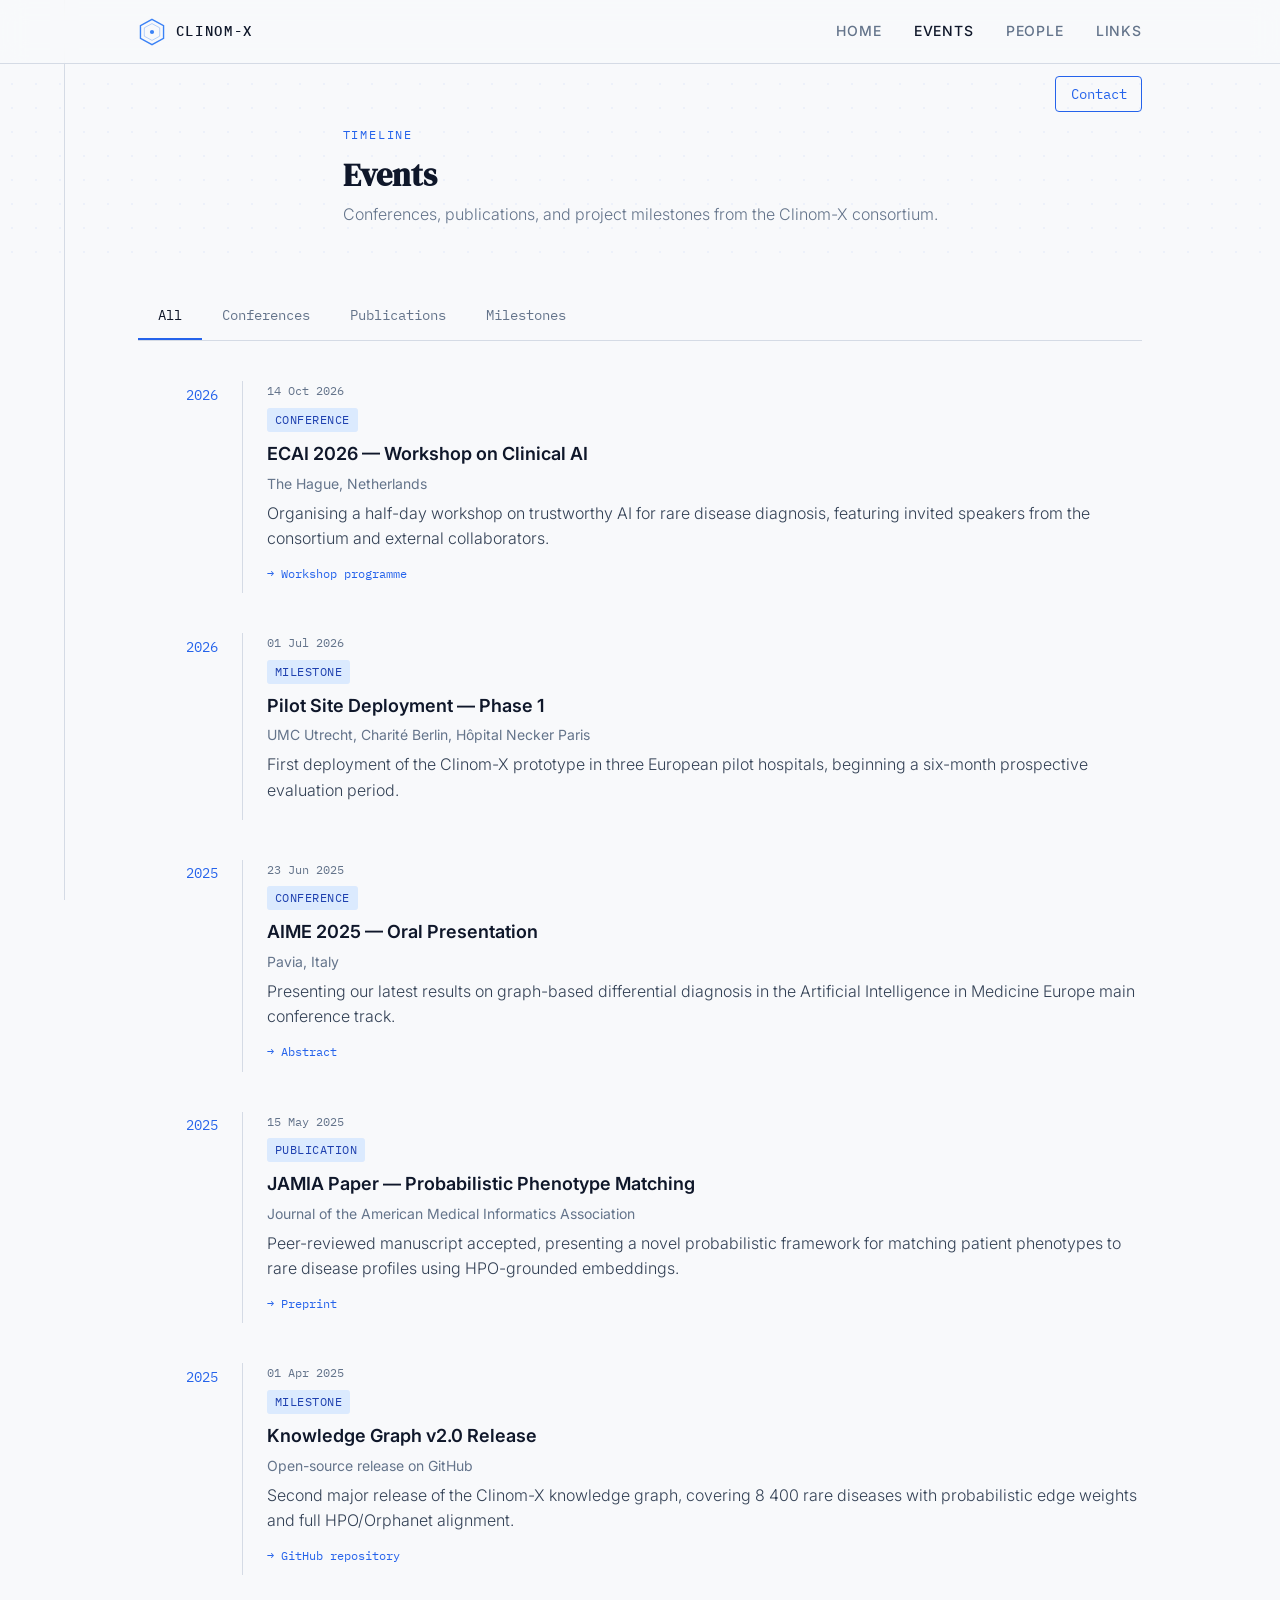
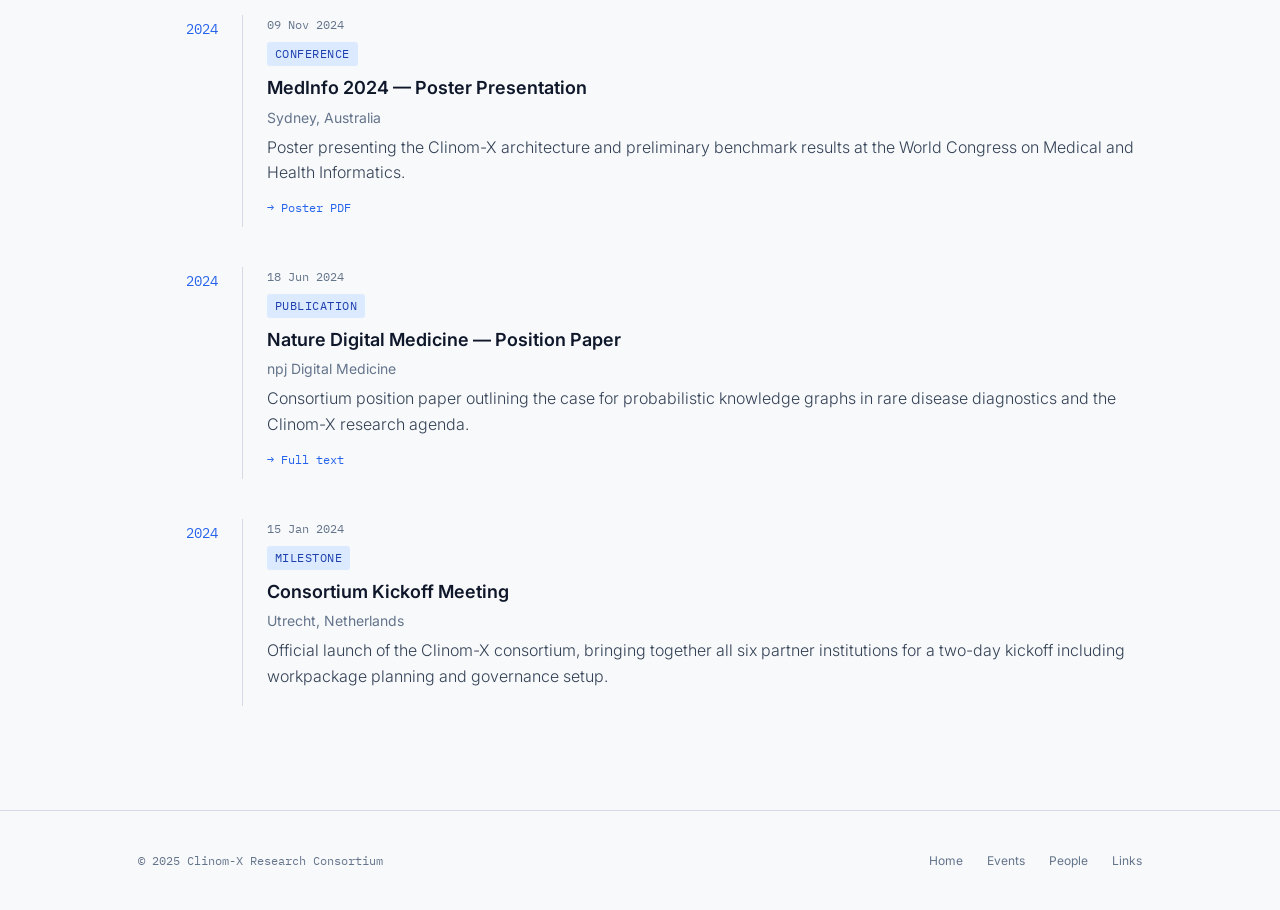
==== events.html @ f9387656 "Enlighten background" ====
<!DOCTYPE html>
<html lang="en">
<head>
  <meta charset="UTF-8">
  <meta name="viewport" content="width=device-width, initial-scale=1.0">
  <meta name="description" content="Clinom-X — Project events, conferences, publications, and milestones.">
  <title>Clinom-X | Events</title>
  <link rel="icon" href="favicon.ico">
  <link href="https://fonts.googleapis.com/css2?family=DM+Serif+Display:ital@0;1&family=IBM+Plex+Mono:wght@400;500&family=Inter:wght@300;400;500;600&display=swap" rel="stylesheet">
  <link rel="stylesheet" href="css/style.css">
</head>
<body>

<a class="skip-link" href="#main">Skip to content</a>

<!-- ===== HEADER ===== -->
<header class="site-header">
  <div class="header-inner">
    <a href="index.html" class="logo" aria-label="Clinom-X home">
      <svg class="logo-mark" viewBox="0 0 40 40" aria-hidden="true">
        <polygon points="20,2 36.5,11 36.5,29 20,38 3.5,29 3.5,11" fill="none" stroke="#3b82f6" stroke-width="2"/>
        <polygon points="20,8 31,14 31,26 20,32 9,26 9,14" fill="none" stroke="#3b82f6" stroke-width="1" opacity="0.5"/>
        <circle cx="20" cy="20" r="3" fill="#3b82f6"/>
      </svg>
      <span class="logo-text">CLINOM-X</span>
    </a>

    <input type="checkbox" id="nav-toggle" class="nav-toggle sr-only" aria-label="Toggle navigation">
    <label for="nav-toggle" class="nav-toggle-label" aria-label="Open menu"><span></span></label>

    <div class="nav-menu">
      <nav class="nav-links" aria-label="Primary navigation">
        <a href="index.html">Home</a>
        <a href="events.html" class="active">Events</a>
        <a href="people.html">People</a>
        <a href="links.html">Links</a>
      </nav>
      <a href="mailto:francois.roucoux@uclouvain.be" class="btn-contact btn-contact-nav">Contact</a>
    </div>
  </div>
</header>

<a href="mailto:francois.roucoux@uclouvain.be" class="btn-contact btn-contact-fixed">Contact</a>

<main id="main" class="page-content">

<!-- ===== PAGE HERO ===== -->
<section class="page-hero">
  <div class="hero-bg" aria-hidden="true">
    <svg width="100%" height="100%" xmlns="http://www.w3.org/2000/svg">
      <defs>
        <pattern id="dot-grid" x="0" y="0" width="24" height="24" patternUnits="userSpaceOnUse">
          <circle cx="12" cy="12" r="1" fill="rgba(37,99,235,0.07)"/>
        </pattern>
      </defs>
      <rect width="100%" height="100%" fill="url(#dot-grid)"/>
    </svg>
  </div>
  <div class="container">
    <p class="eyebrow">Timeline</p>
    <h1>Events</h1>
    <p class="subtitle">Conferences, publications, and project milestones from the Clinom-X consortium.</p>
  </div>
</section>

<!-- ===== FILTER BAR ===== -->
<section class="section" style="padding-top: 2rem;">
  <div class="container">
    <nav class="filter-bar" aria-label="Event type filter">
      <a href="#" class="active">All</a>
      <a href="#">Conferences</a>
      <a href="#">Publications</a>
      <a href="#">Milestones</a>
    </nav>

    <!-- ===== EVENTS TIMELINE ===== -->
    <ul class="timeline">

      <!-- Event 1 -->
      <li class="timeline-entry">
        <span class="timeline-year">2026</span>
        <span class="timeline-rule" aria-hidden="true"></span>
        <div class="timeline-content">
          <p class="timeline-date">14 Oct 2026</p>
          <span class="tag">Conference</span>
          <p class="timeline-title">ECAI 2026 &mdash; Workshop on Clinical AI</p>
          <p class="timeline-venue">The Hague, Netherlands</p>
          <p class="timeline-desc">Organising a half-day workshop on trustworthy AI for rare disease diagnosis, featuring invited speakers from the consortium and external collaborators.</p>
          <a href="#" class="timeline-link">&rarr; Workshop programme</a>
        </div>
      </li>

      <!-- Event 2 -->
      <li class="timeline-entry">
        <span class="timeline-year">2026</span>
        <span class="timeline-rule" aria-hidden="true"></span>
        <div class="timeline-content">
          <p class="timeline-date">01 Jul 2026</p>
          <span class="tag">Milestone</span>
          <p class="timeline-title">Pilot Site Deployment &mdash; Phase 1</p>
          <p class="timeline-venue">UMC Utrecht, Charité Berlin, Hôpital Necker Paris</p>
          <p class="timeline-desc">First deployment of the Clinom-X prototype in three European pilot hospitals, beginning a six-month prospective evaluation period.</p>
        </div>
      </li>

      <!-- Event 3 -->
      <li class="timeline-entry">
        <span class="timeline-year">2025</span>
        <span class="timeline-rule" aria-hidden="true"></span>
        <div class="timeline-content">
          <p class="timeline-date">23 Jun 2025</p>
          <span class="tag">Conference</span>
          <p class="timeline-title">AIME 2025 &mdash; Oral Presentation</p>
          <p class="timeline-venue">Pavia, Italy</p>
          <p class="timeline-desc">Presenting our latest results on graph-based differential diagnosis in the Artificial Intelligence in Medicine Europe main conference track.</p>
          <a href="#" class="timeline-link">&rarr; Abstract</a>
        </div>
      </li>

      <!-- Event 4 -->
      <li class="timeline-entry">
        <span class="timeline-year">2025</span>
        <span class="timeline-rule" aria-hidden="true"></span>
        <div class="timeline-content">
          <p class="timeline-date">15 May 2025</p>
          <span class="tag">Publication</span>
          <p class="timeline-title">JAMIA Paper &mdash; Probabilistic Phenotype Matching</p>
          <p class="timeline-venue">Journal of the American Medical Informatics Association</p>
          <p class="timeline-desc">Peer-reviewed manuscript accepted, presenting a novel probabilistic framework for matching patient phenotypes to rare disease profiles using HPO-grounded embeddings.</p>
          <a href="#" class="timeline-link">&rarr; Preprint</a>
        </div>
      </li>

      <!-- Event 5 -->
      <li class="timeline-entry">
        <span class="timeline-year">2025</span>
        <span class="timeline-rule" aria-hidden="true"></span>
        <div class="timeline-content">
          <p class="timeline-date">01 Apr 2025</p>
          <span class="tag">Milestone</span>
          <p class="timeline-title">Knowledge Graph v2.0 Release</p>
          <p class="timeline-venue">Open-source release on GitHub</p>
          <p class="timeline-desc">Second major release of the Clinom-X knowledge graph, covering 8 400 rare diseases with probabilistic edge weights and full HPO/Orphanet alignment.</p>
          <a href="#" class="timeline-link">&rarr; GitHub repository</a>
        </div>
      </li>

      <!-- Event 6 -->
      <li class="timeline-entry">
        <span class="timeline-year">2024</span>
        <span class="timeline-rule" aria-hidden="true"></span>
        <div class="timeline-content">
          <p class="timeline-date">09 Nov 2024</p>
          <span class="tag">Conference</span>
          <p class="timeline-title">MedInfo 2024 &mdash; Poster Presentation</p>
          <p class="timeline-venue">Sydney, Australia</p>
          <p class="timeline-desc">Poster presenting the Clinom-X architecture and preliminary benchmark results at the World Congress on Medical and Health Informatics.</p>
          <a href="#" class="timeline-link">&rarr; Poster PDF</a>
        </div>
      </li>

      <!-- Event 7 -->
      <li class="timeline-entry">
        <span class="timeline-year">2024</span>
        <span class="timeline-rule" aria-hidden="true"></span>
        <div class="timeline-content">
          <p class="timeline-date">18 Jun 2024</p>
          <span class="tag">Publication</span>
          <p class="timeline-title">Nature Digital Medicine &mdash; Position Paper</p>
          <p class="timeline-venue">npj Digital Medicine</p>
          <p class="timeline-desc">Consortium position paper outlining the case for probabilistic knowledge graphs in rare disease diagnostics and the Clinom-X research agenda.</p>
          <a href="#" class="timeline-link">&rarr; Full text</a>
        </div>
      </li>

      <!-- Event 8 -->
      <li class="timeline-entry">
        <span class="timeline-year">2024</span>
        <span class="timeline-rule" aria-hidden="true"></span>
        <div class="timeline-content">
          <p class="timeline-date">15 Jan 2024</p>
          <span class="tag">Milestone</span>
          <p class="timeline-title">Consortium Kickoff Meeting</p>
          <p class="timeline-venue">Utrecht, Netherlands</p>
          <p class="timeline-desc">Official launch of the Clinom-X consortium, bringing together all six partner institutions for a two-day kickoff including workpackage planning and governance setup.</p>
        </div>
      </li>

    </ul>
  </div>
</section>

</main>

<!-- ===== FOOTER ===== -->
<footer class="site-footer">
  <div class="footer-inner">
    <p class="footer-copy">&copy; 2025 Clinom-X Research Consortium</p>
    <nav class="footer-nav" aria-label="Footer navigation">
      <a href="index.html">Home</a>
      <a href="events.html">Events</a>
      <a href="people.html">People</a>
      <a href="links.html">Links</a>
    </nav>
  </div>
</footer>

</body>
</html>
---- css/style.css ----
/* =========================================================
   0. Custom Properties (Design Tokens)
   ========================================================= */

:root {
  --clr-bg:          #f8f9fb;
  --clr-surface:     #ffffff;
  --clr-border:      #d5dbe5;
  --clr-accent:      #2563eb;
  --clr-accent-dim:  #1d4ed8;
  --clr-text:        #334155;
  --clr-text-muted:  #64748b;
  --clr-text-bright: #0f172a;
  --clr-tag-bg:      #dbeafe;
  --clr-tag-text:    #1e40af;
  --clr-rule:        #d5dbe5;

  --fs-xs:   0.75rem;
  --fs-sm:   0.875rem;
  --fs-base: 1rem;
  --fs-lg:   1.125rem;
  --fs-xl:   1.5rem;
  --fs-2xl:  2rem;
  --fs-hero: clamp(2.5rem, 6vw, 5rem);
}

/* =========================================================
   1. CSS Reset / Base
   ========================================================= */

*, *::before, *::after {
  box-sizing: border-box;
  margin: 0;
  padding: 0;
}

html {
  scroll-behavior: smooth;
}

body {
  font-family: 'Inter', sans-serif;
  font-weight: 400;
  font-size: var(--fs-base);
  line-height: 1.6;
  color: var(--clr-text);
  background-color: var(--clr-bg);
  -webkit-font-smoothing: antialiased;
  -moz-osx-font-smoothing: grayscale;
}

img {
  max-width: 100%;
  display: block;
}

ul, ol {
  list-style: none;
}

a {
  color: var(--clr-accent);
  text-decoration: none;
  transition: all 0.2s ease;
}

a:hover {
  color: var(--clr-text-bright);
}

/* =========================================================
   2. Base Typography
   ========================================================= */

h1, h2, h3, h4 {
  font-family: 'Inter', sans-serif;
  color: var(--clr-text-bright);
  line-height: 1.2;
}

h1 { font-size: var(--fs-2xl); font-weight: 600; }
h2 { font-size: var(--fs-xl); font-weight: 600; margin-bottom: 1.5rem; }
h3 { font-size: var(--fs-lg); font-weight: 600; margin-bottom: 1rem; }

/* =========================================================
   3. Layout Utilities
   ========================================================= */

.container {
  max-width: 1100px;
  margin-inline: auto;
  padding-inline: clamp(1rem, 5vw, 3rem);
}

.section {
  padding-block: 4rem;
}

.grid-auto {
  display: grid;
  grid-template-columns: repeat(auto-fill, minmax(300px, 1fr));
  gap: 1.5rem;
}

.flex-row {
  display: flex;
  gap: 1rem;
  align-items: center;
}

.sr-only {
  position: absolute;
  width: 1px;
  height: 1px;
  padding: 0;
  margin: -1px;
  overflow: hidden;
  clip: rect(0, 0, 0, 0);
  white-space: nowrap;
  border: 0;
}

/* Skip link */
.skip-link {
  position: absolute;
  top: -100%;
  left: 1rem;
  background: var(--clr-accent);
  color: var(--clr-text-bright);
  padding: 0.5rem 1rem;
  z-index: 1000;
  border-radius: 4px;
  font-size: var(--fs-sm);
}

.skip-link:focus {
  top: 0.5rem;
}

/* Focus styles */
:focus-visible {
  outline: 2px solid var(--clr-accent);
  outline-offset: 3px;
}

/* =========================================================
   4. Components
   ========================================================= */

/* ---------------------------------------------------------
   4.1 Header / Nav
   --------------------------------------------------------- */

.site-header {
  position: fixed;
  top: 0;
  left: 0;
  right: 0;
  height: 64px;
  z-index: 100;
  background: rgba(248, 249, 251, 0.85);
  -webkit-backdrop-filter: blur(12px);
  backdrop-filter: blur(12px);
  border-bottom: 1px solid var(--clr-border);
  display: flex;
  align-items: center;
}

.header-inner {
  max-width: 1100px;
  margin-inline: auto;
  padding-inline: clamp(1rem, 5vw, 3rem);
  width: 100%;
  display: flex;
  align-items: center;
  justify-content: space-between;
}

.logo {
  display: flex;
  align-items: center;
  gap: 0.6rem;
  text-decoration: none;
}

.logo-text {
  font-family: 'IBM Plex Mono', monospace;
  font-weight: 500;
  font-size: var(--fs-sm);
  letter-spacing: 0.12em;
  color: var(--clr-text-bright);
}

.logo-mark {
  width: 28px;
  height: 28px;
  flex-shrink: 0;
}

.nav-links {
  display: flex;
  gap: 2rem;
  align-items: center;
}

.nav-links a {
  font-size: var(--fs-sm);
  font-family: 'Inter', sans-serif;
  font-weight: 500;
  text-transform: uppercase;
  letter-spacing: 0.06em;
  color: var(--clr-text-muted);
  text-decoration: none;
}

.nav-links a:hover,
.nav-links a.active {
  color: var(--clr-text-bright);
}

.btn-contact {
  font-family: 'IBM Plex Mono', monospace;
  font-size: var(--fs-sm);
  border: 1px solid var(--clr-accent);
  color: var(--clr-accent);
  border-radius: 4px;
  padding: 0.35rem 0.9rem;
  text-decoration: none;
  transition: all 0.2s ease;
}

.btn-contact:hover {
  background: var(--clr-accent);
  color: var(--clr-text-bright);
}

.btn-contact-fixed {
  position: fixed;
  top: 4.75rem;
  z-index: 99;
  right: calc(50% - 550px + clamp(1rem, 5vw, 3rem));
}

.btn-contact-nav {
  display: none;
}

@media (max-width: 1100px) {
  .btn-contact-fixed {
    right: clamp(1rem, 5vw, 3rem);
  }
}

/* Hamburger toggle (CSS-only) */
.nav-toggle {
  display: none;
}

.nav-toggle-label {
  display: none;
  cursor: pointer;
  width: 28px;
  height: 20px;
  position: relative;
  z-index: 110;
}

.nav-toggle-label span,
.nav-toggle-label span::before,
.nav-toggle-label span::after {
  display: block;
  width: 100%;
  height: 2px;
  background: var(--clr-text-bright);
  border-radius: 2px;
  position: absolute;
  transition: all 0.3s ease;
}

.nav-toggle-label span {
  top: 9px;
}

.nav-toggle-label span::before {
  content: '';
  top: -7px;
}

.nav-toggle-label span::after {
  content: '';
  top: 7px;
}

.nav-toggle:checked + .nav-toggle-label span {
  background: transparent;
}

.nav-toggle:checked + .nav-toggle-label span::before {
  top: 0;
  transform: rotate(45deg);
}

.nav-toggle:checked + .nav-toggle-label span::after {
  top: 0;
  transform: rotate(-45deg);
}

/* ---------------------------------------------------------
   4.2 Footer
   --------------------------------------------------------- */

.site-footer {
  border-top: 1px solid var(--clr-border);
  padding-block: 2.5rem;
}

.footer-inner {
  max-width: 1100px;
  margin-inline: auto;
  padding-inline: clamp(1rem, 5vw, 3rem);
  display: flex;
  justify-content: space-between;
  align-items: center;
  flex-wrap: wrap;
  gap: 1rem;
}

.footer-copy {
  font-family: 'IBM Plex Mono', monospace;
  font-size: var(--fs-xs);
  color: var(--clr-text-muted);
}

.footer-nav {
  display: flex;
  gap: 1.5rem;
}

.footer-nav a {
  font-size: var(--fs-xs);
  color: var(--clr-text-muted);
  text-decoration: none;
}

.footer-nav a:hover {
  color: var(--clr-text-bright);
}

/* ---------------------------------------------------------
   4.3 Hero
   --------------------------------------------------------- */

.hero {
  min-height: 100svh;
  min-height: 100vh; /* fallback */
  display: flex;
  align-items: center;
  position: relative;
  overflow: hidden;
  padding-top: 64px;
}

.hero-bg {
  position: absolute;
  inset: 0;
  z-index: 0;
}

.hero-bg svg {
  width: 100%;
  height: 100%;
}

.hero-grid {
  position: relative;
  z-index: 1;
  display: flex;
  align-items: center;
  gap: 3rem;
}

.hero-content {
  flex: 1;
  max-width: 700px;
}

.hero-aside {
  flex: 0 0 300px;
}

.hero .eyebrow {
  font-family: 'IBM Plex Mono', monospace;
  font-size: var(--fs-xs);
  color: var(--clr-accent);
  text-transform: uppercase;
  letter-spacing: 0.15em;
  margin-bottom: 1rem;
}

.hero .headline {
  font-family: 'DM Serif Display', serif;
  font-size: var(--fs-hero);
  color: var(--clr-text-bright);
  line-height: 1.1;
  margin-bottom: 0.5rem;
}

.hero .tagline {
  font-family: 'DM Serif Display', serif;
  font-style: italic;
  font-size: clamp(1.25rem, 3vw, 1.75rem);
  color: var(--clr-text-muted);
  margin-bottom: 1.5rem;
}

.hero .abstract {
  font-weight: 300;
  font-size: var(--fs-base);
  color: var(--clr-text);
  margin-bottom: 2rem;
  max-width: 600px;
}

.hero-cta {
  display: flex;
  gap: 1rem;
  flex-wrap: wrap;
  margin-bottom: 3rem;
}

.scroll-indicator {
  position: absolute;
  bottom: 2rem;
  left: 50%;
  transform: translateX(-50%);
  z-index: 1;
}

.scroll-indicator::before {
  content: '';
  display: block;
  width: 20px;
  height: 20px;
  border-right: 2px solid var(--clr-text-muted);
  border-bottom: 2px solid var(--clr-text-muted);
  transform: rotate(45deg);
  animation: scroll-bounce 2s infinite;
}

@keyframes scroll-bounce {
  0%, 100% { transform: rotate(45deg) translateY(0); opacity: 0.6; }
  50%      { transform: rotate(45deg) translateY(8px); opacity: 1; }
}

/* Page hero (narrow band for inner pages) */
.page-hero {
  min-height: 220px;
  display: flex;
  align-items: flex-end;
  padding-top: 64px;
  padding-bottom: 2rem;
  position: relative;
  overflow: hidden;
}

.page-hero .hero-bg {
  position: absolute;
  inset: 0;
  z-index: 0;
}

.page-hero .container {
  position: relative;
  z-index: 1;
}

.page-hero .eyebrow {
  font-family: 'IBM Plex Mono', monospace;
  font-size: var(--fs-xs);
  color: var(--clr-accent);
  text-transform: uppercase;
  letter-spacing: 0.15em;
  margin-bottom: 0.75rem;
}

.page-hero h1 {
  font-family: 'DM Serif Display', serif;
  font-size: var(--fs-2xl);
  color: var(--clr-text-bright);
  margin-bottom: 0.5rem;
}

.page-hero .subtitle {
  font-weight: 300;
  color: var(--clr-text-muted);
  font-size: var(--fs-base);
}

/* ---------------------------------------------------------
   4.4 Cards (generic)
   --------------------------------------------------------- */

.card {
  background: var(--clr-surface);
  border: 1px solid var(--clr-border);
  border-radius: 6px;
  padding: 1.5rem;
  transition: all 0.2s ease;
}

.card:hover {
  border-color: var(--clr-accent);
  box-shadow: 0 0 0 1px var(--clr-accent);
}

/* ---------------------------------------------------------
   4.5 Buttons
   --------------------------------------------------------- */

.btn {
  display: inline-block;
  font-family: 'IBM Plex Mono', monospace;
  font-size: var(--fs-sm);
  font-weight: 500;
  padding: 0.6rem 1.4rem;
  border-radius: 4px;
  text-decoration: none;
  transition: all 0.2s ease;
  cursor: pointer;
  border: none;
}

.btn-primary {
  background: var(--clr-accent);
  color: #fff;
}

.btn-primary:hover {
  background: var(--clr-accent-dim);
  color: #fff;
}

.btn-outline {
  background: transparent;
  border: 1px solid var(--clr-accent);
  color: var(--clr-accent);
}

.btn-outline:hover {
  background: var(--clr-accent);
  color: #fff;
}

/* ---------------------------------------------------------
   4.6 Tags / Chips
   --------------------------------------------------------- */

.tag {
  display: inline-block;
  font-family: 'IBM Plex Mono', monospace;
  font-size: var(--fs-xs);
  text-transform: uppercase;
  letter-spacing: 0.04em;
  background: var(--clr-tag-bg);
  color: var(--clr-tag-text);
  padding: 0.15rem 0.5rem;
  border-radius: 3px;
}

/* ---------------------------------------------------------
   4.7 Timeline (events)
   --------------------------------------------------------- */

.timeline {
  padding: 0;
}

.timeline-entry {
  display: grid;
  grid-template-columns: 80px 1px 1fr;
  gap: 1.5rem;
  padding-bottom: 2.5rem;
}

.timeline-year {
  font-family: 'IBM Plex Mono', monospace;
  color: var(--clr-accent);
  font-size: var(--fs-sm);
  text-align: right;
  padding-top: 0.15rem;
}

.timeline-rule {
  background: var(--clr-border);
  width: 1px;
}

.timeline-content {
  padding-bottom: 0.5rem;
}

.timeline-date {
  font-family: 'IBM Plex Mono', monospace;
  font-size: var(--fs-xs);
  color: var(--clr-text-muted);
  margin-bottom: 0.35rem;
}

.timeline-content .tag {
  margin-bottom: 0.5rem;
}

.timeline-title {
  font-weight: 600;
  font-size: var(--fs-lg);
  color: var(--clr-text-bright);
  margin-bottom: 0.25rem;
}

.timeline-venue {
  font-size: var(--fs-sm);
  color: var(--clr-text-muted);
  margin-bottom: 0.35rem;
}

.timeline-desc {
  font-weight: 300;
  font-size: var(--fs-base);
  color: var(--clr-text);
  margin-bottom: 0.5rem;
}

.timeline-link {
  font-family: 'IBM Plex Mono', monospace;
  font-size: var(--fs-xs);
  color: var(--clr-accent);
}

.timeline-link:hover {
  color: var(--clr-text-bright);
}

/* ---------------------------------------------------------
   4.8 Person Card
   --------------------------------------------------------- */

.person-grid {
  display: grid;
  grid-template-columns: repeat(auto-fill, minmax(240px, 1fr));
  gap: 1.5rem;
}

.person-card {
  background: var(--clr-surface);
  border: 1px solid var(--clr-border);
  border-radius: 6px;
  padding: 1.5rem;
  transition: all 0.2s ease;
}

.person-card:hover {
  border-color: var(--clr-accent);
  box-shadow: 0 0 0 1px var(--clr-accent);
}

.person-avatar {
  width: 64px;
  height: 64px;
  border-radius: 50%;
  background: var(--clr-border);
  display: flex;
  align-items: center;
  justify-content: center;
  font-family: 'IBM Plex Mono', monospace;
  font-size: var(--fs-lg);
  color: var(--clr-accent);
  margin-bottom: 1rem;
}

.person-name {
  font-weight: 600;
  color: var(--clr-text-bright);
  margin-bottom: 0.15rem;
}

.person-role {
  font-size: var(--fs-sm);
  color: var(--clr-text-muted);
  margin-bottom: 0.15rem;
}

.person-affiliation {
  font-family: 'IBM Plex Mono', monospace;
  font-size: var(--fs-xs);
  color: var(--clr-text-muted);
  margin-bottom: 0.75rem;
}

.person-bio {
  font-weight: 300;
  font-size: var(--fs-sm);
  color: var(--clr-text);
  margin-bottom: 0.75rem;
}

.person-links {
  display: flex;
  gap: 0.75rem;
}

.person-links a {
  font-size: var(--fs-sm);
  color: var(--clr-text-muted);
  text-decoration: none;
  transition: all 0.2s ease;
}

.person-links a:hover {
  color: var(--clr-accent);
}

/* ---------------------------------------------------------
   4.9 Link Entry
   --------------------------------------------------------- */

.link-entry {
  display: flex;
  align-items: flex-start;
  gap: 1rem;
  padding: 1rem 1.25rem;
  border: 1px solid var(--clr-border);
  border-radius: 4px;
  margin-bottom: 0.5rem;
  text-decoration: none;
  color: inherit;
  transition: all 0.2s ease;
}

.link-entry:hover {
  border-color: var(--clr-accent);
  background: var(--clr-surface);
  color: inherit;
}

.link-icon {
  font-size: var(--fs-xl);
  width: 40px;
  flex-shrink: 0;
  text-align: center;
  line-height: 1;
  padding-top: 0.15rem;
}

.link-body {
  flex: 1;
  min-width: 0;
}

.link-title {
  font-weight: 600;
  color: var(--clr-text-bright);
  margin-bottom: 0.1rem;
}

.link-url {
  font-family: 'IBM Plex Mono', monospace;
  font-size: var(--fs-xs);
  color: var(--clr-text-muted);
  margin-bottom: 0.25rem;
}

.link-desc {
  font-weight: 300;
  font-size: var(--fs-sm);
  color: var(--clr-text);
}

.link-arrow {
  color: var(--clr-accent);
  font-size: var(--fs-lg);
  flex-shrink: 0;
  padding-top: 0.5rem;
}

/* ---------------------------------------------------------
   4.10 Blockquote
   --------------------------------------------------------- */

blockquote {
  border-left: 4px solid var(--clr-accent);
  padding-left: 1.25rem;
  margin-block: 1.5rem;
  font-style: italic;
  color: var(--clr-text-muted);
}

/* ---------------------------------------------------------
   4.11 Horizontal Rule
   --------------------------------------------------------- */

hr {
  border: none;
  border-top: 1px solid var(--clr-rule);
  margin-block: 3rem;
}

/* =========================================================
   5. Pages
   ========================================================= */

/* ---------------------------------------------------------
   5.1 Homepage sections
   --------------------------------------------------------- */

/* About: two-column */
.about-grid {
  display: grid;
  grid-template-columns: 1fr;
  gap: 2.5rem;
}

.about-text p {
  margin-bottom: 1rem;
}

.key-facts {
  background: var(--clr-surface);
  border: 1px solid var(--clr-border);
  border-radius: 6px;
  padding: 1.5rem;
}

.key-facts h3 {
  font-family: 'IBM Plex Mono', monospace;
  font-size: var(--fs-sm);
  text-transform: uppercase;
  letter-spacing: 0.08em;
  color: var(--clr-accent);
  margin-bottom: 1.25rem;
}

.key-facts dl {
  display: grid;
  gap: 1rem;
}

.key-facts dt {
  font-family: 'IBM Plex Mono', monospace;
  font-size: var(--fs-xs);
  text-transform: uppercase;
  color: var(--clr-text-muted);
}

.key-facts dd {
  font-weight: 500;
  color: var(--clr-text-bright);
}

/* Objectives grid */
.objectives-grid {
  display: grid;
  grid-template-columns: repeat(auto-fill, minmax(280px, 1fr));
  gap: 1.5rem;
}

.objective-card {
  position: relative;
  background: var(--clr-surface);
  border: 1px solid var(--clr-border);
  border-radius: 6px;
  padding: 1.5rem;
  transition: all 0.2s ease;
  overflow: hidden;
}

.objective-card:hover {
  border-color: var(--clr-accent);
  box-shadow: 0 0 0 1px var(--clr-accent);
}

.objective-num {
  font-family: 'IBM Plex Mono', monospace;
  font-size: 3rem;
  color: var(--clr-accent);
  opacity: 0.3;
  position: absolute;
  top: 0.5rem;
  right: 1rem;
  line-height: 1;
}

.objective-title {
  font-weight: 600;
  font-size: var(--fs-base);
  color: var(--clr-text-bright);
  margin-bottom: 0.5rem;
  position: relative;
}

.objective-desc {
  font-weight: 300;
  font-size: var(--fs-sm);
  color: var(--clr-text-muted);
  position: relative;
}

/* Events preview strip */
.events-preview {
  display: flex;
  gap: 1.5rem;
  overflow-x: auto;
  padding-bottom: 1rem;
}

.event-preview-card {
  flex: 0 0 320px;
  background: var(--clr-surface);
  border: 1px solid var(--clr-border);
  border-radius: 6px;
  padding: 1.25rem;
  text-decoration: none;
  color: inherit;
  transition: all 0.2s ease;
}

.event-preview-card:hover {
  border-color: var(--clr-accent);
  box-shadow: 0 0 0 1px var(--clr-accent);
  color: inherit;
}

.event-preview-card .tag {
  margin-bottom: 0.5rem;
}

.event-preview-card .event-preview-title {
  font-weight: 600;
  color: var(--clr-text-bright);
  margin-bottom: 0.25rem;
}

.event-preview-card .event-preview-date {
  font-family: 'IBM Plex Mono', monospace;
  font-size: var(--fs-xs);
  color: var(--clr-text-muted);
  margin-bottom: 0.35rem;
}

.event-preview-card .event-preview-desc {
  font-weight: 300;
  font-size: var(--fs-sm);
  color: var(--clr-text);
}

.view-all-link {
  font-family: 'IBM Plex Mono', monospace;
  font-size: var(--fs-sm);
  color: var(--clr-accent);
  display: inline-block;
  margin-top: 1rem;
}

.view-all-link:hover {
  color: var(--clr-text-bright);
}

/* Partners */
.partners-logo {
  max-width: 700px;
  margin-inline: auto;
  border-radius: 6px;
  background: var(--clr-surface);
  border: 1px solid var(--clr-border);
  padding: 1.25rem 2rem;
}

.partners-logo.uclouvain-logo {
  max-width: 320px;
  padding: 1rem 1.5rem;
}

/* Section label */
.section-label {
  font-family: 'IBM Plex Mono', monospace;
  font-size: var(--fs-xs);
  text-transform: uppercase;
  letter-spacing: 0.1em;
  color: var(--clr-text-muted);
  margin-bottom: 0.5rem;
}

/* ---------------------------------------------------------
   5.2 Events page
   --------------------------------------------------------- */

.filter-bar {
  display: flex;
  gap: 0;
  margin-bottom: 2.5rem;
  border-bottom: 1px solid var(--clr-border);
}

.filter-bar a {
  font-family: 'IBM Plex Mono', monospace;
  font-size: var(--fs-sm);
  color: var(--clr-text-muted);
  padding: 0.75rem 1.25rem;
  text-decoration: none;
  border-bottom: 2px solid transparent;
  transition: all 0.2s ease;
}

.filter-bar a:hover {
  color: var(--clr-text-bright);
}

.filter-bar a.active {
  color: var(--clr-text-bright);
  border-bottom-color: var(--clr-accent);
}

/* ---------------------------------------------------------
   5.3 People page
   --------------------------------------------------------- */

.group-section {
  margin-bottom: 3rem;
}

.group-label {
  font-family: 'IBM Plex Mono', monospace;
  font-size: var(--fs-xs);
  text-transform: uppercase;
  letter-spacing: 0.1em;
  color: var(--clr-text-muted);
  margin-bottom: 0.5rem;
}

/* ---------------------------------------------------------
   5.4 Links page
   --------------------------------------------------------- */

.links-section {
  margin-bottom: 3rem;
}

.links-section h2 {
  margin-bottom: 1rem;
}

/* =========================================================
   6. Responsive (Mobile-first breakpoints)
   ========================================================= */

@media (min-width: 768px) {
  .about-grid {
    grid-template-columns: 60% 40%;
  }

  .page-hero {
    min-height: 260px;
  }
}

@media (max-width: 767px) {
  .hero-grid {
    flex-direction: column;
    align-items: flex-start;
  }

  .hero-aside {
    flex: none;
    width: 100%;
  }

  .nav-toggle-label {
    display: block;
  }

  .nav-menu {
    position: fixed;
    top: 64px;
    left: 0;
    right: 0;
    bottom: 0;
    background: var(--clr-bg);
    flex-direction: column;
    align-items: flex-start;
    padding: 2rem clamp(1rem, 5vw, 3rem);
    gap: 1.5rem;
    display: none;
    border-top: 1px solid var(--clr-border);
  }

  .nav-toggle:checked ~ .nav-menu {
    display: flex;
  }

  .nav-links {
    flex-direction: column;
    gap: 1.5rem;
    align-items: flex-start;
  }

  .header-right {
    display: flex;
    align-items: center;
    gap: 1rem;
  }

  .btn-contact-fixed {
    display: none;
  }

  .btn-contact-nav {
    display: inline-block;
  }

  .timeline-entry {
    grid-template-columns: 60px 1px 1fr;
    gap: 1rem;
  }

  .timeline-year {
    font-size: var(--fs-xs);
  }

  .events-preview {
    flex-direction: column;
  }

  .event-preview-card {
    flex: none;
    width: 100%;
  }
}

@media (min-width: 1024px) {
  /* Decorative left vertical rule */
  .page-content::before {
    content: '';
    position: fixed;
    left: 4rem;
    top: 0;
    bottom: 0;
    width: 1px;
    background: var(--clr-border);
    z-index: 0;
  }

  .page-content {
    position: relative;
  }
}

/* =========================================================
   7. Animations & Transitions
   ========================================================= */

@keyframes fade-in {
  from { opacity: 0; transform: translateY(10px); }
  to   { opacity: 1; transform: translateY(0); }
}

.hero-content {
  animation: fade-in 0.8s ease both;
}

.page-hero .container {
  animation: fade-in 0.6s ease both;
}

/* =========================================================
   8. Print Styles
   ========================================================= */

@media print {
  .site-header,
  .site-footer,
  .scroll-indicator,
  .hero-bg,
  .nav-toggle-label {
    display: none !important;
  }

  body {
    background: #fff;
    color: #000;
  }

  .hero {
    min-height: auto;
    padding: 2rem 0;
  }

  a::after {
    content: " (" attr(href) ")";
    font-size: 0.8em;
    color: #555;
  }

  nav a::after,
  .logo::after {
    content: none;
  }
}
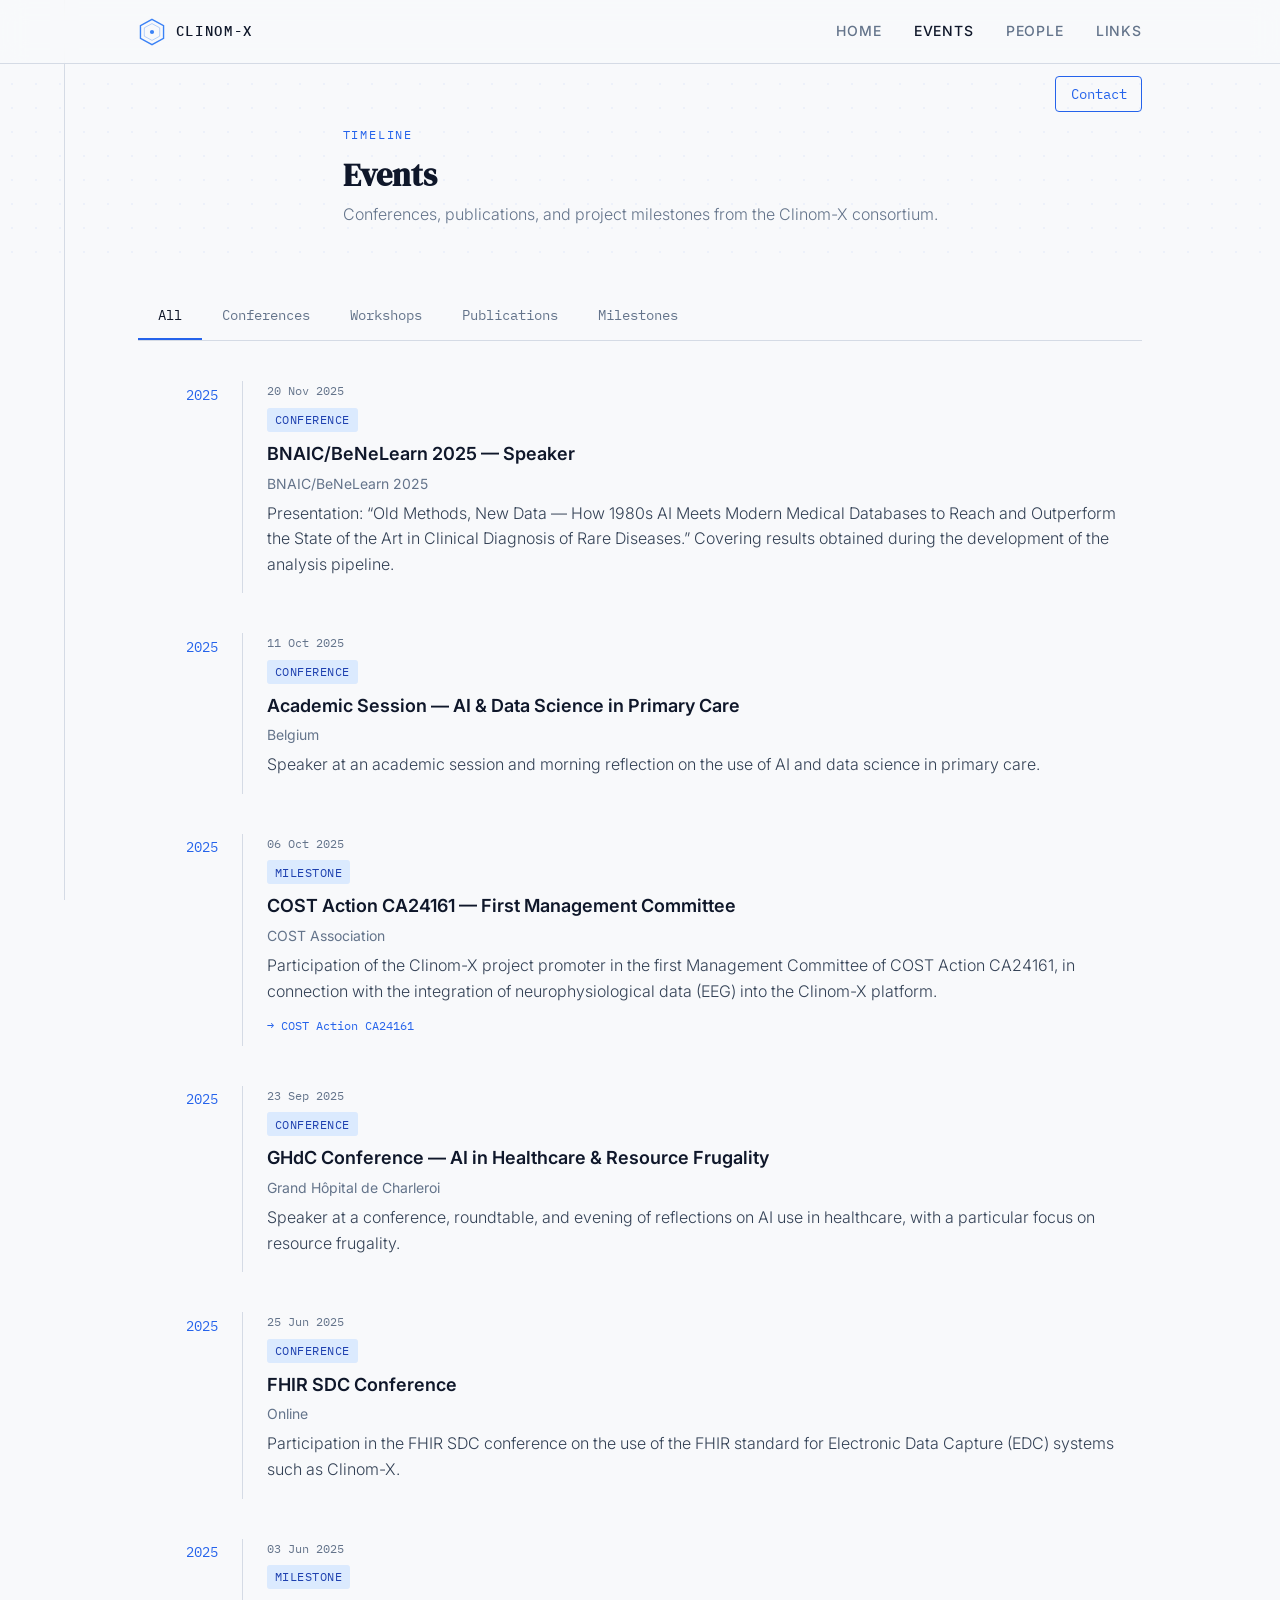
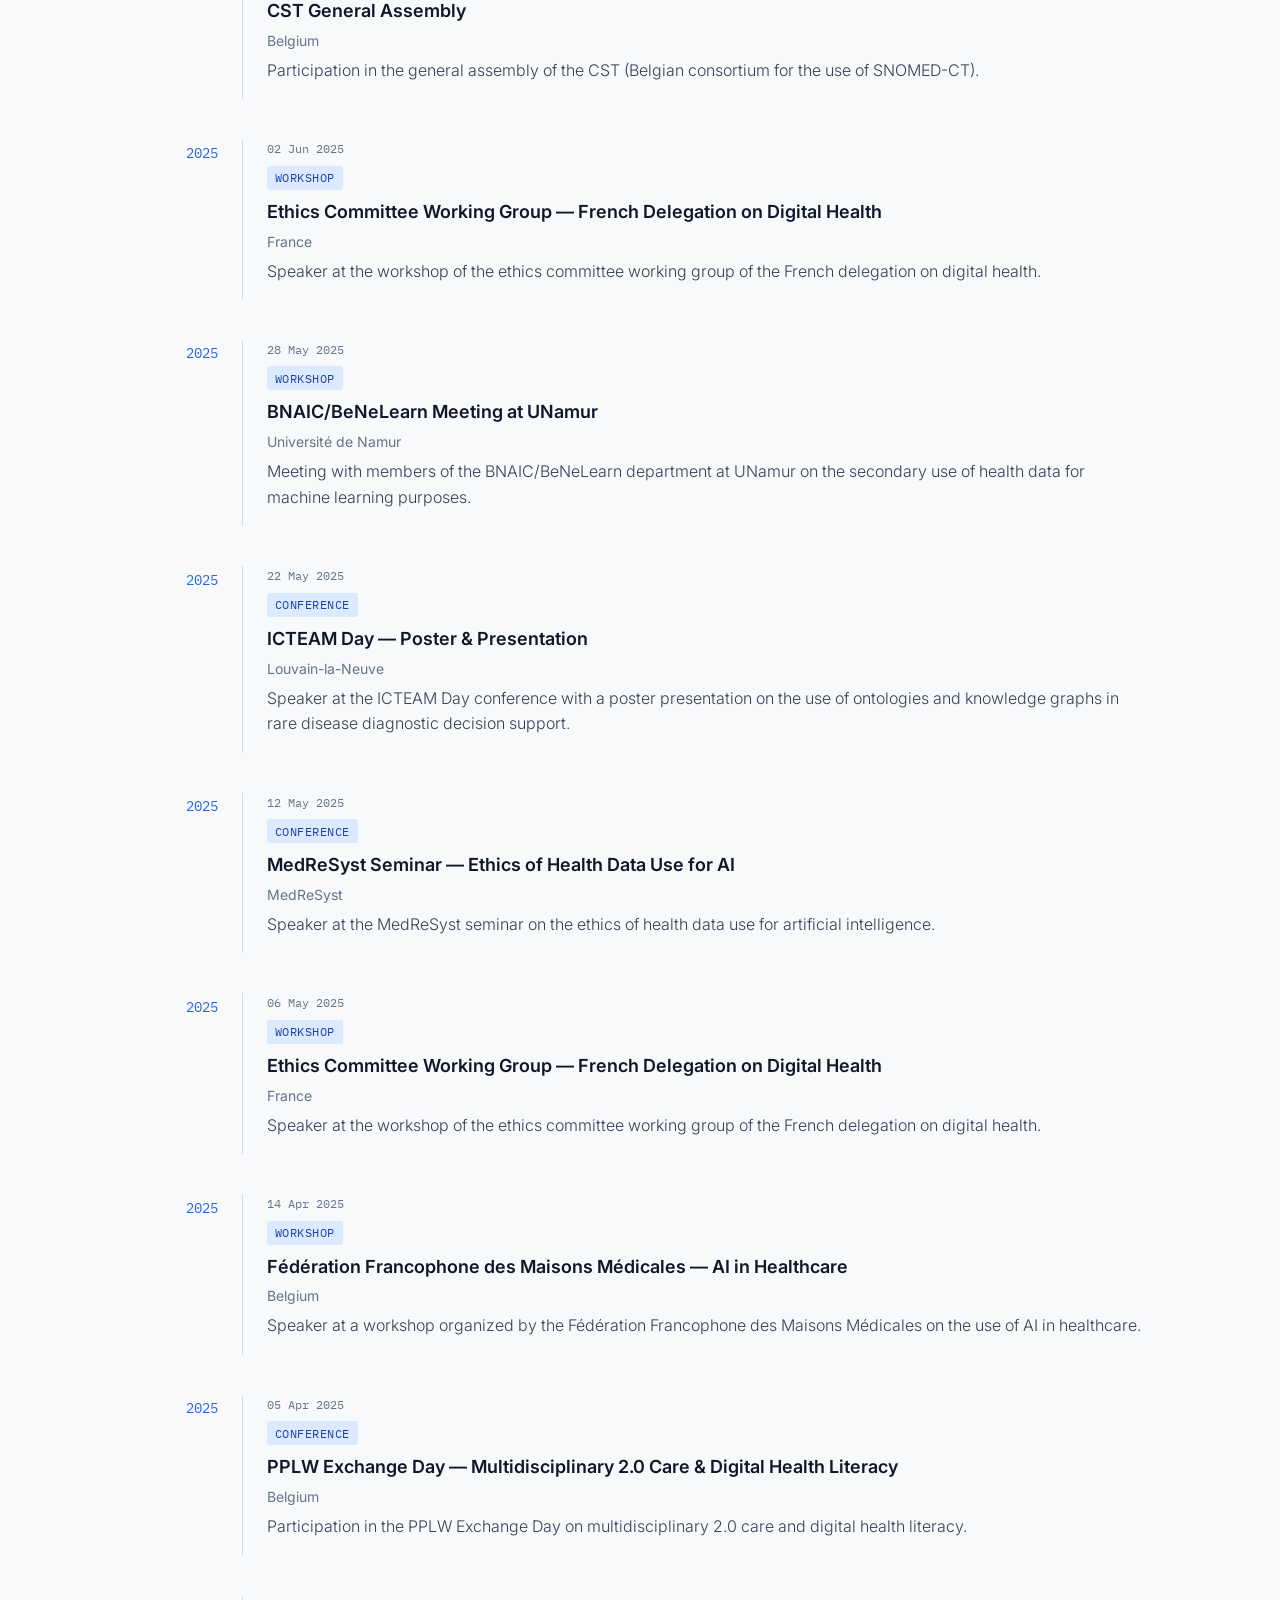
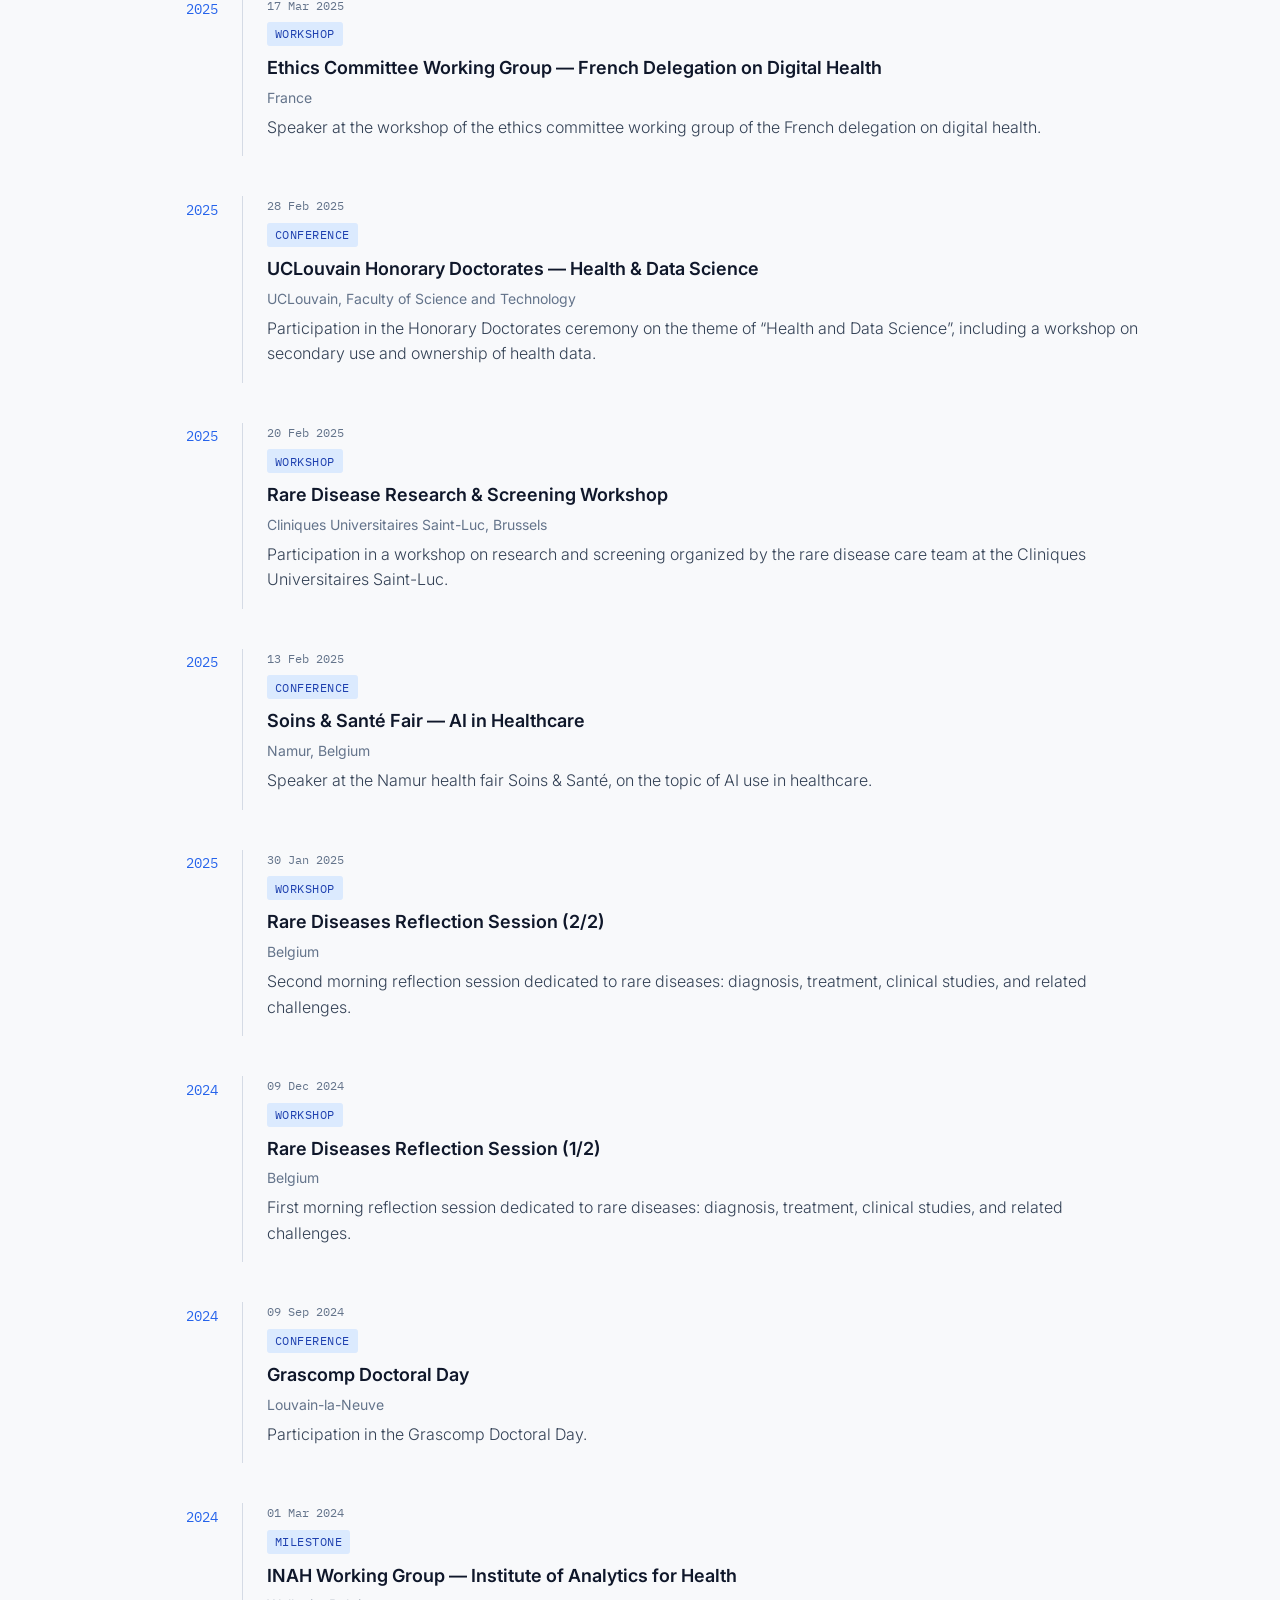
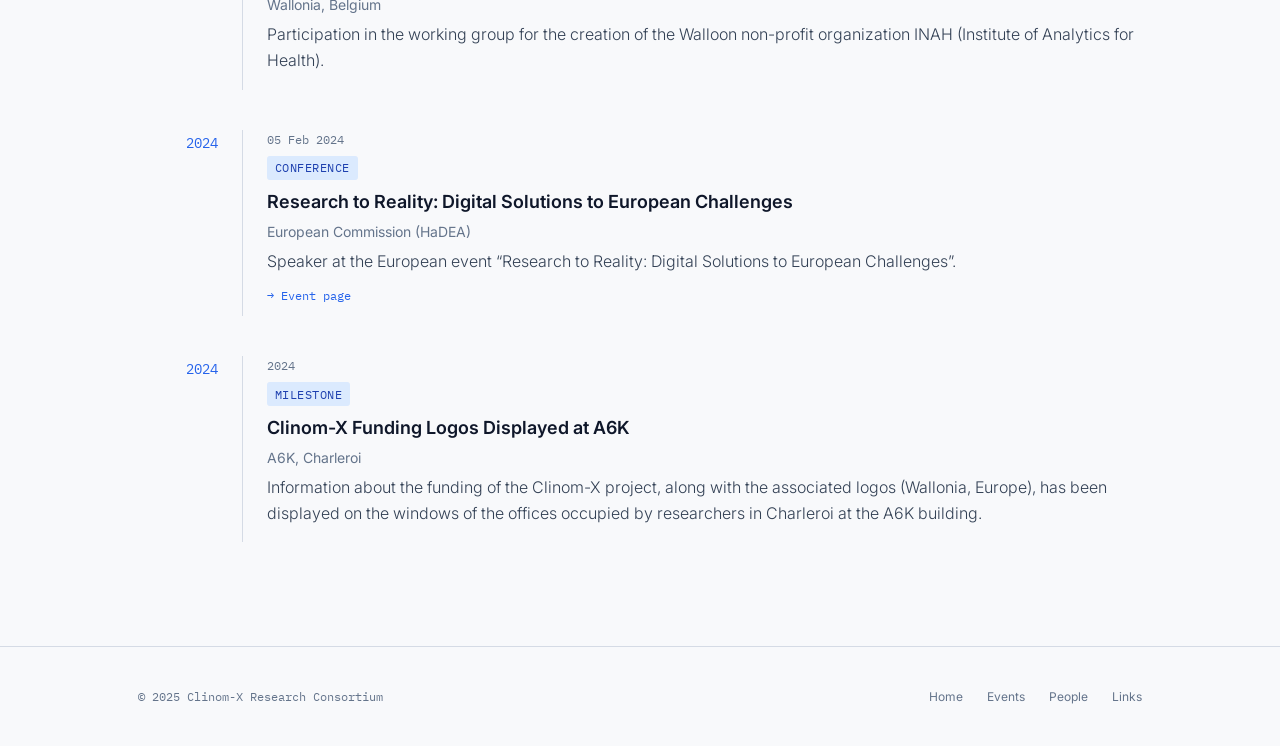
==== commit 5c1c2f0a: "Add some events" ====
--- a/events.html
+++ b/events.html
@@ -69,6 +69,7 @@
     <nav class="filter-bar" aria-label="Event type filter">
       <a href="#" class="active">All</a>
       <a href="#">Conferences</a>
+      <a href="#">Workshops</a>
       <a href="#">Publications</a>
       <a href="#">Milestones</a>
     </nav>
@@ -76,113 +77,281 @@
     <!-- ===== EVENTS TIMELINE ===== -->
     <ul class="timeline">
 
-      <!-- Event 1 -->
-      <li class="timeline-entry">
-        <span class="timeline-year">2026</span>
-        <span class="timeline-rule" aria-hidden="true"></span>
-        <div class="timeline-content">
-          <p class="timeline-date">14 Oct 2026</p>
-          <span class="tag">Conference</span>
-          <p class="timeline-title">ECAI 2026 &mdash; Workshop on Clinical AI</p>
-          <p class="timeline-venue">The Hague, Netherlands</p>
-          <p class="timeline-desc">Organising a half-day workshop on trustworthy AI for rare disease diagnosis, featuring invited speakers from the consortium and external collaborators.</p>
-          <a href="#" class="timeline-link">&rarr; Workshop programme</a>
-        </div>
-      </li>
-
-      <!-- Event 2 -->
-      <li class="timeline-entry">
-        <span class="timeline-year">2026</span>
-        <span class="timeline-rule" aria-hidden="true"></span>
-        <div class="timeline-content">
-          <p class="timeline-date">01 Jul 2026</p>
+      <li class="timeline-entry">
+        <span class="timeline-year">2025</span>
+        <span class="timeline-rule" aria-hidden="true"></span>
+        <div class="timeline-content">
+          <p class="timeline-date">20 Nov 2025</p>
+          <span class="tag">Conference</span>
+          <p class="timeline-title">BNAIC/BeNeLearn 2025 &mdash; Speaker</p>
+          <p class="timeline-venue">BNAIC/BeNeLearn 2025</p>
+          <p class="timeline-desc">Presentation: &ldquo;Old Methods, New Data &mdash; How 1980s AI Meets Modern Medical Databases to Reach and Outperform the State of the Art in Clinical Diagnosis of Rare Diseases.&rdquo; Covering results obtained during the development of the analysis pipeline.</p>
+        </div>
+      </li>
+
+      <li class="timeline-entry">
+        <span class="timeline-year">2025</span>
+        <span class="timeline-rule" aria-hidden="true"></span>
+        <div class="timeline-content">
+          <p class="timeline-date">11 Oct 2025</p>
+          <span class="tag">Conference</span>
+          <p class="timeline-title">Academic Session &mdash; AI &amp; Data Science in Primary Care</p>
+          <p class="timeline-venue">Belgium</p>
+          <p class="timeline-desc">Speaker at an academic session and morning reflection on the use of AI and data science in primary care.</p>
+        </div>
+      </li>
+
+      <li class="timeline-entry">
+        <span class="timeline-year">2025</span>
+        <span class="timeline-rule" aria-hidden="true"></span>
+        <div class="timeline-content">
+          <p class="timeline-date">06 Oct 2025</p>
           <span class="tag">Milestone</span>
-          <p class="timeline-title">Pilot Site Deployment &mdash; Phase 1</p>
-          <p class="timeline-venue">UMC Utrecht, Charité Berlin, Hôpital Necker Paris</p>
-          <p class="timeline-desc">First deployment of the Clinom-X prototype in three European pilot hospitals, beginning a six-month prospective evaluation period.</p>
-        </div>
-      </li>
-
-      <!-- Event 3 -->
-      <li class="timeline-entry">
-        <span class="timeline-year">2025</span>
-        <span class="timeline-rule" aria-hidden="true"></span>
-        <div class="timeline-content">
-          <p class="timeline-date">23 Jun 2025</p>
-          <span class="tag">Conference</span>
-          <p class="timeline-title">AIME 2025 &mdash; Oral Presentation</p>
-          <p class="timeline-venue">Pavia, Italy</p>
-          <p class="timeline-desc">Presenting our latest results on graph-based differential diagnosis in the Artificial Intelligence in Medicine Europe main conference track.</p>
-          <a href="#" class="timeline-link">&rarr; Abstract</a>
-        </div>
-      </li>
-
-      <!-- Event 4 -->
-      <li class="timeline-entry">
-        <span class="timeline-year">2025</span>
-        <span class="timeline-rule" aria-hidden="true"></span>
-        <div class="timeline-content">
-          <p class="timeline-date">15 May 2025</p>
-          <span class="tag">Publication</span>
-          <p class="timeline-title">JAMIA Paper &mdash; Probabilistic Phenotype Matching</p>
-          <p class="timeline-venue">Journal of the American Medical Informatics Association</p>
-          <p class="timeline-desc">Peer-reviewed manuscript accepted, presenting a novel probabilistic framework for matching patient phenotypes to rare disease profiles using HPO-grounded embeddings.</p>
-          <a href="#" class="timeline-link">&rarr; Preprint</a>
-        </div>
-      </li>
-
-      <!-- Event 5 -->
-      <li class="timeline-entry">
-        <span class="timeline-year">2025</span>
-        <span class="timeline-rule" aria-hidden="true"></span>
-        <div class="timeline-content">
-          <p class="timeline-date">01 Apr 2025</p>
+          <p class="timeline-title">COST Action CA24161 &mdash; First Management Committee</p>
+          <p class="timeline-venue">COST Association</p>
+          <p class="timeline-desc">Participation of the Clinom-X project promoter in the first Management Committee of COST Action CA24161, in connection with the integration of neurophysiological data (EEG) into the Clinom-X platform.</p>
+          <a href="https://www.cost.eu/actions/CA24161/" class="timeline-link" target="_blank" rel="noopener noreferrer">&rarr; COST Action CA24161</a>
+        </div>
+      </li>
+
+      <li class="timeline-entry">
+        <span class="timeline-year">2025</span>
+        <span class="timeline-rule" aria-hidden="true"></span>
+        <div class="timeline-content">
+          <p class="timeline-date">23 Sep 2025</p>
+          <span class="tag">Conference</span>
+          <p class="timeline-title">GHdC Conference &mdash; AI in Healthcare &amp; Resource Frugality</p>
+          <p class="timeline-venue">Grand H&ocirc;pital de Charleroi</p>
+          <p class="timeline-desc">Speaker at a conference, roundtable, and evening of reflections on AI use in healthcare, with a particular focus on resource frugality.</p>
+        </div>
+      </li>
+
+      <li class="timeline-entry">
+        <span class="timeline-year">2025</span>
+        <span class="timeline-rule" aria-hidden="true"></span>
+        <div class="timeline-content">
+          <p class="timeline-date">25 Jun 2025</p>
+          <span class="tag">Conference</span>
+          <p class="timeline-title">FHIR SDC Conference</p>
+          <p class="timeline-venue">Online</p>
+          <p class="timeline-desc">Participation in the FHIR SDC conference on the use of the FHIR standard for Electronic Data Capture (EDC) systems such as Clinom-X.</p>
+        </div>
+      </li>
+
+      <li class="timeline-entry">
+        <span class="timeline-year">2025</span>
+        <span class="timeline-rule" aria-hidden="true"></span>
+        <div class="timeline-content">
+          <p class="timeline-date">03 Jun 2025</p>
           <span class="tag">Milestone</span>
-          <p class="timeline-title">Knowledge Graph v2.0 Release</p>
-          <p class="timeline-venue">Open-source release on GitHub</p>
-          <p class="timeline-desc">Second major release of the Clinom-X knowledge graph, covering 8 400 rare diseases with probabilistic edge weights and full HPO/Orphanet alignment.</p>
-          <a href="#" class="timeline-link">&rarr; GitHub repository</a>
-        </div>
-      </li>
-
-      <!-- Event 6 -->
-      <li class="timeline-entry">
-        <span class="timeline-year">2024</span>
-        <span class="timeline-rule" aria-hidden="true"></span>
-        <div class="timeline-content">
-          <p class="timeline-date">09 Nov 2024</p>
-          <span class="tag">Conference</span>
-          <p class="timeline-title">MedInfo 2024 &mdash; Poster Presentation</p>
-          <p class="timeline-venue">Sydney, Australia</p>
-          <p class="timeline-desc">Poster presenting the Clinom-X architecture and preliminary benchmark results at the World Congress on Medical and Health Informatics.</p>
-          <a href="#" class="timeline-link">&rarr; Poster PDF</a>
-        </div>
-      </li>
-
-      <!-- Event 7 -->
-      <li class="timeline-entry">
-        <span class="timeline-year">2024</span>
-        <span class="timeline-rule" aria-hidden="true"></span>
-        <div class="timeline-content">
-          <p class="timeline-date">18 Jun 2024</p>
-          <span class="tag">Publication</span>
-          <p class="timeline-title">Nature Digital Medicine &mdash; Position Paper</p>
-          <p class="timeline-venue">npj Digital Medicine</p>
-          <p class="timeline-desc">Consortium position paper outlining the case for probabilistic knowledge graphs in rare disease diagnostics and the Clinom-X research agenda.</p>
-          <a href="#" class="timeline-link">&rarr; Full text</a>
-        </div>
-      </li>
-
-      <!-- Event 8 -->
-      <li class="timeline-entry">
-        <span class="timeline-year">2024</span>
-        <span class="timeline-rule" aria-hidden="true"></span>
-        <div class="timeline-content">
-          <p class="timeline-date">15 Jan 2024</p>
+          <p class="timeline-title">CST General Assembly</p>
+          <p class="timeline-venue">Belgium</p>
+          <p class="timeline-desc">Participation in the general assembly of the CST (Belgian consortium for the use of SNOMED-CT).</p>
+        </div>
+      </li>
+
+      <li class="timeline-entry">
+        <span class="timeline-year">2025</span>
+        <span class="timeline-rule" aria-hidden="true"></span>
+        <div class="timeline-content">
+          <p class="timeline-date">02 Jun 2025</p>
+          <span class="tag">Workshop</span>
+          <p class="timeline-title">Ethics Committee Working Group &mdash; French Delegation on Digital Health</p>
+          <p class="timeline-venue">France</p>
+          <p class="timeline-desc">Speaker at the workshop of the ethics committee working group of the French delegation on digital health.</p>
+        </div>
+      </li>
+
+      <li class="timeline-entry">
+        <span class="timeline-year">2025</span>
+        <span class="timeline-rule" aria-hidden="true"></span>
+        <div class="timeline-content">
+          <p class="timeline-date">28 May 2025</p>
+          <span class="tag">Workshop</span>
+          <p class="timeline-title">BNAIC/BeNeLearn Meeting at UNamur</p>
+          <p class="timeline-venue">Universit&eacute; de Namur</p>
+          <p class="timeline-desc">Meeting with members of the BNAIC/BeNeLearn department at UNamur on the secondary use of health data for machine learning purposes.</p>
+        </div>
+      </li>
+
+      <li class="timeline-entry">
+        <span class="timeline-year">2025</span>
+        <span class="timeline-rule" aria-hidden="true"></span>
+        <div class="timeline-content">
+          <p class="timeline-date">22 May 2025</p>
+          <span class="tag">Conference</span>
+          <p class="timeline-title">ICTEAM Day &mdash; Poster &amp; Presentation</p>
+          <p class="timeline-venue">Louvain-la-Neuve</p>
+          <p class="timeline-desc">Speaker at the ICTEAM Day conference with a poster presentation on the use of ontologies and knowledge graphs in rare disease diagnostic decision support.</p>
+        </div>
+      </li>
+
+      <li class="timeline-entry">
+        <span class="timeline-year">2025</span>
+        <span class="timeline-rule" aria-hidden="true"></span>
+        <div class="timeline-content">
+          <p class="timeline-date">12 May 2025</p>
+          <span class="tag">Conference</span>
+          <p class="timeline-title">MedReSyst Seminar &mdash; Ethics of Health Data Use for AI</p>
+          <p class="timeline-venue">MedReSyst</p>
+          <p class="timeline-desc">Speaker at the MedReSyst seminar on the ethics of health data use for artificial intelligence.</p>
+        </div>
+      </li>
+
+      <li class="timeline-entry">
+        <span class="timeline-year">2025</span>
+        <span class="timeline-rule" aria-hidden="true"></span>
+        <div class="timeline-content">
+          <p class="timeline-date">06 May 2025</p>
+          <span class="tag">Workshop</span>
+          <p class="timeline-title">Ethics Committee Working Group &mdash; French Delegation on Digital Health</p>
+          <p class="timeline-venue">France</p>
+          <p class="timeline-desc">Speaker at the workshop of the ethics committee working group of the French delegation on digital health.</p>
+        </div>
+      </li>
+
+      <li class="timeline-entry">
+        <span class="timeline-year">2025</span>
+        <span class="timeline-rule" aria-hidden="true"></span>
+        <div class="timeline-content">
+          <p class="timeline-date">14 Apr 2025</p>
+          <span class="tag">Workshop</span>
+          <p class="timeline-title">F&eacute;d&eacute;ration Francophone des Maisons M&eacute;dicales &mdash; AI in Healthcare</p>
+          <p class="timeline-venue">Belgium</p>
+          <p class="timeline-desc">Speaker at a workshop organized by the F&eacute;d&eacute;ration Francophone des Maisons M&eacute;dicales on the use of AI in healthcare.</p>
+        </div>
+      </li>
+
+      <li class="timeline-entry">
+        <span class="timeline-year">2025</span>
+        <span class="timeline-rule" aria-hidden="true"></span>
+        <div class="timeline-content">
+          <p class="timeline-date">05 Apr 2025</p>
+          <span class="tag">Conference</span>
+          <p class="timeline-title">PPLW Exchange Day &mdash; Multidisciplinary 2.0 Care &amp; Digital Health Literacy</p>
+          <p class="timeline-venue">Belgium</p>
+          <p class="timeline-desc">Participation in the PPLW Exchange Day on multidisciplinary 2.0 care and digital health literacy.</p>
+        </div>
+      </li>
+
+      <li class="timeline-entry">
+        <span class="timeline-year">2025</span>
+        <span class="timeline-rule" aria-hidden="true"></span>
+        <div class="timeline-content">
+          <p class="timeline-date">17 Mar 2025</p>
+          <span class="tag">Workshop</span>
+          <p class="timeline-title">Ethics Committee Working Group &mdash; French Delegation on Digital Health</p>
+          <p class="timeline-venue">France</p>
+          <p class="timeline-desc">Speaker at the workshop of the ethics committee working group of the French delegation on digital health.</p>
+        </div>
+      </li>
+
+      <li class="timeline-entry">
+        <span class="timeline-year">2025</span>
+        <span class="timeline-rule" aria-hidden="true"></span>
+        <div class="timeline-content">
+          <p class="timeline-date">28 Feb 2025</p>
+          <span class="tag">Conference</span>
+          <p class="timeline-title">UCLouvain Honorary Doctorates &mdash; Health &amp; Data Science</p>
+          <p class="timeline-venue">UCLouvain, Faculty of Science and Technology</p>
+          <p class="timeline-desc">Participation in the Honorary Doctorates ceremony on the theme of &ldquo;Health and Data Science&rdquo;, including a workshop on secondary use and ownership of health data.</p>
+        </div>
+      </li>
+
+      <li class="timeline-entry">
+        <span class="timeline-year">2025</span>
+        <span class="timeline-rule" aria-hidden="true"></span>
+        <div class="timeline-content">
+          <p class="timeline-date">20 Feb 2025</p>
+          <span class="tag">Workshop</span>
+          <p class="timeline-title">Rare Disease Research &amp; Screening Workshop</p>
+          <p class="timeline-venue">Cliniques Universitaires Saint-Luc, Brussels</p>
+          <p class="timeline-desc">Participation in a workshop on research and screening organized by the rare disease care team at the Cliniques Universitaires Saint-Luc.</p>
+        </div>
+      </li>
+
+      <li class="timeline-entry">
+        <span class="timeline-year">2025</span>
+        <span class="timeline-rule" aria-hidden="true"></span>
+        <div class="timeline-content">
+          <p class="timeline-date">13 Feb 2025</p>
+          <span class="tag">Conference</span>
+          <p class="timeline-title">Soins &amp; Sant&eacute; Fair &mdash; AI in Healthcare</p>
+          <p class="timeline-venue">Namur, Belgium</p>
+          <p class="timeline-desc">Speaker at the Namur health fair Soins &amp; Sant&eacute;, on the topic of AI use in healthcare.</p>
+        </div>
+      </li>
+
+      <li class="timeline-entry">
+        <span class="timeline-year">2025</span>
+        <span class="timeline-rule" aria-hidden="true"></span>
+        <div class="timeline-content">
+          <p class="timeline-date">30 Jan 2025</p>
+          <span class="tag">Workshop</span>
+          <p class="timeline-title">Rare Diseases Reflection Session (2/2)</p>
+          <p class="timeline-venue">Belgium</p>
+          <p class="timeline-desc">Second morning reflection session dedicated to rare diseases: diagnosis, treatment, clinical studies, and related challenges.</p>
+        </div>
+      </li>
+
+      <li class="timeline-entry">
+        <span class="timeline-year">2024</span>
+        <span class="timeline-rule" aria-hidden="true"></span>
+        <div class="timeline-content">
+          <p class="timeline-date">09 Dec 2024</p>
+          <span class="tag">Workshop</span>
+          <p class="timeline-title">Rare Diseases Reflection Session (1/2)</p>
+          <p class="timeline-venue">Belgium</p>
+          <p class="timeline-desc">First morning reflection session dedicated to rare diseases: diagnosis, treatment, clinical studies, and related challenges.</p>
+        </div>
+      </li>
+
+      <li class="timeline-entry">
+        <span class="timeline-year">2024</span>
+        <span class="timeline-rule" aria-hidden="true"></span>
+        <div class="timeline-content">
+          <p class="timeline-date">09 Sep 2024</p>
+          <span class="tag">Conference</span>
+          <p class="timeline-title">Grascomp Doctoral Day</p>
+          <p class="timeline-venue">Louvain-la-Neuve</p>
+          <p class="timeline-desc">Participation in the Grascomp Doctoral Day.</p>
+        </div>
+      </li>
+
+      <li class="timeline-entry">
+        <span class="timeline-year">2024</span>
+        <span class="timeline-rule" aria-hidden="true"></span>
+        <div class="timeline-content">
+          <p class="timeline-date">01 Mar 2024</p>
           <span class="tag">Milestone</span>
-          <p class="timeline-title">Consortium Kickoff Meeting</p>
-          <p class="timeline-venue">Utrecht, Netherlands</p>
-          <p class="timeline-desc">Official launch of the Clinom-X consortium, bringing together all six partner institutions for a two-day kickoff including workpackage planning and governance setup.</p>
+          <p class="timeline-title">INAH Working Group &mdash; Institute of Analytics for Health</p>
+          <p class="timeline-venue">Wallonia, Belgium</p>
+          <p class="timeline-desc">Participation in the working group for the creation of the Walloon non-profit organization INAH (Institute of Analytics for Health).</p>
+        </div>
+      </li>
+
+      <li class="timeline-entry">
+        <span class="timeline-year">2024</span>
+        <span class="timeline-rule" aria-hidden="true"></span>
+        <div class="timeline-content">
+          <p class="timeline-date">05 Feb 2024</p>
+          <span class="tag">Conference</span>
+          <p class="timeline-title">Research to Reality: Digital Solutions to European Challenges</p>
+          <p class="timeline-venue">European Commission (HaDEA)</p>
+          <p class="timeline-desc">Speaker at the European event &ldquo;Research to Reality: Digital Solutions to European Challenges&rdquo;.</p>
+          <a href="https://hadea.ec.europa.eu/events/research-reality-digital-solutions-european-challenges-2024-02-05_en" class="timeline-link" target="_blank" rel="noopener noreferrer">&rarr; Event page</a>
+        </div>
+      </li>
+
+      <li class="timeline-entry">
+        <span class="timeline-year">2024</span>
+        <span class="timeline-rule" aria-hidden="true"></span>
+        <div class="timeline-content">
+          <p class="timeline-date">2024</p>
+          <span class="tag">Milestone</span>
+          <p class="timeline-title">Clinom-X Funding Logos Displayed at A6K</p>
+          <p class="timeline-venue">A6K, Charleroi</p>
+          <p class="timeline-desc">Information about the funding of the Clinom-X project, along with the associated logos (Wallonia, Europe), has been displayed on the windows of the offices occupied by researchers in Charleroi at the A6K building.</p>
         </div>
       </li>
 
--- a/css/style.css
+++ b/css/style.css
@@ -661,6 +661,15 @@
 .person-card:hover {
   border-color: var(--clr-accent);
   box-shadow: 0 0 0 1px var(--clr-accent);
+}
+
+.person-photo {
+  width: 96px;
+  height: 96px;
+  border-radius: 50%;
+  object-fit: cover;
+  margin-bottom: 1rem;
+  border: 2px solid var(--clr-border);
 }
 
 .person-avatar {
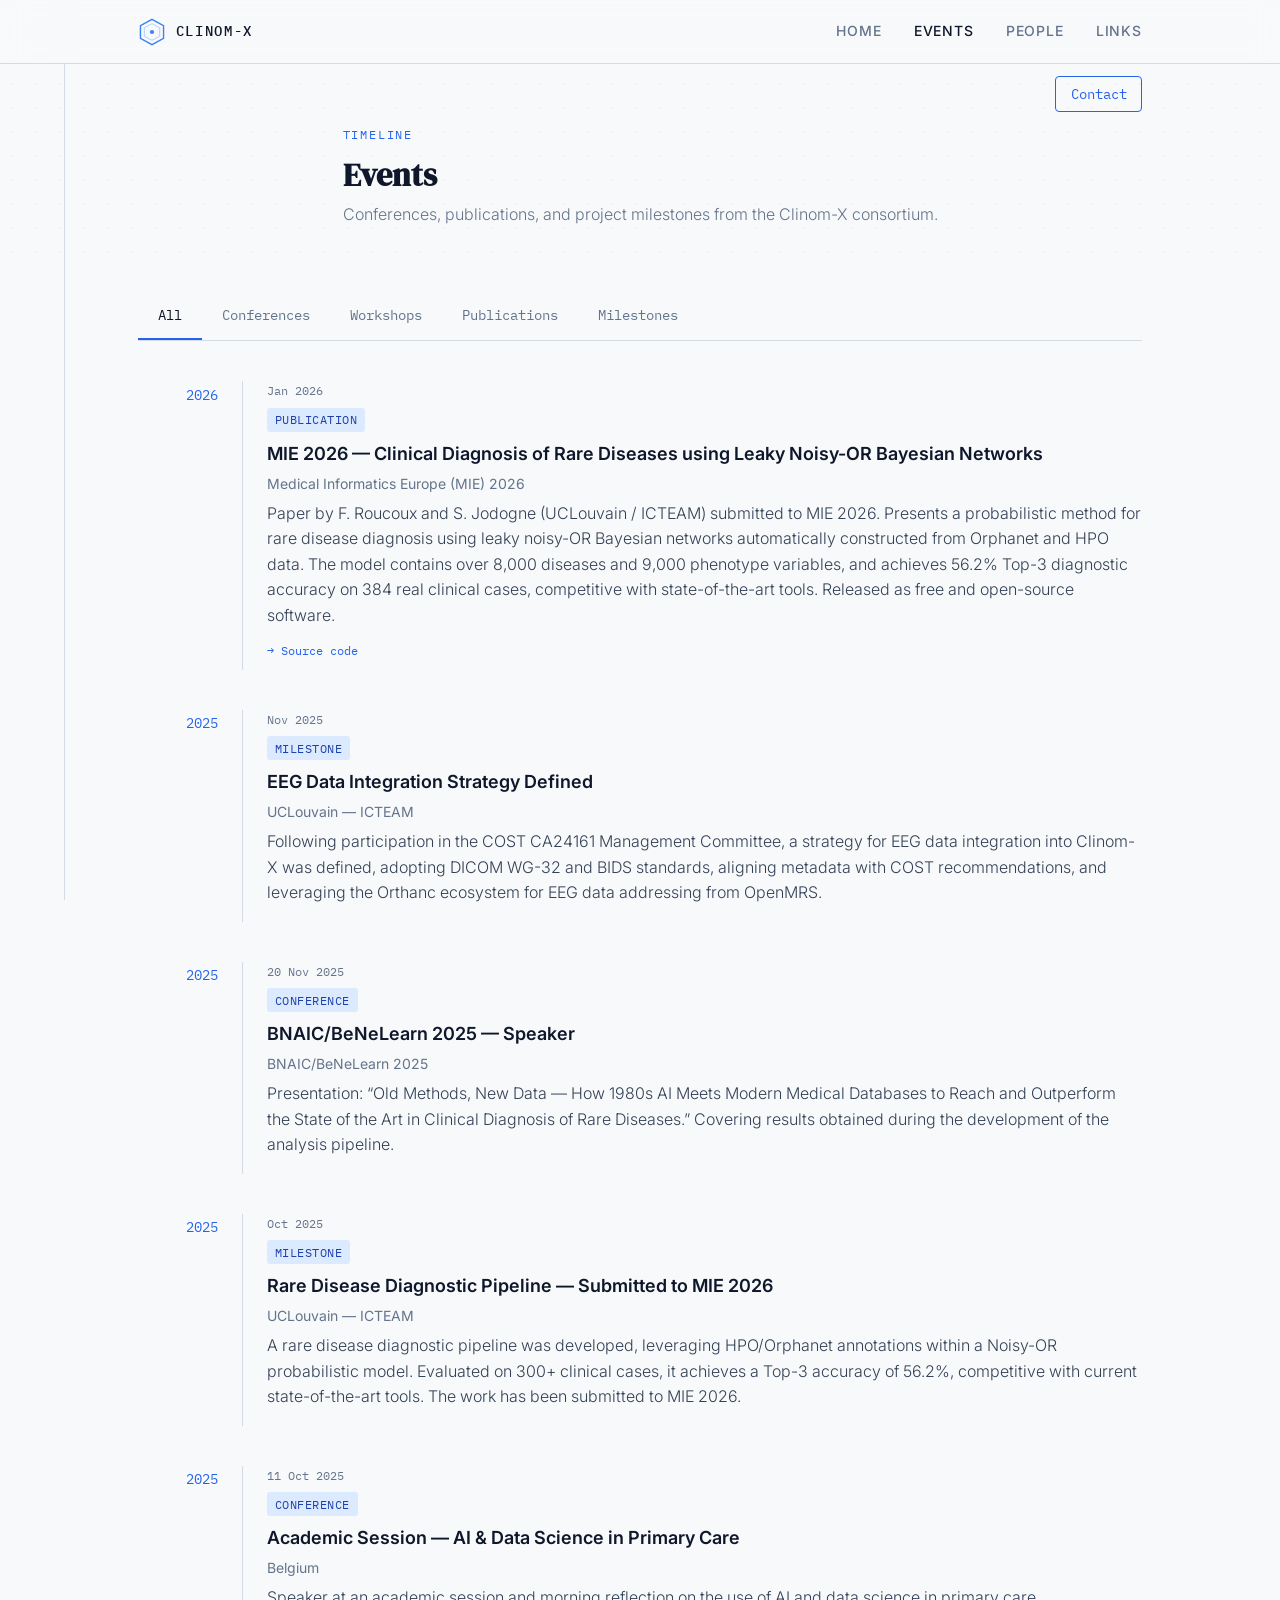
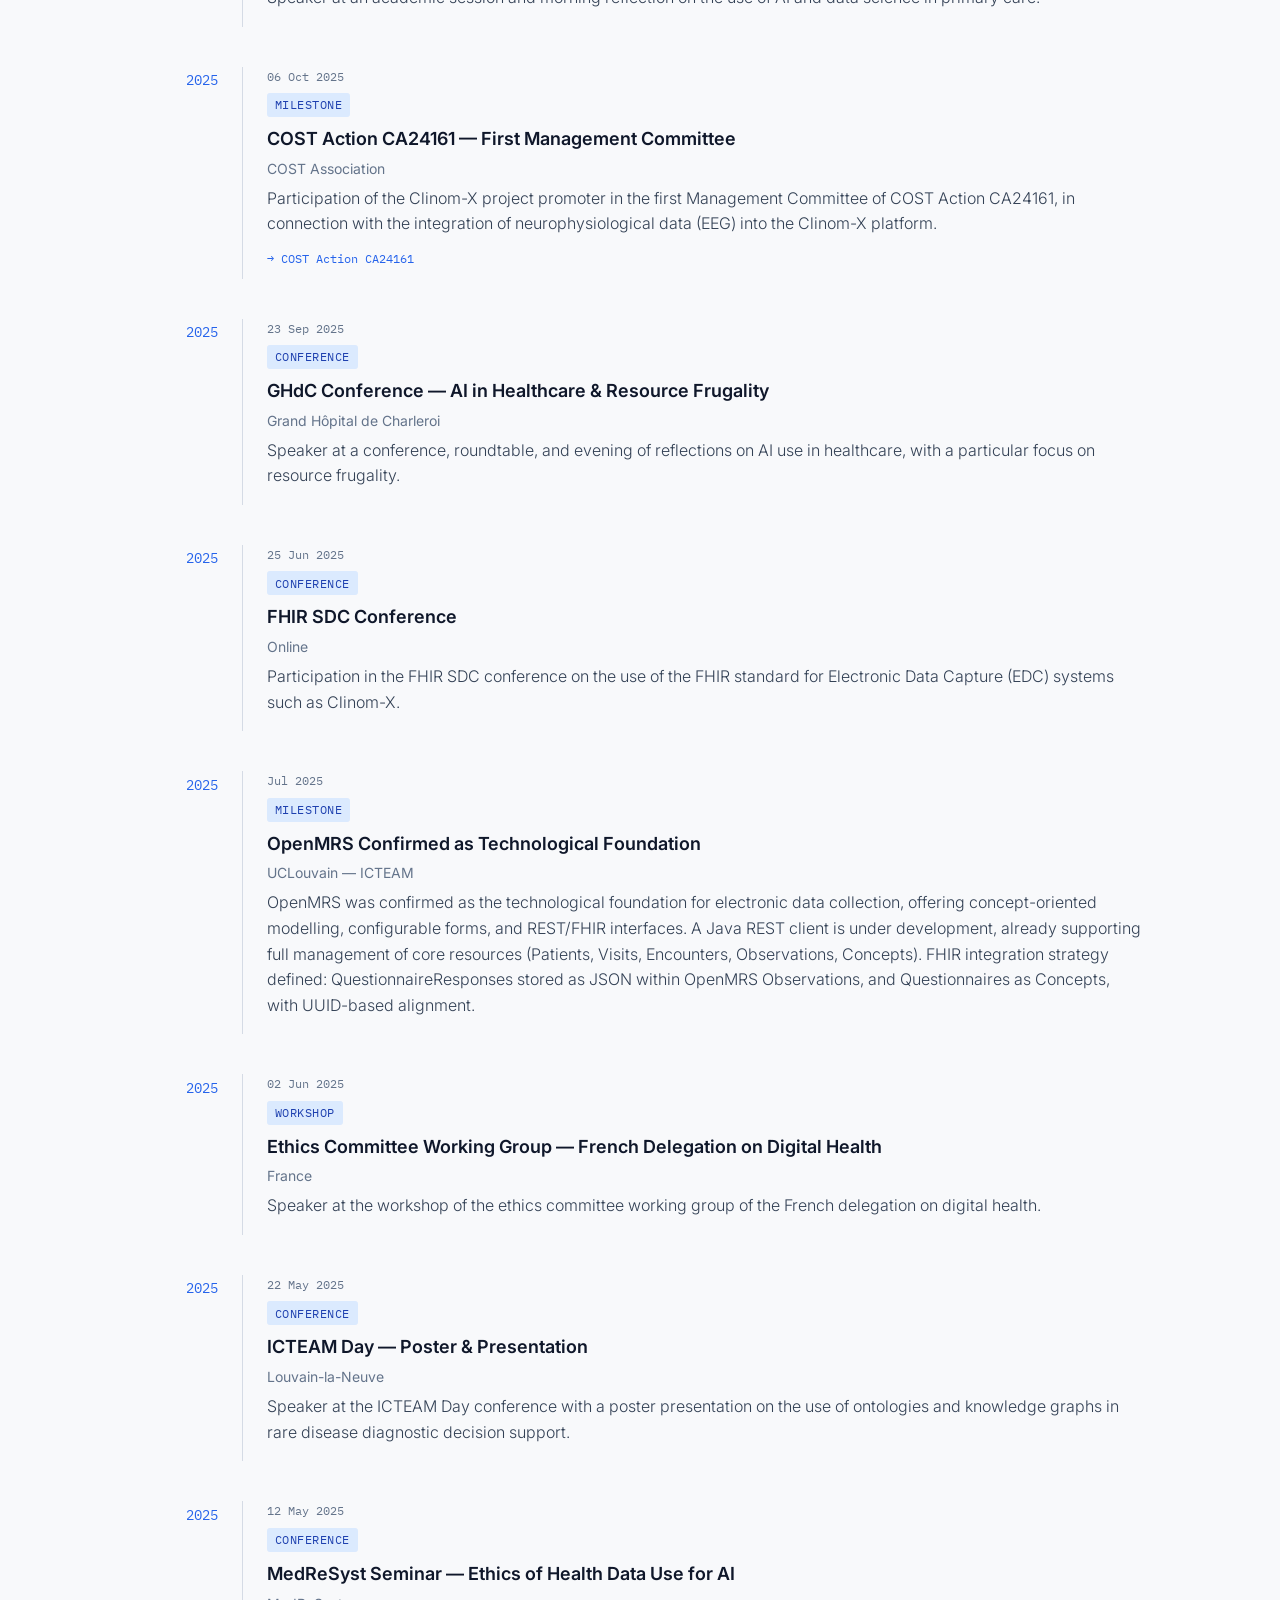
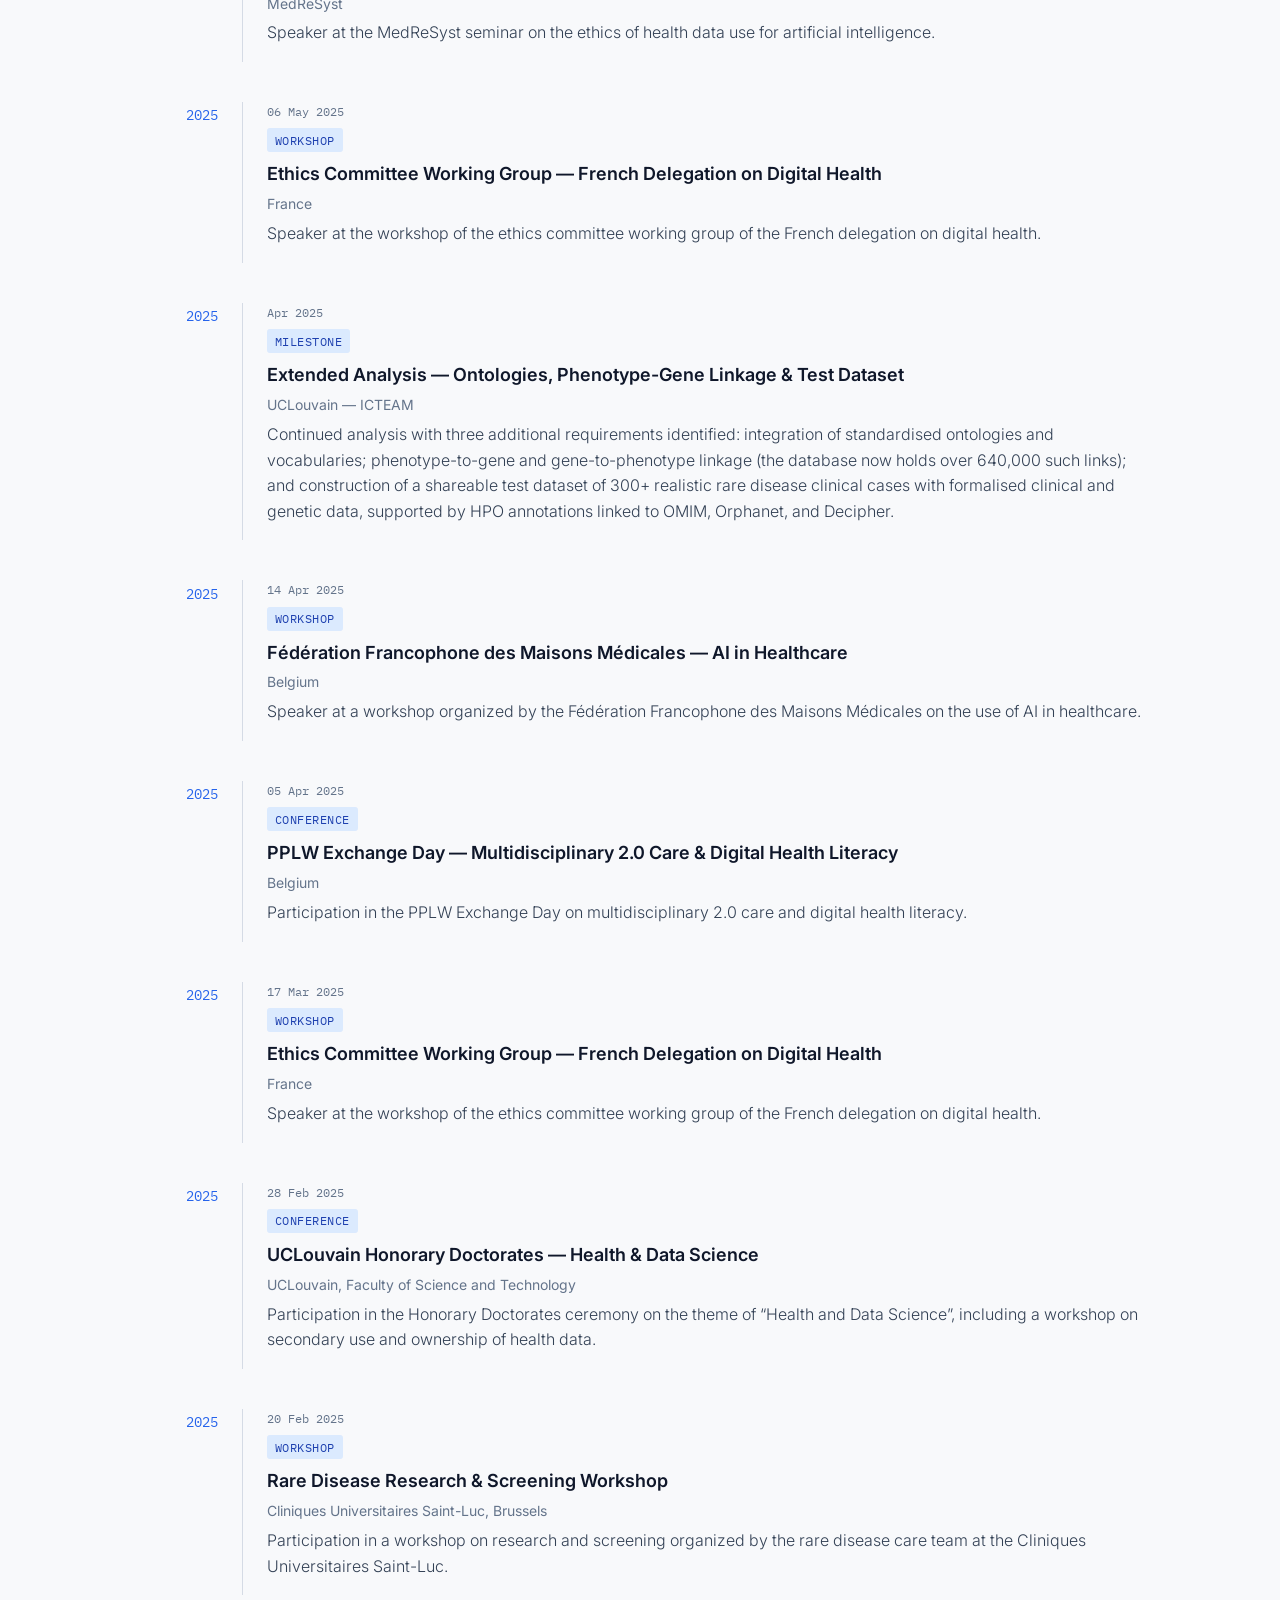
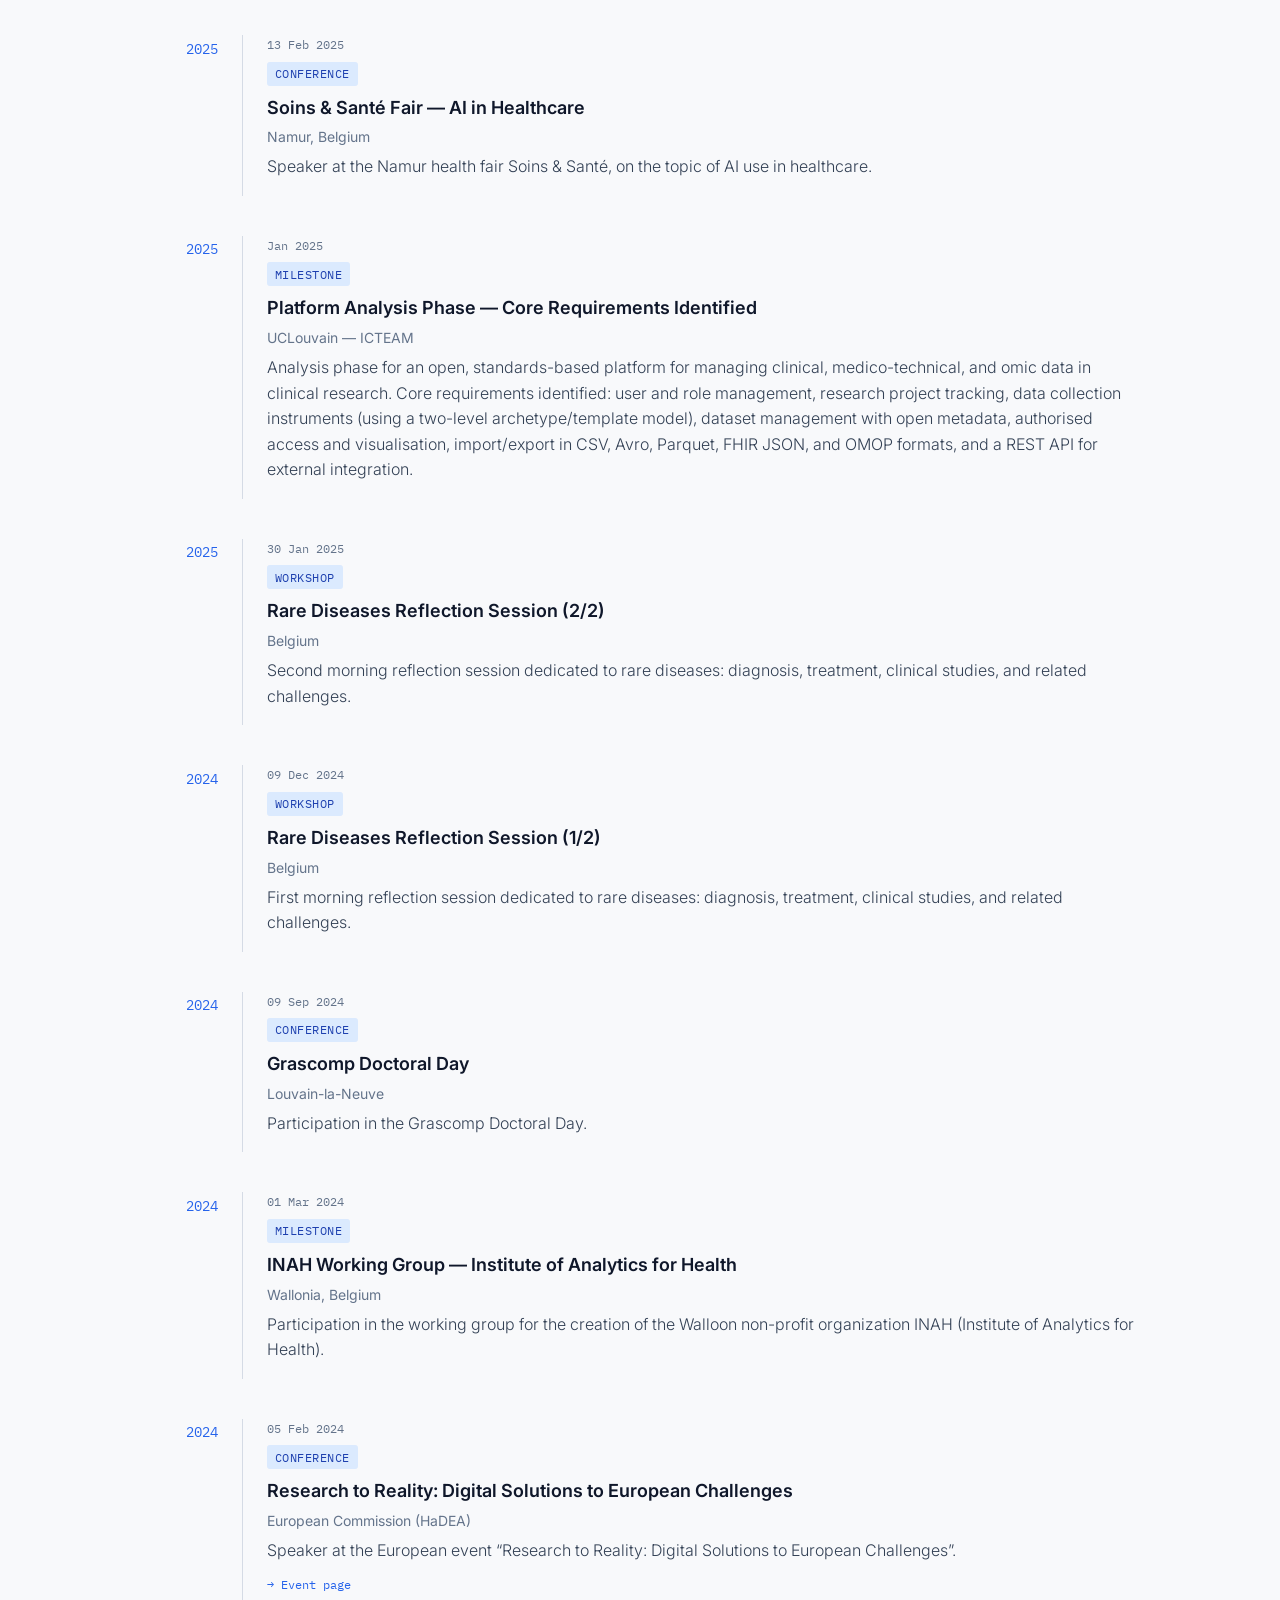
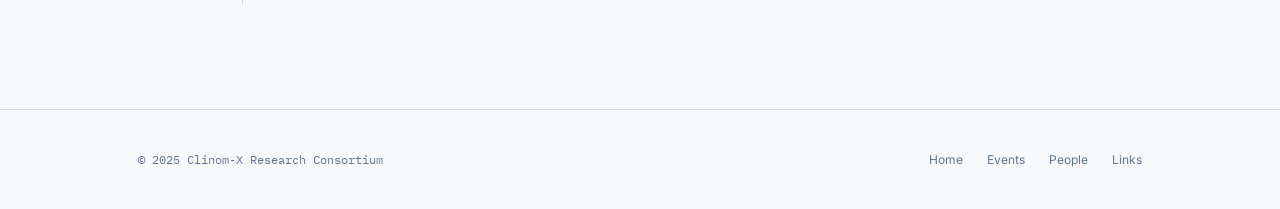
==== commit 201f2a5f: "More events" ====
--- a/events.html
+++ b/events.html
@@ -1,378 +1,472 @@
 <!DOCTYPE html>
 <html lang="en">
+
 <head>
   <meta charset="UTF-8">
   <meta name="viewport" content="width=device-width, initial-scale=1.0">
   <meta name="description" content="Clinom-X — Project events, conferences, publications, and milestones.">
   <title>Clinom-X | Events</title>
   <link rel="icon" href="favicon.ico">
-  <link href="https://fonts.googleapis.com/css2?family=DM+Serif+Display:ital@0;1&family=IBM+Plex+Mono:wght@400;500&family=Inter:wght@300;400;500;600&display=swap" rel="stylesheet">
+  <link
+    href="https://fonts.googleapis.com/css2?family=DM+Serif+Display:ital@0;1&family=IBM+Plex+Mono:wght@400;500&family=Inter:wght@300;400;500;600&display=swap"
+    rel="stylesheet">
   <link rel="stylesheet" href="css/style.css">
 </head>
+
 <body>
 
-<a class="skip-link" href="#main">Skip to content</a>
-
-<!-- ===== HEADER ===== -->
-<header class="site-header">
-  <div class="header-inner">
-    <a href="index.html" class="logo" aria-label="Clinom-X home">
-      <svg class="logo-mark" viewBox="0 0 40 40" aria-hidden="true">
-        <polygon points="20,2 36.5,11 36.5,29 20,38 3.5,29 3.5,11" fill="none" stroke="#3b82f6" stroke-width="2"/>
-        <polygon points="20,8 31,14 31,26 20,32 9,26 9,14" fill="none" stroke="#3b82f6" stroke-width="1" opacity="0.5"/>
-        <circle cx="20" cy="20" r="3" fill="#3b82f6"/>
-      </svg>
-      <span class="logo-text">CLINOM-X</span>
-    </a>
-
-    <input type="checkbox" id="nav-toggle" class="nav-toggle sr-only" aria-label="Toggle navigation">
-    <label for="nav-toggle" class="nav-toggle-label" aria-label="Open menu"><span></span></label>
-
-    <div class="nav-menu">
-      <nav class="nav-links" aria-label="Primary navigation">
+  <a class="skip-link" href="#main">Skip to content</a>
+
+  <!-- ===== HEADER ===== -->
+  <header class="site-header">
+    <div class="header-inner">
+      <a href="index.html" class="logo" aria-label="Clinom-X home">
+        <svg class="logo-mark" viewBox="0 0 40 40" aria-hidden="true">
+          <polygon points="20,2 36.5,11 36.5,29 20,38 3.5,29 3.5,11" fill="none" stroke="#3b82f6" stroke-width="2" />
+          <polygon points="20,8 31,14 31,26 20,32 9,26 9,14" fill="none" stroke="#3b82f6" stroke-width="1"
+            opacity="0.5" />
+          <circle cx="20" cy="20" r="3" fill="#3b82f6" />
+        </svg>
+        <span class="logo-text">CLINOM-X</span>
+      </a>
+
+      <input type="checkbox" id="nav-toggle" class="nav-toggle sr-only" aria-label="Toggle navigation">
+      <label for="nav-toggle" class="nav-toggle-label" aria-label="Open menu"><span></span></label>
+
+      <div class="nav-menu">
+        <nav class="nav-links" aria-label="Primary navigation">
+          <a href="index.html">Home</a>
+          <a href="events.html" class="active">Events</a>
+          <a href="people.html">People</a>
+          <a href="links.html">Links</a>
+        </nav>
+        <a href="mailto:francois.roucoux@uclouvain.be" class="btn-contact btn-contact-nav">Contact</a>
+      </div>
+    </div>
+  </header>
+
+  <a href="mailto:francois.roucoux@uclouvain.be" class="btn-contact btn-contact-fixed">Contact</a>
+
+  <main id="main" class="page-content">
+
+    <!-- ===== PAGE HERO ===== -->
+    <section class="page-hero">
+      <div class="hero-bg" aria-hidden="true">
+        <svg width="100%" height="100%" xmlns="http://www.w3.org/2000/svg">
+          <defs>
+            <pattern id="dot-grid" x="0" y="0" width="24" height="24" patternUnits="userSpaceOnUse">
+              <circle cx="12" cy="12" r="1" fill="rgba(37,99,235,0.07)" />
+            </pattern>
+          </defs>
+          <rect width="100%" height="100%" fill="url(#dot-grid)" />
+        </svg>
+      </div>
+      <div class="container">
+        <p class="eyebrow">Timeline</p>
+        <h1>Events</h1>
+        <p class="subtitle">Conferences, publications, and project milestones from the Clinom-X consortium.</p>
+      </div>
+    </section>
+
+    <!-- ===== FILTER BAR ===== -->
+    <section class="section" style="padding-top: 2rem;">
+      <div class="container">
+        <nav class="filter-bar" aria-label="Event type filter">
+          <a href="#" class="active">All</a>
+          <a href="#">Conferences</a>
+          <a href="#">Workshops</a>
+          <a href="#">Publications</a>
+          <a href="#">Milestones</a>
+        </nav>
+
+        <!-- ===== EVENTS TIMELINE ===== -->
+        <ul class="timeline">
+
+          <li class="timeline-entry">
+            <span class="timeline-year">2026</span>
+            <span class="timeline-rule" aria-hidden="true"></span>
+            <div class="timeline-content">
+              <p class="timeline-date">Jan 2026</p>
+              <span class="tag">Publication</span>
+              <p class="timeline-title">MIE 2026 &mdash; Clinical Diagnosis of Rare Diseases using Leaky Noisy-OR
+                Bayesian Networks</p>
+              <p class="timeline-venue">Medical Informatics Europe (MIE) 2026</p>
+              <p class="timeline-desc">Paper by F. Roucoux and S. Jodogne (UCLouvain / ICTEAM) submitted to MIE 2026.
+                Presents a probabilistic method for rare disease diagnosis using leaky noisy-OR Bayesian networks
+                automatically constructed from Orphanet and HPO data. The model contains over 8,000 diseases and 9,000
+                phenotype variables, and achieves 56.2% Top-3 diagnostic accuracy on 384 real clinical cases,
+                competitive with state-of-the-art tools. Released as free and open-source software.</p>
+              <a href="https://forge.uclouvain.be/FrancoisRoucoux/rddnoisyornetwork" class="timeline-link"
+                target="_blank" rel="noopener noreferrer">&rarr; Source code</a>
+            </div>
+          </li>
+
+          <li class="timeline-entry">
+            <span class="timeline-year">2025</span>
+            <span class="timeline-rule" aria-hidden="true"></span>
+            <div class="timeline-content">
+              <p class="timeline-date">Nov 2025</p>
+              <span class="tag">Milestone</span>
+              <p class="timeline-title">EEG Data Integration Strategy Defined</p>
+              <p class="timeline-venue">UCLouvain &mdash; ICTEAM</p>
+              <p class="timeline-desc">Following participation in the COST CA24161 Management Committee, a strategy for
+                EEG data integration into Clinom-X was defined, adopting DICOM WG-32 and BIDS standards, aligning
+                metadata with COST recommendations, and leveraging the Orthanc ecosystem for EEG data addressing from
+                OpenMRS.</p>
+            </div>
+          </li>
+
+          <li class="timeline-entry">
+            <span class="timeline-year">2025</span>
+            <span class="timeline-rule" aria-hidden="true"></span>
+            <div class="timeline-content">
+              <p class="timeline-date">20 Nov 2025</p>
+              <span class="tag">Conference</span>
+              <p class="timeline-title">BNAIC/BeNeLearn 2025 &mdash; Speaker</p>
+              <p class="timeline-venue">BNAIC/BeNeLearn 2025</p>
+              <p class="timeline-desc">Presentation: &ldquo;Old Methods, New Data &mdash; How 1980s AI Meets Modern
+                Medical Databases to Reach and Outperform the State of the Art in Clinical Diagnosis of Rare
+                Diseases.&rdquo; Covering results obtained during the development of the analysis pipeline.</p>
+            </div>
+          </li>
+
+          <li class="timeline-entry">
+            <span class="timeline-year">2025</span>
+            <span class="timeline-rule" aria-hidden="true"></span>
+            <div class="timeline-content">
+              <p class="timeline-date">Oct 2025</p>
+              <span class="tag">Milestone</span>
+              <p class="timeline-title">Rare Disease Diagnostic Pipeline &mdash; Submitted to MIE 2026</p>
+              <p class="timeline-venue">UCLouvain &mdash; ICTEAM</p>
+              <p class="timeline-desc">A rare disease diagnostic pipeline was developed, leveraging HPO/Orphanet
+                annotations within a Noisy-OR probabilistic model. Evaluated on 300+ clinical cases, it achieves a Top-3
+                accuracy of 56.2%, competitive with current state-of-the-art tools. The work has been submitted to MIE
+                2026.</p>
+            </div>
+          </li>
+
+          <li class="timeline-entry">
+            <span class="timeline-year">2025</span>
+            <span class="timeline-rule" aria-hidden="true"></span>
+            <div class="timeline-content">
+              <p class="timeline-date">11 Oct 2025</p>
+              <span class="tag">Conference</span>
+              <p class="timeline-title">Academic Session &mdash; AI &amp; Data Science in Primary Care</p>
+              <p class="timeline-venue">Belgium</p>
+              <p class="timeline-desc">Speaker at an academic session and morning reflection on the use of AI and data
+                science in primary care.</p>
+            </div>
+          </li>
+
+          <li class="timeline-entry">
+            <span class="timeline-year">2025</span>
+            <span class="timeline-rule" aria-hidden="true"></span>
+            <div class="timeline-content">
+              <p class="timeline-date">06 Oct 2025</p>
+              <span class="tag">Milestone</span>
+              <p class="timeline-title">COST Action CA24161 &mdash; First Management Committee</p>
+              <p class="timeline-venue">COST Association</p>
+              <p class="timeline-desc">Participation of the Clinom-X project promoter in the first Management Committee
+                of COST Action CA24161, in connection with the integration of neurophysiological data (EEG) into the
+                Clinom-X platform.</p>
+              <a href="https://www.cost.eu/actions/CA24161/" class="timeline-link" target="_blank"
+                rel="noopener noreferrer">&rarr; COST Action CA24161</a>
+            </div>
+          </li>
+
+          <li class="timeline-entry">
+            <span class="timeline-year">2025</span>
+            <span class="timeline-rule" aria-hidden="true"></span>
+            <div class="timeline-content">
+              <p class="timeline-date">23 Sep 2025</p>
+              <span class="tag">Conference</span>
+              <p class="timeline-title">GHdC Conference &mdash; AI in Healthcare &amp; Resource Frugality</p>
+              <p class="timeline-venue">Grand H&ocirc;pital de Charleroi</p>
+              <p class="timeline-desc">Speaker at a conference, roundtable, and evening of reflections on AI use in
+                healthcare, with a particular focus on resource frugality.</p>
+            </div>
+          </li>
+
+          <li class="timeline-entry">
+            <span class="timeline-year">2025</span>
+            <span class="timeline-rule" aria-hidden="true"></span>
+            <div class="timeline-content">
+              <p class="timeline-date">25 Jun 2025</p>
+              <span class="tag">Conference</span>
+              <p class="timeline-title">FHIR SDC Conference</p>
+              <p class="timeline-venue">Online</p>
+              <p class="timeline-desc">Participation in the FHIR SDC conference on the use of the FHIR standard for
+                Electronic Data Capture (EDC) systems such as Clinom-X.</p>
+            </div>
+          </li>
+
+          <li class="timeline-entry">
+            <span class="timeline-year">2025</span>
+            <span class="timeline-rule" aria-hidden="true"></span>
+            <div class="timeline-content">
+              <p class="timeline-date">Jul 2025</p>
+              <span class="tag">Milestone</span>
+              <p class="timeline-title">OpenMRS Confirmed as Technological Foundation</p>
+              <p class="timeline-venue">UCLouvain &mdash; ICTEAM</p>
+              <p class="timeline-desc">OpenMRS was confirmed as the technological foundation for electronic data
+                collection, offering concept-oriented modelling, configurable forms, and REST/FHIR interfaces. A Java
+                REST client is under development, already supporting full management of core resources (Patients,
+                Visits, Encounters, Observations, Concepts). FHIR integration strategy defined: QuestionnaireResponses
+                stored as JSON within OpenMRS Observations, and Questionnaires as Concepts, with UUID-based alignment.
+              </p>
+            </div>
+          </li>
+
+          <li class="timeline-entry">
+            <span class="timeline-year">2025</span>
+            <span class="timeline-rule" aria-hidden="true"></span>
+            <div class="timeline-content">
+              <p class="timeline-date">02 Jun 2025</p>
+              <span class="tag">Workshop</span>
+              <p class="timeline-title">Ethics Committee Working Group &mdash; French Delegation on Digital Health</p>
+              <p class="timeline-venue">France</p>
+              <p class="timeline-desc">Speaker at the workshop of the ethics committee working group of the French
+                delegation on digital health.</p>
+            </div>
+          </li>
+
+          <li class="timeline-entry">
+            <span class="timeline-year">2025</span>
+            <span class="timeline-rule" aria-hidden="true"></span>
+            <div class="timeline-content">
+              <p class="timeline-date">22 May 2025</p>
+              <span class="tag">Conference</span>
+              <p class="timeline-title">ICTEAM Day &mdash; Poster &amp; Presentation</p>
+              <p class="timeline-venue">Louvain-la-Neuve</p>
+              <p class="timeline-desc">Speaker at the ICTEAM Day conference with a poster presentation on the use of
+                ontologies and knowledge graphs in rare disease diagnostic decision support.</p>
+            </div>
+          </li>
+
+          <li class="timeline-entry">
+            <span class="timeline-year">2025</span>
+            <span class="timeline-rule" aria-hidden="true"></span>
+            <div class="timeline-content">
+              <p class="timeline-date">12 May 2025</p>
+              <span class="tag">Conference</span>
+              <p class="timeline-title">MedReSyst Seminar &mdash; Ethics of Health Data Use for AI</p>
+              <p class="timeline-venue">MedReSyst</p>
+              <p class="timeline-desc">Speaker at the MedReSyst seminar on the ethics of health data use for artificial
+                intelligence.</p>
+            </div>
+          </li>
+
+          <li class="timeline-entry">
+            <span class="timeline-year">2025</span>
+            <span class="timeline-rule" aria-hidden="true"></span>
+            <div class="timeline-content">
+              <p class="timeline-date">06 May 2025</p>
+              <span class="tag">Workshop</span>
+              <p class="timeline-title">Ethics Committee Working Group &mdash; French Delegation on Digital Health</p>
+              <p class="timeline-venue">France</p>
+              <p class="timeline-desc">Speaker at the workshop of the ethics committee working group of the French
+                delegation on digital health.</p>
+            </div>
+          </li>
+
+          <li class="timeline-entry">
+            <span class="timeline-year">2025</span>
+            <span class="timeline-rule" aria-hidden="true"></span>
+            <div class="timeline-content">
+              <p class="timeline-date">Apr 2025</p>
+              <span class="tag">Milestone</span>
+              <p class="timeline-title">Extended Analysis &mdash; Ontologies, Phenotype-Gene Linkage &amp; Test Dataset
+              </p>
+              <p class="timeline-venue">UCLouvain &mdash; ICTEAM</p>
+              <p class="timeline-desc">Continued analysis with three additional requirements identified: integration of
+                standardised ontologies and vocabularies; phenotype-to-gene and gene-to-phenotype linkage (the database
+                now holds over 640,000 such links); and construction of a shareable test dataset of 300+ realistic rare
+                disease clinical cases with formalised clinical and genetic data, supported by HPO annotations linked to
+                OMIM, Orphanet, and Decipher.</p>
+            </div>
+          </li>
+
+          <li class="timeline-entry">
+            <span class="timeline-year">2025</span>
+            <span class="timeline-rule" aria-hidden="true"></span>
+            <div class="timeline-content">
+              <p class="timeline-date">14 Apr 2025</p>
+              <span class="tag">Workshop</span>
+              <p class="timeline-title">F&eacute;d&eacute;ration Francophone des Maisons M&eacute;dicales &mdash; AI in
+                Healthcare</p>
+              <p class="timeline-venue">Belgium</p>
+              <p class="timeline-desc">Speaker at a workshop organized by the F&eacute;d&eacute;ration Francophone des
+                Maisons M&eacute;dicales on the use of AI in healthcare.</p>
+            </div>
+          </li>
+
+          <li class="timeline-entry">
+            <span class="timeline-year">2025</span>
+            <span class="timeline-rule" aria-hidden="true"></span>
+            <div class="timeline-content">
+              <p class="timeline-date">05 Apr 2025</p>
+              <span class="tag">Conference</span>
+              <p class="timeline-title">PPLW Exchange Day &mdash; Multidisciplinary 2.0 Care &amp; Digital Health
+                Literacy</p>
+              <p class="timeline-venue">Belgium</p>
+              <p class="timeline-desc">Participation in the PPLW Exchange Day on multidisciplinary 2.0 care and digital
+                health literacy.</p>
+            </div>
+          </li>
+
+          <li class="timeline-entry">
+            <span class="timeline-year">2025</span>
+            <span class="timeline-rule" aria-hidden="true"></span>
+            <div class="timeline-content">
+              <p class="timeline-date">17 Mar 2025</p>
+              <span class="tag">Workshop</span>
+              <p class="timeline-title">Ethics Committee Working Group &mdash; French Delegation on Digital Health</p>
+              <p class="timeline-venue">France</p>
+              <p class="timeline-desc">Speaker at the workshop of the ethics committee working group of the French
+                delegation on digital health.</p>
+            </div>
+          </li>
+
+          <li class="timeline-entry">
+            <span class="timeline-year">2025</span>
+            <span class="timeline-rule" aria-hidden="true"></span>
+            <div class="timeline-content">
+              <p class="timeline-date">28 Feb 2025</p>
+              <span class="tag">Conference</span>
+              <p class="timeline-title">UCLouvain Honorary Doctorates &mdash; Health &amp; Data Science</p>
+              <p class="timeline-venue">UCLouvain, Faculty of Science and Technology</p>
+              <p class="timeline-desc">Participation in the Honorary Doctorates ceremony on the theme of &ldquo;Health
+                and Data Science&rdquo;, including a workshop on secondary use and ownership of health data.</p>
+            </div>
+          </li>
+
+          <li class="timeline-entry">
+            <span class="timeline-year">2025</span>
+            <span class="timeline-rule" aria-hidden="true"></span>
+            <div class="timeline-content">
+              <p class="timeline-date">20 Feb 2025</p>
+              <span class="tag">Workshop</span>
+              <p class="timeline-title">Rare Disease Research &amp; Screening Workshop</p>
+              <p class="timeline-venue">Cliniques Universitaires Saint-Luc, Brussels</p>
+              <p class="timeline-desc">Participation in a workshop on research and screening organized by the rare
+                disease care team at the Cliniques Universitaires Saint-Luc.</p>
+            </div>
+          </li>
+
+          <li class="timeline-entry">
+            <span class="timeline-year">2025</span>
+            <span class="timeline-rule" aria-hidden="true"></span>
+            <div class="timeline-content">
+              <p class="timeline-date">13 Feb 2025</p>
+              <span class="tag">Conference</span>
+              <p class="timeline-title">Soins &amp; Sant&eacute; Fair &mdash; AI in Healthcare</p>
+              <p class="timeline-venue">Namur, Belgium</p>
+              <p class="timeline-desc">Speaker at the Namur health fair Soins &amp; Sant&eacute;, on the topic of AI use
+                in healthcare.</p>
+            </div>
+          </li>
+
+          <li class="timeline-entry">
+            <span class="timeline-year">2025</span>
+            <span class="timeline-rule" aria-hidden="true"></span>
+            <div class="timeline-content">
+              <p class="timeline-date">Jan 2025</p>
+              <span class="tag">Milestone</span>
+              <p class="timeline-title">Platform Analysis Phase &mdash; Core Requirements Identified</p>
+              <p class="timeline-venue">UCLouvain &mdash; ICTEAM</p>
+              <p class="timeline-desc">Analysis phase for an open, standards-based platform for managing clinical,
+                medico-technical, and omic data in clinical research. Core requirements identified: user and role
+                management, research project tracking, data collection instruments (using a two-level archetype/template
+                model), dataset management with open metadata, authorised access and visualisation, import/export in
+                CSV, Avro, Parquet, FHIR JSON, and OMOP formats, and a REST API for external integration.</p>
+            </div>
+          </li>
+
+          <li class="timeline-entry">
+            <span class="timeline-year">2025</span>
+            <span class="timeline-rule" aria-hidden="true"></span>
+            <div class="timeline-content">
+              <p class="timeline-date">30 Jan 2025</p>
+              <span class="tag">Workshop</span>
+              <p class="timeline-title">Rare Diseases Reflection Session (2/2)</p>
+              <p class="timeline-venue">Belgium</p>
+              <p class="timeline-desc">Second morning reflection session dedicated to rare diseases: diagnosis,
+                treatment, clinical studies, and related challenges.</p>
+            </div>
+          </li>
+
+          <li class="timeline-entry">
+            <span class="timeline-year">2024</span>
+            <span class="timeline-rule" aria-hidden="true"></span>
+            <div class="timeline-content">
+              <p class="timeline-date">09 Dec 2024</p>
+              <span class="tag">Workshop</span>
+              <p class="timeline-title">Rare Diseases Reflection Session (1/2)</p>
+              <p class="timeline-venue">Belgium</p>
+              <p class="timeline-desc">First morning reflection session dedicated to rare diseases: diagnosis,
+                treatment, clinical studies, and related challenges.</p>
+            </div>
+          </li>
+
+          <li class="timeline-entry">
+            <span class="timeline-year">2024</span>
+            <span class="timeline-rule" aria-hidden="true"></span>
+            <div class="timeline-content">
+              <p class="timeline-date">09 Sep 2024</p>
+              <span class="tag">Conference</span>
+              <p class="timeline-title">Grascomp Doctoral Day</p>
+              <p class="timeline-venue">Louvain-la-Neuve</p>
+              <p class="timeline-desc">Participation in the Grascomp Doctoral Day.</p>
+            </div>
+          </li>
+
+          <li class="timeline-entry">
+            <span class="timeline-year">2024</span>
+            <span class="timeline-rule" aria-hidden="true"></span>
+            <div class="timeline-content">
+              <p class="timeline-date">01 Mar 2024</p>
+              <span class="tag">Milestone</span>
+              <p class="timeline-title">INAH Working Group &mdash; Institute of Analytics for Health</p>
+              <p class="timeline-venue">Wallonia, Belgium</p>
+              <p class="timeline-desc">Participation in the working group for the creation of the Walloon non-profit
+                organization INAH (Institute of Analytics for Health).</p>
+            </div>
+          </li>
+
+          <li class="timeline-entry">
+            <span class="timeline-year">2024</span>
+            <span class="timeline-rule" aria-hidden="true"></span>
+            <div class="timeline-content">
+              <p class="timeline-date">05 Feb 2024</p>
+              <span class="tag">Conference</span>
+              <p class="timeline-title">Research to Reality: Digital Solutions to European Challenges</p>
+              <p class="timeline-venue">European Commission (HaDEA)</p>
+              <p class="timeline-desc">Speaker at the European event &ldquo;Research to Reality: Digital Solutions to
+                European Challenges&rdquo;.</p>
+              <a href="https://hadea.ec.europa.eu/events/research-reality-digital-solutions-european-challenges-2024-02-05_en"
+                class="timeline-link" target="_blank" rel="noopener noreferrer">&rarr; Event page</a>
+            </div>
+          </li>
+
+        </ul>
+      </div>
+    </section>
+
+  </main>
+
+  <!-- ===== FOOTER ===== -->
+  <footer class="site-footer">
+    <div class="footer-inner">
+      <p class="footer-copy">&copy; 2025 Clinom-X Research Consortium</p>
+      <nav class="footer-nav" aria-label="Footer navigation">
         <a href="index.html">Home</a>
-        <a href="events.html" class="active">Events</a>
+        <a href="events.html">Events</a>
         <a href="people.html">People</a>
         <a href="links.html">Links</a>
       </nav>
-      <a href="mailto:francois.roucoux@uclouvain.be" class="btn-contact btn-contact-nav">Contact</a>
     </div>
-  </div>
-</header>
-
-<a href="mailto:francois.roucoux@uclouvain.be" class="btn-contact btn-contact-fixed">Contact</a>
-
-<main id="main" class="page-content">
-
-<!-- ===== PAGE HERO ===== -->
-<section class="page-hero">
-  <div class="hero-bg" aria-hidden="true">
-    <svg width="100%" height="100%" xmlns="http://www.w3.org/2000/svg">
-      <defs>
-        <pattern id="dot-grid" x="0" y="0" width="24" height="24" patternUnits="userSpaceOnUse">
-          <circle cx="12" cy="12" r="1" fill="rgba(37,99,235,0.07)"/>
-        </pattern>
-      </defs>
-      <rect width="100%" height="100%" fill="url(#dot-grid)"/>
-    </svg>
-  </div>
-  <div class="container">
-    <p class="eyebrow">Timeline</p>
-    <h1>Events</h1>
-    <p class="subtitle">Conferences, publications, and project milestones from the Clinom-X consortium.</p>
-  </div>
-</section>
-
-<!-- ===== FILTER BAR ===== -->
-<section class="section" style="padding-top: 2rem;">
-  <div class="container">
-    <nav class="filter-bar" aria-label="Event type filter">
-      <a href="#" class="active">All</a>
-      <a href="#">Conferences</a>
-      <a href="#">Workshops</a>
-      <a href="#">Publications</a>
-      <a href="#">Milestones</a>
-    </nav>
-
-    <!-- ===== EVENTS TIMELINE ===== -->
-    <ul class="timeline">
-
-      <li class="timeline-entry">
-        <span class="timeline-year">2025</span>
-        <span class="timeline-rule" aria-hidden="true"></span>
-        <div class="timeline-content">
-          <p class="timeline-date">20 Nov 2025</p>
-          <span class="tag">Conference</span>
-          <p class="timeline-title">BNAIC/BeNeLearn 2025 &mdash; Speaker</p>
-          <p class="timeline-venue">BNAIC/BeNeLearn 2025</p>
-          <p class="timeline-desc">Presentation: &ldquo;Old Methods, New Data &mdash; How 1980s AI Meets Modern Medical Databases to Reach and Outperform the State of the Art in Clinical Diagnosis of Rare Diseases.&rdquo; Covering results obtained during the development of the analysis pipeline.</p>
-        </div>
-      </li>
-
-      <li class="timeline-entry">
-        <span class="timeline-year">2025</span>
-        <span class="timeline-rule" aria-hidden="true"></span>
-        <div class="timeline-content">
-          <p class="timeline-date">11 Oct 2025</p>
-          <span class="tag">Conference</span>
-          <p class="timeline-title">Academic Session &mdash; AI &amp; Data Science in Primary Care</p>
-          <p class="timeline-venue">Belgium</p>
-          <p class="timeline-desc">Speaker at an academic session and morning reflection on the use of AI and data science in primary care.</p>
-        </div>
-      </li>
-
-      <li class="timeline-entry">
-        <span class="timeline-year">2025</span>
-        <span class="timeline-rule" aria-hidden="true"></span>
-        <div class="timeline-content">
-          <p class="timeline-date">06 Oct 2025</p>
-          <span class="tag">Milestone</span>
-          <p class="timeline-title">COST Action CA24161 &mdash; First Management Committee</p>
-          <p class="timeline-venue">COST Association</p>
-          <p class="timeline-desc">Participation of the Clinom-X project promoter in the first Management Committee of COST Action CA24161, in connection with the integration of neurophysiological data (EEG) into the Clinom-X platform.</p>
-          <a href="https://www.cost.eu/actions/CA24161/" class="timeline-link" target="_blank" rel="noopener noreferrer">&rarr; COST Action CA24161</a>
-        </div>
-      </li>
-
-      <li class="timeline-entry">
-        <span class="timeline-year">2025</span>
-        <span class="timeline-rule" aria-hidden="true"></span>
-        <div class="timeline-content">
-          <p class="timeline-date">23 Sep 2025</p>
-          <span class="tag">Conference</span>
-          <p class="timeline-title">GHdC Conference &mdash; AI in Healthcare &amp; Resource Frugality</p>
-          <p class="timeline-venue">Grand H&ocirc;pital de Charleroi</p>
-          <p class="timeline-desc">Speaker at a conference, roundtable, and evening of reflections on AI use in healthcare, with a particular focus on resource frugality.</p>
-        </div>
-      </li>
-
-      <li class="timeline-entry">
-        <span class="timeline-year">2025</span>
-        <span class="timeline-rule" aria-hidden="true"></span>
-        <div class="timeline-content">
-          <p class="timeline-date">25 Jun 2025</p>
-          <span class="tag">Conference</span>
-          <p class="timeline-title">FHIR SDC Conference</p>
-          <p class="timeline-venue">Online</p>
-          <p class="timeline-desc">Participation in the FHIR SDC conference on the use of the FHIR standard for Electronic Data Capture (EDC) systems such as Clinom-X.</p>
-        </div>
-      </li>
-
-      <li class="timeline-entry">
-        <span class="timeline-year">2025</span>
-        <span class="timeline-rule" aria-hidden="true"></span>
-        <div class="timeline-content">
-          <p class="timeline-date">03 Jun 2025</p>
-          <span class="tag">Milestone</span>
-          <p class="timeline-title">CST General Assembly</p>
-          <p class="timeline-venue">Belgium</p>
-          <p class="timeline-desc">Participation in the general assembly of the CST (Belgian consortium for the use of SNOMED-CT).</p>
-        </div>
-      </li>
-
-      <li class="timeline-entry">
-        <span class="timeline-year">2025</span>
-        <span class="timeline-rule" aria-hidden="true"></span>
-        <div class="timeline-content">
-          <p class="timeline-date">02 Jun 2025</p>
-          <span class="tag">Workshop</span>
-          <p class="timeline-title">Ethics Committee Working Group &mdash; French Delegation on Digital Health</p>
-          <p class="timeline-venue">France</p>
-          <p class="timeline-desc">Speaker at the workshop of the ethics committee working group of the French delegation on digital health.</p>
-        </div>
-      </li>
-
-      <li class="timeline-entry">
-        <span class="timeline-year">2025</span>
-        <span class="timeline-rule" aria-hidden="true"></span>
-        <div class="timeline-content">
-          <p class="timeline-date">28 May 2025</p>
-          <span class="tag">Workshop</span>
-          <p class="timeline-title">BNAIC/BeNeLearn Meeting at UNamur</p>
-          <p class="timeline-venue">Universit&eacute; de Namur</p>
-          <p class="timeline-desc">Meeting with members of the BNAIC/BeNeLearn department at UNamur on the secondary use of health data for machine learning purposes.</p>
-        </div>
-      </li>
-
-      <li class="timeline-entry">
-        <span class="timeline-year">2025</span>
-        <span class="timeline-rule" aria-hidden="true"></span>
-        <div class="timeline-content">
-          <p class="timeline-date">22 May 2025</p>
-          <span class="tag">Conference</span>
-          <p class="timeline-title">ICTEAM Day &mdash; Poster &amp; Presentation</p>
-          <p class="timeline-venue">Louvain-la-Neuve</p>
-          <p class="timeline-desc">Speaker at the ICTEAM Day conference with a poster presentation on the use of ontologies and knowledge graphs in rare disease diagnostic decision support.</p>
-        </div>
-      </li>
-
-      <li class="timeline-entry">
-        <span class="timeline-year">2025</span>
-        <span class="timeline-rule" aria-hidden="true"></span>
-        <div class="timeline-content">
-          <p class="timeline-date">12 May 2025</p>
-          <span class="tag">Conference</span>
-          <p class="timeline-title">MedReSyst Seminar &mdash; Ethics of Health Data Use for AI</p>
-          <p class="timeline-venue">MedReSyst</p>
-          <p class="timeline-desc">Speaker at the MedReSyst seminar on the ethics of health data use for artificial intelligence.</p>
-        </div>
-      </li>
-
-      <li class="timeline-entry">
-        <span class="timeline-year">2025</span>
-        <span class="timeline-rule" aria-hidden="true"></span>
-        <div class="timeline-content">
-          <p class="timeline-date">06 May 2025</p>
-          <span class="tag">Workshop</span>
-          <p class="timeline-title">Ethics Committee Working Group &mdash; French Delegation on Digital Health</p>
-          <p class="timeline-venue">France</p>
-          <p class="timeline-desc">Speaker at the workshop of the ethics committee working group of the French delegation on digital health.</p>
-        </div>
-      </li>
-
-      <li class="timeline-entry">
-        <span class="timeline-year">2025</span>
-        <span class="timeline-rule" aria-hidden="true"></span>
-        <div class="timeline-content">
-          <p class="timeline-date">14 Apr 2025</p>
-          <span class="tag">Workshop</span>
-          <p class="timeline-title">F&eacute;d&eacute;ration Francophone des Maisons M&eacute;dicales &mdash; AI in Healthcare</p>
-          <p class="timeline-venue">Belgium</p>
-          <p class="timeline-desc">Speaker at a workshop organized by the F&eacute;d&eacute;ration Francophone des Maisons M&eacute;dicales on the use of AI in healthcare.</p>
-        </div>
-      </li>
-
-      <li class="timeline-entry">
-        <span class="timeline-year">2025</span>
-        <span class="timeline-rule" aria-hidden="true"></span>
-        <div class="timeline-content">
-          <p class="timeline-date">05 Apr 2025</p>
-          <span class="tag">Conference</span>
-          <p class="timeline-title">PPLW Exchange Day &mdash; Multidisciplinary 2.0 Care &amp; Digital Health Literacy</p>
-          <p class="timeline-venue">Belgium</p>
-          <p class="timeline-desc">Participation in the PPLW Exchange Day on multidisciplinary 2.0 care and digital health literacy.</p>
-        </div>
-      </li>
-
-      <li class="timeline-entry">
-        <span class="timeline-year">2025</span>
-        <span class="timeline-rule" aria-hidden="true"></span>
-        <div class="timeline-content">
-          <p class="timeline-date">17 Mar 2025</p>
-          <span class="tag">Workshop</span>
-          <p class="timeline-title">Ethics Committee Working Group &mdash; French Delegation on Digital Health</p>
-          <p class="timeline-venue">France</p>
-          <p class="timeline-desc">Speaker at the workshop of the ethics committee working group of the French delegation on digital health.</p>
-        </div>
-      </li>
-
-      <li class="timeline-entry">
-        <span class="timeline-year">2025</span>
-        <span class="timeline-rule" aria-hidden="true"></span>
-        <div class="timeline-content">
-          <p class="timeline-date">28 Feb 2025</p>
-          <span class="tag">Conference</span>
-          <p class="timeline-title">UCLouvain Honorary Doctorates &mdash; Health &amp; Data Science</p>
-          <p class="timeline-venue">UCLouvain, Faculty of Science and Technology</p>
-          <p class="timeline-desc">Participation in the Honorary Doctorates ceremony on the theme of &ldquo;Health and Data Science&rdquo;, including a workshop on secondary use and ownership of health data.</p>
-        </div>
-      </li>
-
-      <li class="timeline-entry">
-        <span class="timeline-year">2025</span>
-        <span class="timeline-rule" aria-hidden="true"></span>
-        <div class="timeline-content">
-          <p class="timeline-date">20 Feb 2025</p>
-          <span class="tag">Workshop</span>
-          <p class="timeline-title">Rare Disease Research &amp; Screening Workshop</p>
-          <p class="timeline-venue">Cliniques Universitaires Saint-Luc, Brussels</p>
-          <p class="timeline-desc">Participation in a workshop on research and screening organized by the rare disease care team at the Cliniques Universitaires Saint-Luc.</p>
-        </div>
-      </li>
-
-      <li class="timeline-entry">
-        <span class="timeline-year">2025</span>
-        <span class="timeline-rule" aria-hidden="true"></span>
-        <div class="timeline-content">
-          <p class="timeline-date">13 Feb 2025</p>
-          <span class="tag">Conference</span>
-          <p class="timeline-title">Soins &amp; Sant&eacute; Fair &mdash; AI in Healthcare</p>
-          <p class="timeline-venue">Namur, Belgium</p>
-          <p class="timeline-desc">Speaker at the Namur health fair Soins &amp; Sant&eacute;, on the topic of AI use in healthcare.</p>
-        </div>
-      </li>
-
-      <li class="timeline-entry">
-        <span class="timeline-year">2025</span>
-        <span class="timeline-rule" aria-hidden="true"></span>
-        <div class="timeline-content">
-          <p class="timeline-date">30 Jan 2025</p>
-          <span class="tag">Workshop</span>
-          <p class="timeline-title">Rare Diseases Reflection Session (2/2)</p>
-          <p class="timeline-venue">Belgium</p>
-          <p class="timeline-desc">Second morning reflection session dedicated to rare diseases: diagnosis, treatment, clinical studies, and related challenges.</p>
-        </div>
-      </li>
-
-      <li class="timeline-entry">
-        <span class="timeline-year">2024</span>
-        <span class="timeline-rule" aria-hidden="true"></span>
-        <div class="timeline-content">
-          <p class="timeline-date">09 Dec 2024</p>
-          <span class="tag">Workshop</span>
-          <p class="timeline-title">Rare Diseases Reflection Session (1/2)</p>
-          <p class="timeline-venue">Belgium</p>
-          <p class="timeline-desc">First morning reflection session dedicated to rare diseases: diagnosis, treatment, clinical studies, and related challenges.</p>
-        </div>
-      </li>
-
-      <li class="timeline-entry">
-        <span class="timeline-year">2024</span>
-        <span class="timeline-rule" aria-hidden="true"></span>
-        <div class="timeline-content">
-          <p class="timeline-date">09 Sep 2024</p>
-          <span class="tag">Conference</span>
-          <p class="timeline-title">Grascomp Doctoral Day</p>
-          <p class="timeline-venue">Louvain-la-Neuve</p>
-          <p class="timeline-desc">Participation in the Grascomp Doctoral Day.</p>
-        </div>
-      </li>
-
-      <li class="timeline-entry">
-        <span class="timeline-year">2024</span>
-        <span class="timeline-rule" aria-hidden="true"></span>
-        <div class="timeline-content">
-          <p class="timeline-date">01 Mar 2024</p>
-          <span class="tag">Milestone</span>
-          <p class="timeline-title">INAH Working Group &mdash; Institute of Analytics for Health</p>
-          <p class="timeline-venue">Wallonia, Belgium</p>
-          <p class="timeline-desc">Participation in the working group for the creation of the Walloon non-profit organization INAH (Institute of Analytics for Health).</p>
-        </div>
-      </li>
-
-      <li class="timeline-entry">
-        <span class="timeline-year">2024</span>
-        <span class="timeline-rule" aria-hidden="true"></span>
-        <div class="timeline-content">
-          <p class="timeline-date">05 Feb 2024</p>
-          <span class="tag">Conference</span>
-          <p class="timeline-title">Research to Reality: Digital Solutions to European Challenges</p>
-          <p class="timeline-venue">European Commission (HaDEA)</p>
-          <p class="timeline-desc">Speaker at the European event &ldquo;Research to Reality: Digital Solutions to European Challenges&rdquo;.</p>
-          <a href="https://hadea.ec.europa.eu/events/research-reality-digital-solutions-european-challenges-2024-02-05_en" class="timeline-link" target="_blank" rel="noopener noreferrer">&rarr; Event page</a>
-        </div>
-      </li>
-
-      <li class="timeline-entry">
-        <span class="timeline-year">2024</span>
-        <span class="timeline-rule" aria-hidden="true"></span>
-        <div class="timeline-content">
-          <p class="timeline-date">2024</p>
-          <span class="tag">Milestone</span>
-          <p class="timeline-title">Clinom-X Funding Logos Displayed at A6K</p>
-          <p class="timeline-venue">A6K, Charleroi</p>
-          <p class="timeline-desc">Information about the funding of the Clinom-X project, along with the associated logos (Wallonia, Europe), has been displayed on the windows of the offices occupied by researchers in Charleroi at the A6K building.</p>
-        </div>
-      </li>
-
-    </ul>
-  </div>
-</section>
-
-</main>
-
-<!-- ===== FOOTER ===== -->
-<footer class="site-footer">
-  <div class="footer-inner">
-    <p class="footer-copy">&copy; 2025 Clinom-X Research Consortium</p>
-    <nav class="footer-nav" aria-label="Footer navigation">
-      <a href="index.html">Home</a>
-      <a href="events.html">Events</a>
-      <a href="people.html">People</a>
-      <a href="links.html">Links</a>
-    </nav>
-  </div>
-</footer>
+  </footer>
 
 </body>
-</html>
+
+</html>
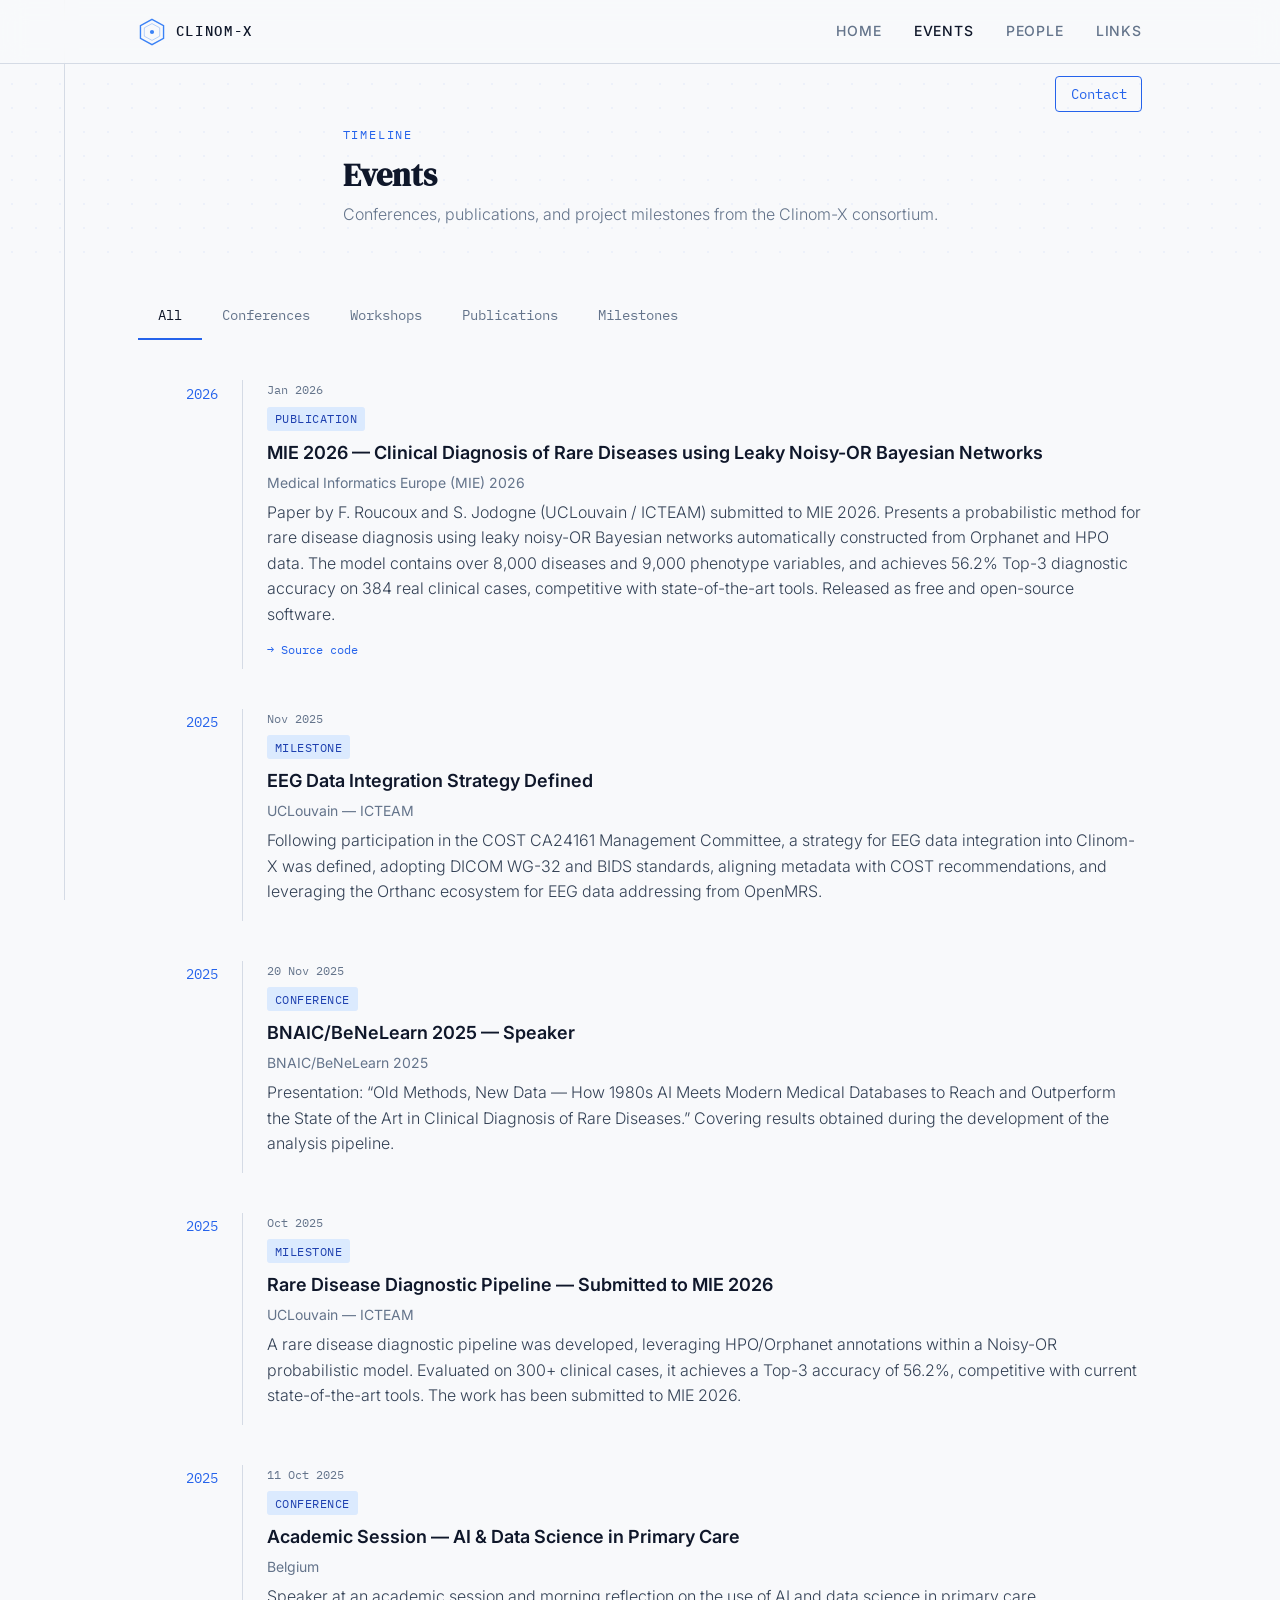
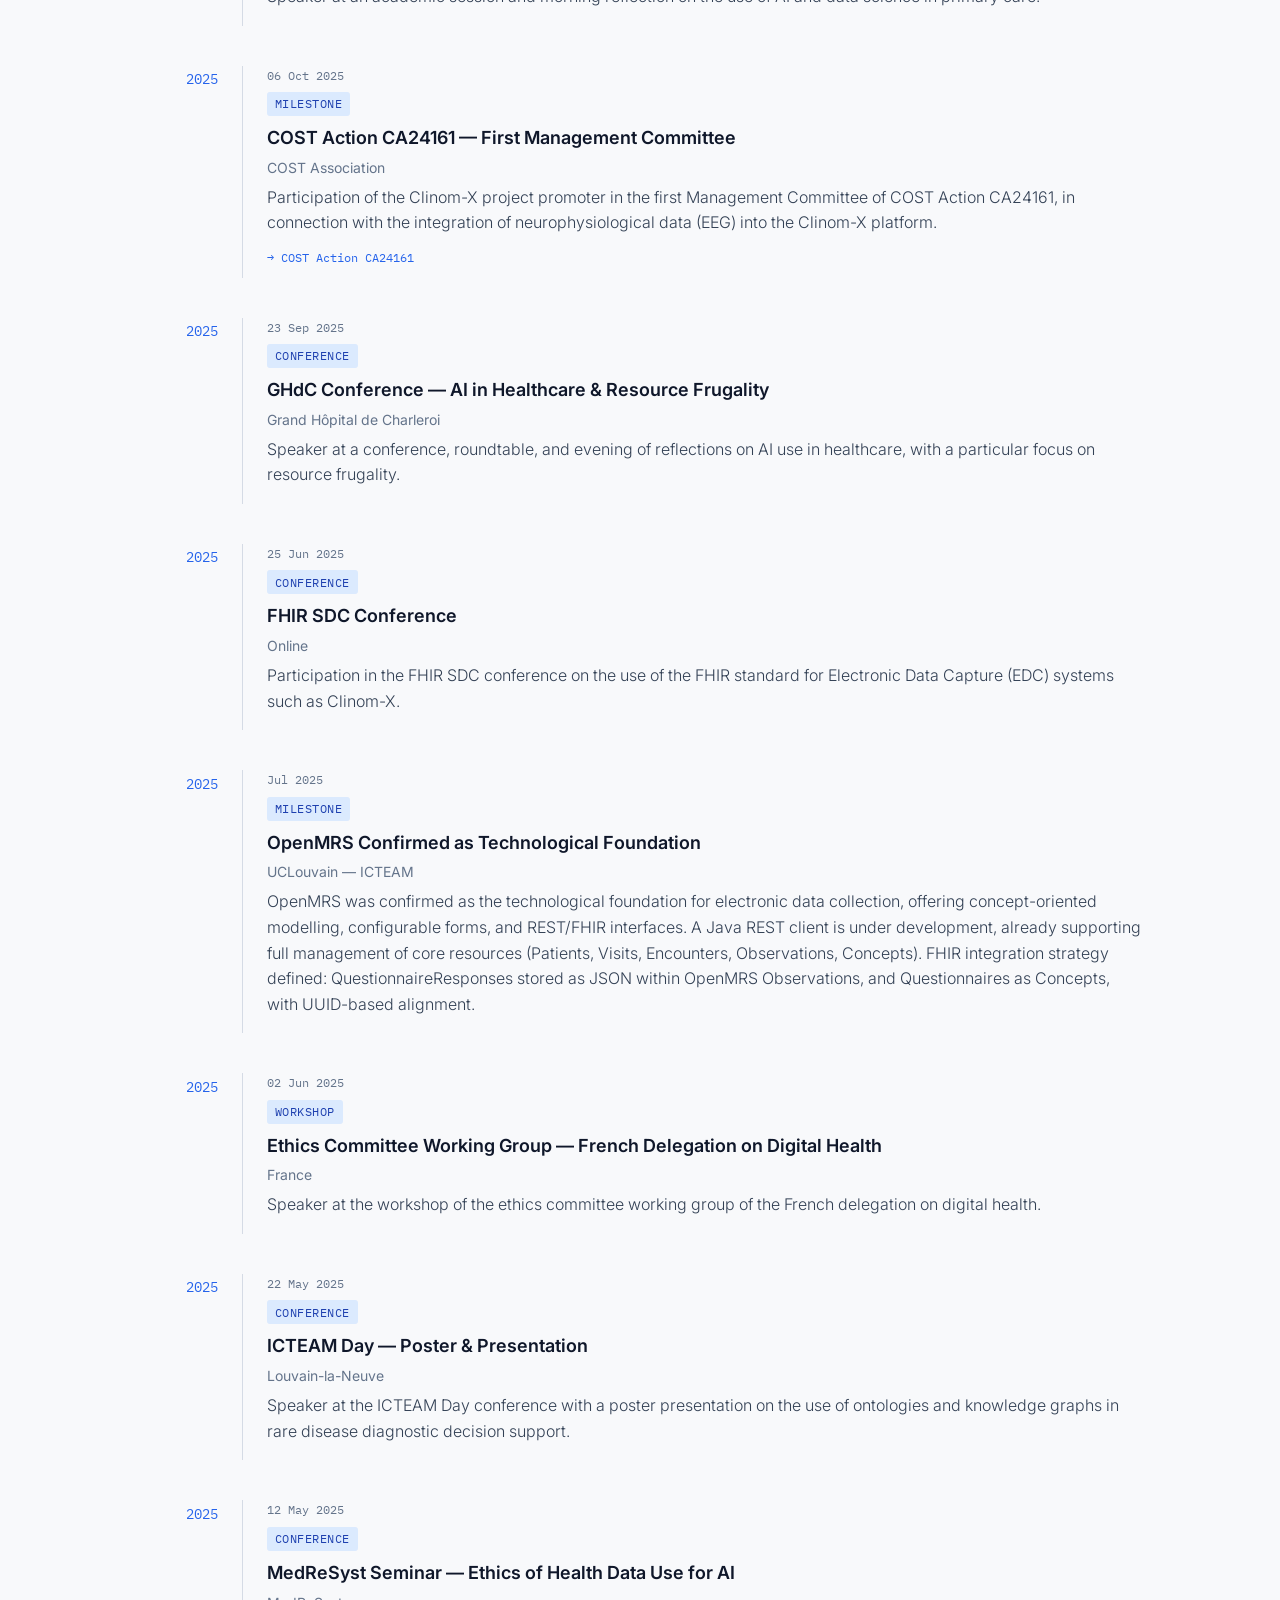
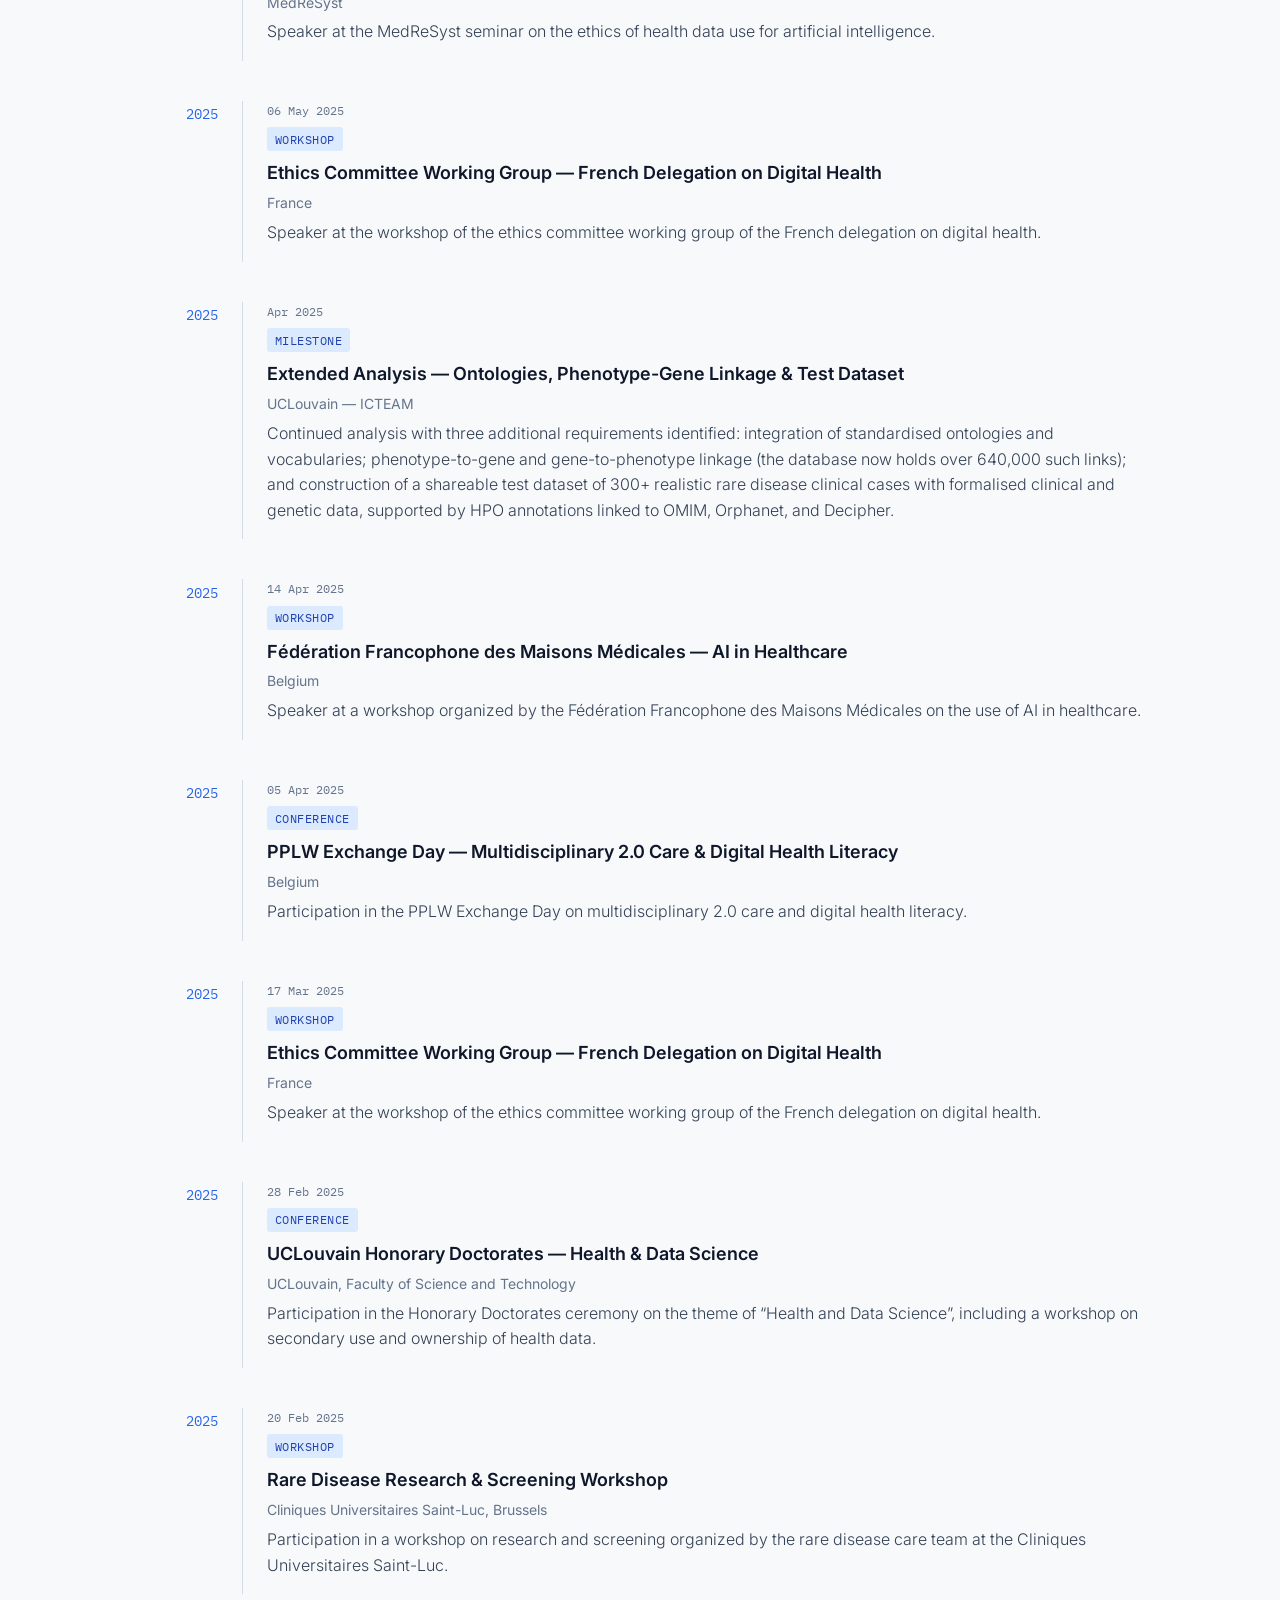
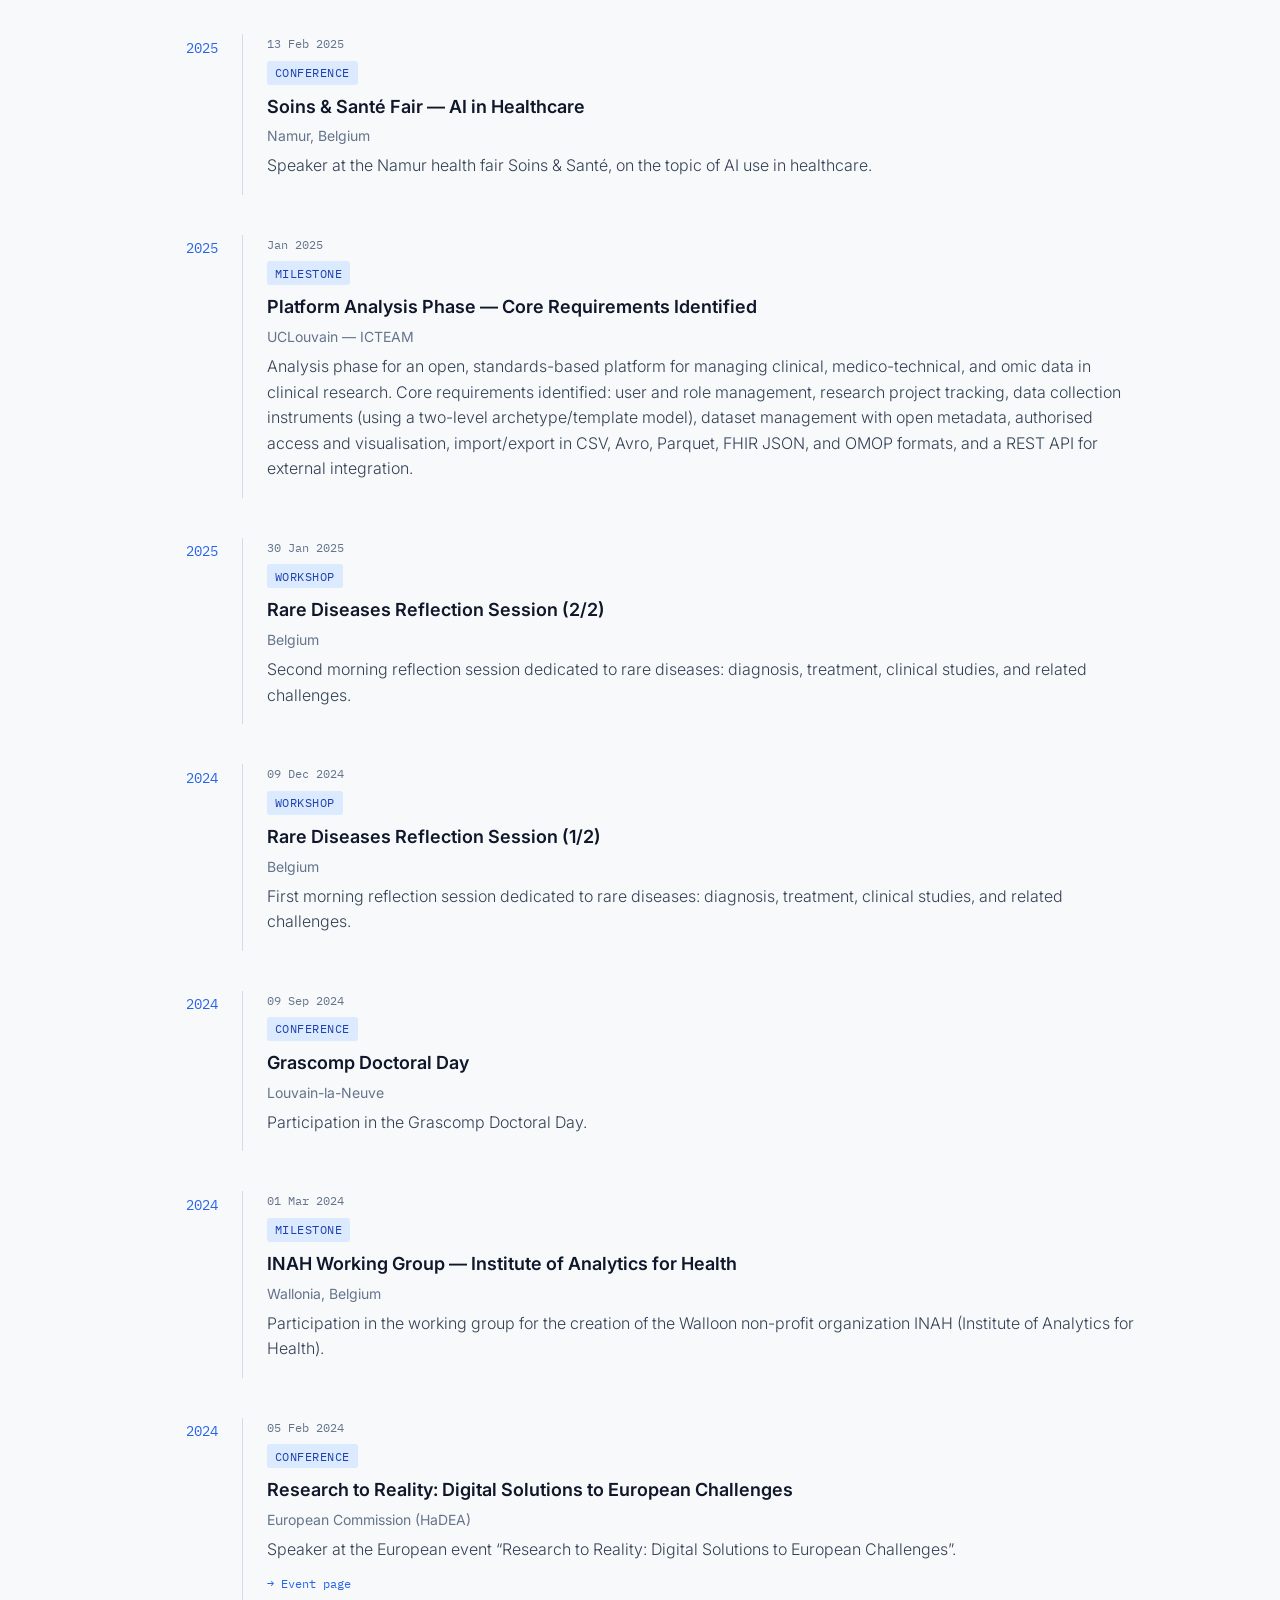
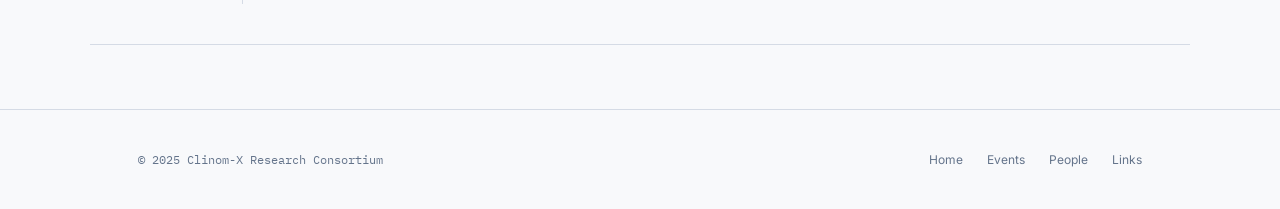
==== commit 0529d8f9: "Event filtering with pure CSS" ====
--- a/events.html
+++ b/events.html
@@ -70,19 +70,22 @@
 
     <!-- ===== FILTER BAR ===== -->
     <section class="section" style="padding-top: 2rem;">
-      <div class="container">
-        <nav class="filter-bar" aria-label="Event type filter">
-          <a href="#" class="active">All</a>
-          <a href="#">Conferences</a>
-          <a href="#">Workshops</a>
-          <a href="#">Publications</a>
-          <a href="#">Milestones</a>
-        </nav>
+      <div class="container filter-container">
+        <input type="radio" name="filter" id="filter-all" class="sr-only filter-radio" checked>
+        <label for="filter-all" class="filter-label">All</label>
+        <input type="radio" name="filter" id="filter-conference" class="sr-only filter-radio">
+        <label for="filter-conference" class="filter-label">Conferences</label>
+        <input type="radio" name="filter" id="filter-workshop" class="sr-only filter-radio">
+        <label for="filter-workshop" class="filter-label">Workshops</label>
+        <input type="radio" name="filter" id="filter-publication" class="sr-only filter-radio">
+        <label for="filter-publication" class="filter-label">Publications</label>
+        <input type="radio" name="filter" id="filter-milestone" class="sr-only filter-radio">
+        <label for="filter-milestone" class="filter-label">Milestones</label>
 
         <!-- ===== EVENTS TIMELINE ===== -->
         <ul class="timeline">
 
-          <li class="timeline-entry">
+          <li class="timeline-entry type-publication">
             <span class="timeline-year">2026</span>
             <span class="timeline-rule" aria-hidden="true"></span>
             <div class="timeline-content">
@@ -101,7 +104,7 @@
             </div>
           </li>
 
-          <li class="timeline-entry">
+          <li class="timeline-entry type-milestone">
             <span class="timeline-year">2025</span>
             <span class="timeline-rule" aria-hidden="true"></span>
             <div class="timeline-content">
@@ -116,7 +119,7 @@
             </div>
           </li>
 
-          <li class="timeline-entry">
+          <li class="timeline-entry type-conference">
             <span class="timeline-year">2025</span>
             <span class="timeline-rule" aria-hidden="true"></span>
             <div class="timeline-content">
@@ -130,7 +133,7 @@
             </div>
           </li>
 
-          <li class="timeline-entry">
+          <li class="timeline-entry type-milestone">
             <span class="timeline-year">2025</span>
             <span class="timeline-rule" aria-hidden="true"></span>
             <div class="timeline-content">
@@ -145,7 +148,7 @@
             </div>
           </li>
 
-          <li class="timeline-entry">
+          <li class="timeline-entry type-conference">
             <span class="timeline-year">2025</span>
             <span class="timeline-rule" aria-hidden="true"></span>
             <div class="timeline-content">
@@ -158,7 +161,7 @@
             </div>
           </li>
 
-          <li class="timeline-entry">
+          <li class="timeline-entry type-milestone">
             <span class="timeline-year">2025</span>
             <span class="timeline-rule" aria-hidden="true"></span>
             <div class="timeline-content">
@@ -174,7 +177,7 @@
             </div>
           </li>
 
-          <li class="timeline-entry">
+          <li class="timeline-entry type-conference">
             <span class="timeline-year">2025</span>
             <span class="timeline-rule" aria-hidden="true"></span>
             <div class="timeline-content">
@@ -187,7 +190,7 @@
             </div>
           </li>
 
-          <li class="timeline-entry">
+          <li class="timeline-entry type-conference">
             <span class="timeline-year">2025</span>
             <span class="timeline-rule" aria-hidden="true"></span>
             <div class="timeline-content">
@@ -200,7 +203,7 @@
             </div>
           </li>
 
-          <li class="timeline-entry">
+          <li class="timeline-entry type-milestone">
             <span class="timeline-year">2025</span>
             <span class="timeline-rule" aria-hidden="true"></span>
             <div class="timeline-content">
@@ -217,7 +220,7 @@
             </div>
           </li>
 
-          <li class="timeline-entry">
+          <li class="timeline-entry type-workshop">
             <span class="timeline-year">2025</span>
             <span class="timeline-rule" aria-hidden="true"></span>
             <div class="timeline-content">
@@ -230,7 +233,7 @@
             </div>
           </li>
 
-          <li class="timeline-entry">
+          <li class="timeline-entry type-conference">
             <span class="timeline-year">2025</span>
             <span class="timeline-rule" aria-hidden="true"></span>
             <div class="timeline-content">
@@ -243,7 +246,7 @@
             </div>
           </li>
 
-          <li class="timeline-entry">
+          <li class="timeline-entry type-conference">
             <span class="timeline-year">2025</span>
             <span class="timeline-rule" aria-hidden="true"></span>
             <div class="timeline-content">
@@ -256,7 +259,7 @@
             </div>
           </li>
 
-          <li class="timeline-entry">
+          <li class="timeline-entry type-workshop">
             <span class="timeline-year">2025</span>
             <span class="timeline-rule" aria-hidden="true"></span>
             <div class="timeline-content">
@@ -269,7 +272,7 @@
             </div>
           </li>
 
-          <li class="timeline-entry">
+          <li class="timeline-entry type-milestone">
             <span class="timeline-year">2025</span>
             <span class="timeline-rule" aria-hidden="true"></span>
             <div class="timeline-content">
@@ -286,7 +289,7 @@
             </div>
           </li>
 
-          <li class="timeline-entry">
+          <li class="timeline-entry type-workshop">
             <span class="timeline-year">2025</span>
             <span class="timeline-rule" aria-hidden="true"></span>
             <div class="timeline-content">
@@ -300,7 +303,7 @@
             </div>
           </li>
 
-          <li class="timeline-entry">
+          <li class="timeline-entry type-conference">
             <span class="timeline-year">2025</span>
             <span class="timeline-rule" aria-hidden="true"></span>
             <div class="timeline-content">
@@ -314,7 +317,7 @@
             </div>
           </li>
 
-          <li class="timeline-entry">
+          <li class="timeline-entry type-workshop">
             <span class="timeline-year">2025</span>
             <span class="timeline-rule" aria-hidden="true"></span>
             <div class="timeline-content">
@@ -327,7 +330,7 @@
             </div>
           </li>
 
-          <li class="timeline-entry">
+          <li class="timeline-entry type-conference">
             <span class="timeline-year">2025</span>
             <span class="timeline-rule" aria-hidden="true"></span>
             <div class="timeline-content">
@@ -340,7 +343,7 @@
             </div>
           </li>
 
-          <li class="timeline-entry">
+          <li class="timeline-entry type-workshop">
             <span class="timeline-year">2025</span>
             <span class="timeline-rule" aria-hidden="true"></span>
             <div class="timeline-content">
@@ -353,7 +356,7 @@
             </div>
           </li>
 
-          <li class="timeline-entry">
+          <li class="timeline-entry type-conference">
             <span class="timeline-year">2025</span>
             <span class="timeline-rule" aria-hidden="true"></span>
             <div class="timeline-content">
@@ -366,7 +369,7 @@
             </div>
           </li>
 
-          <li class="timeline-entry">
+          <li class="timeline-entry type-milestone">
             <span class="timeline-year">2025</span>
             <span class="timeline-rule" aria-hidden="true"></span>
             <div class="timeline-content">
@@ -382,7 +385,7 @@
             </div>
           </li>
 
-          <li class="timeline-entry">
+          <li class="timeline-entry type-workshop">
             <span class="timeline-year">2025</span>
             <span class="timeline-rule" aria-hidden="true"></span>
             <div class="timeline-content">
@@ -395,7 +398,7 @@
             </div>
           </li>
 
-          <li class="timeline-entry">
+          <li class="timeline-entry type-workshop">
             <span class="timeline-year">2024</span>
             <span class="timeline-rule" aria-hidden="true"></span>
             <div class="timeline-content">
@@ -408,7 +411,7 @@
             </div>
           </li>
 
-          <li class="timeline-entry">
+          <li class="timeline-entry type-conference">
             <span class="timeline-year">2024</span>
             <span class="timeline-rule" aria-hidden="true"></span>
             <div class="timeline-content">
@@ -420,7 +423,7 @@
             </div>
           </li>
 
-          <li class="timeline-entry">
+          <li class="timeline-entry type-milestone">
             <span class="timeline-year">2024</span>
             <span class="timeline-rule" aria-hidden="true"></span>
             <div class="timeline-content">
@@ -433,7 +436,7 @@
             </div>
           </li>
 
-          <li class="timeline-entry">
+          <li class="timeline-entry type-conference">
             <span class="timeline-year">2024</span>
             <span class="timeline-rule" aria-hidden="true"></span>
             <div class="timeline-content">
--- a/css/style.css
+++ b/css/style.css
@@ -1002,30 +1002,45 @@
    5.2 Events page
    --------------------------------------------------------- */
 
-.filter-bar {
-  display: flex;
-  gap: 0;
-  margin-bottom: 2.5rem;
+/* Filter container: radios + labels + timeline as siblings */
+.filter-container {
+  display: flex;
+  flex-wrap: wrap;
   border-bottom: 1px solid var(--clr-border);
-}
-
-.filter-bar a {
+  margin-bottom: 0;
+}
+
+.filter-label {
   font-family: 'IBM Plex Mono', monospace;
   font-size: var(--fs-sm);
   color: var(--clr-text-muted);
   padding: 0.75rem 1.25rem;
-  text-decoration: none;
   border-bottom: 2px solid transparent;
   transition: all 0.2s ease;
-}
-
-.filter-bar a:hover {
-  color: var(--clr-text-bright);
-}
-
-.filter-bar a.active {
+  cursor: pointer;
+}
+
+.filter-label:hover {
+  color: var(--clr-text-bright);
+}
+
+.filter-radio:checked + .filter-label {
   color: var(--clr-text-bright);
   border-bottom-color: var(--clr-accent);
+}
+
+/* Timeline takes full width below the filter labels */
+.filter-container .timeline {
+  flex-basis: 100%;
+  margin-top: 2.5rem;
+}
+
+/* Filtering logic */
+#filter-conference:checked ~ .timeline .timeline-entry:not(.type-conference),
+#filter-workshop:checked ~ .timeline .timeline-entry:not(.type-workshop),
+#filter-publication:checked ~ .timeline .timeline-entry:not(.type-publication),
+#filter-milestone:checked ~ .timeline .timeline-entry:not(.type-milestone) {
+  display: none;
 }
 
 /* ---------------------------------------------------------
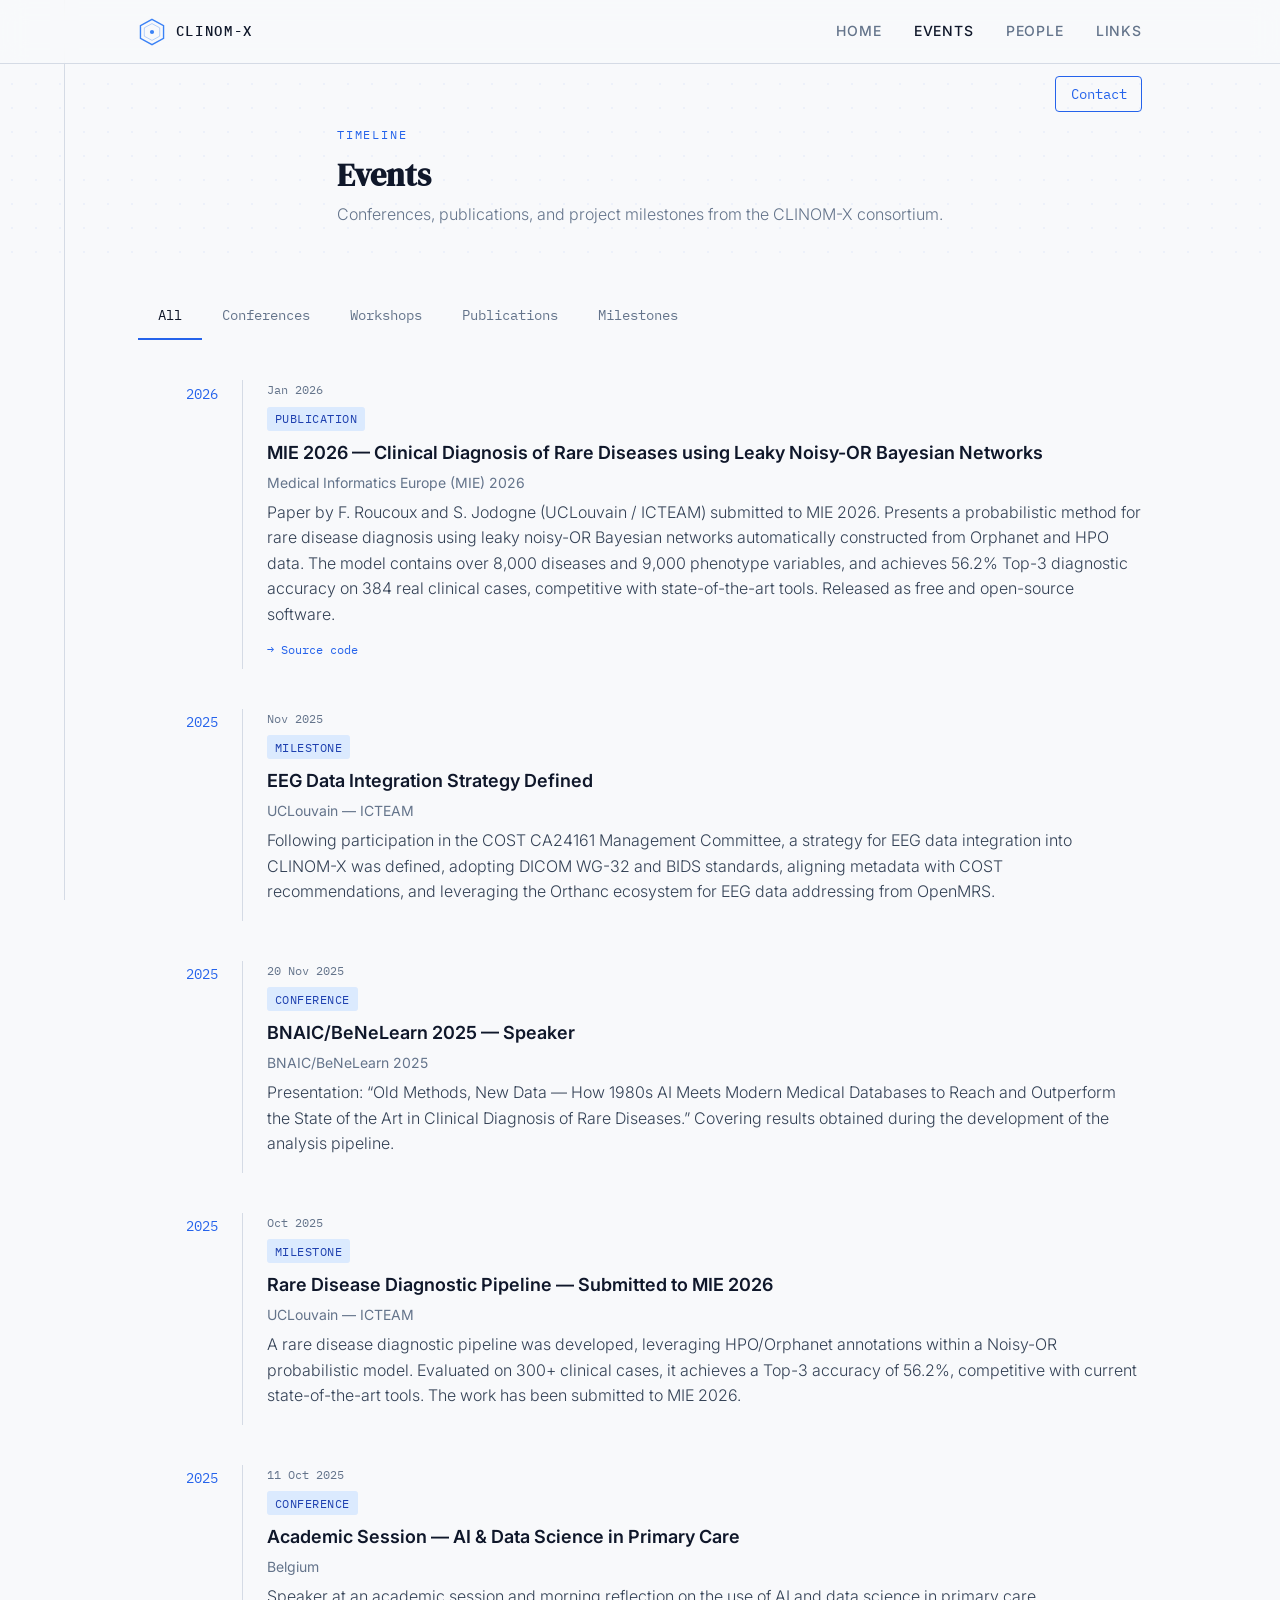
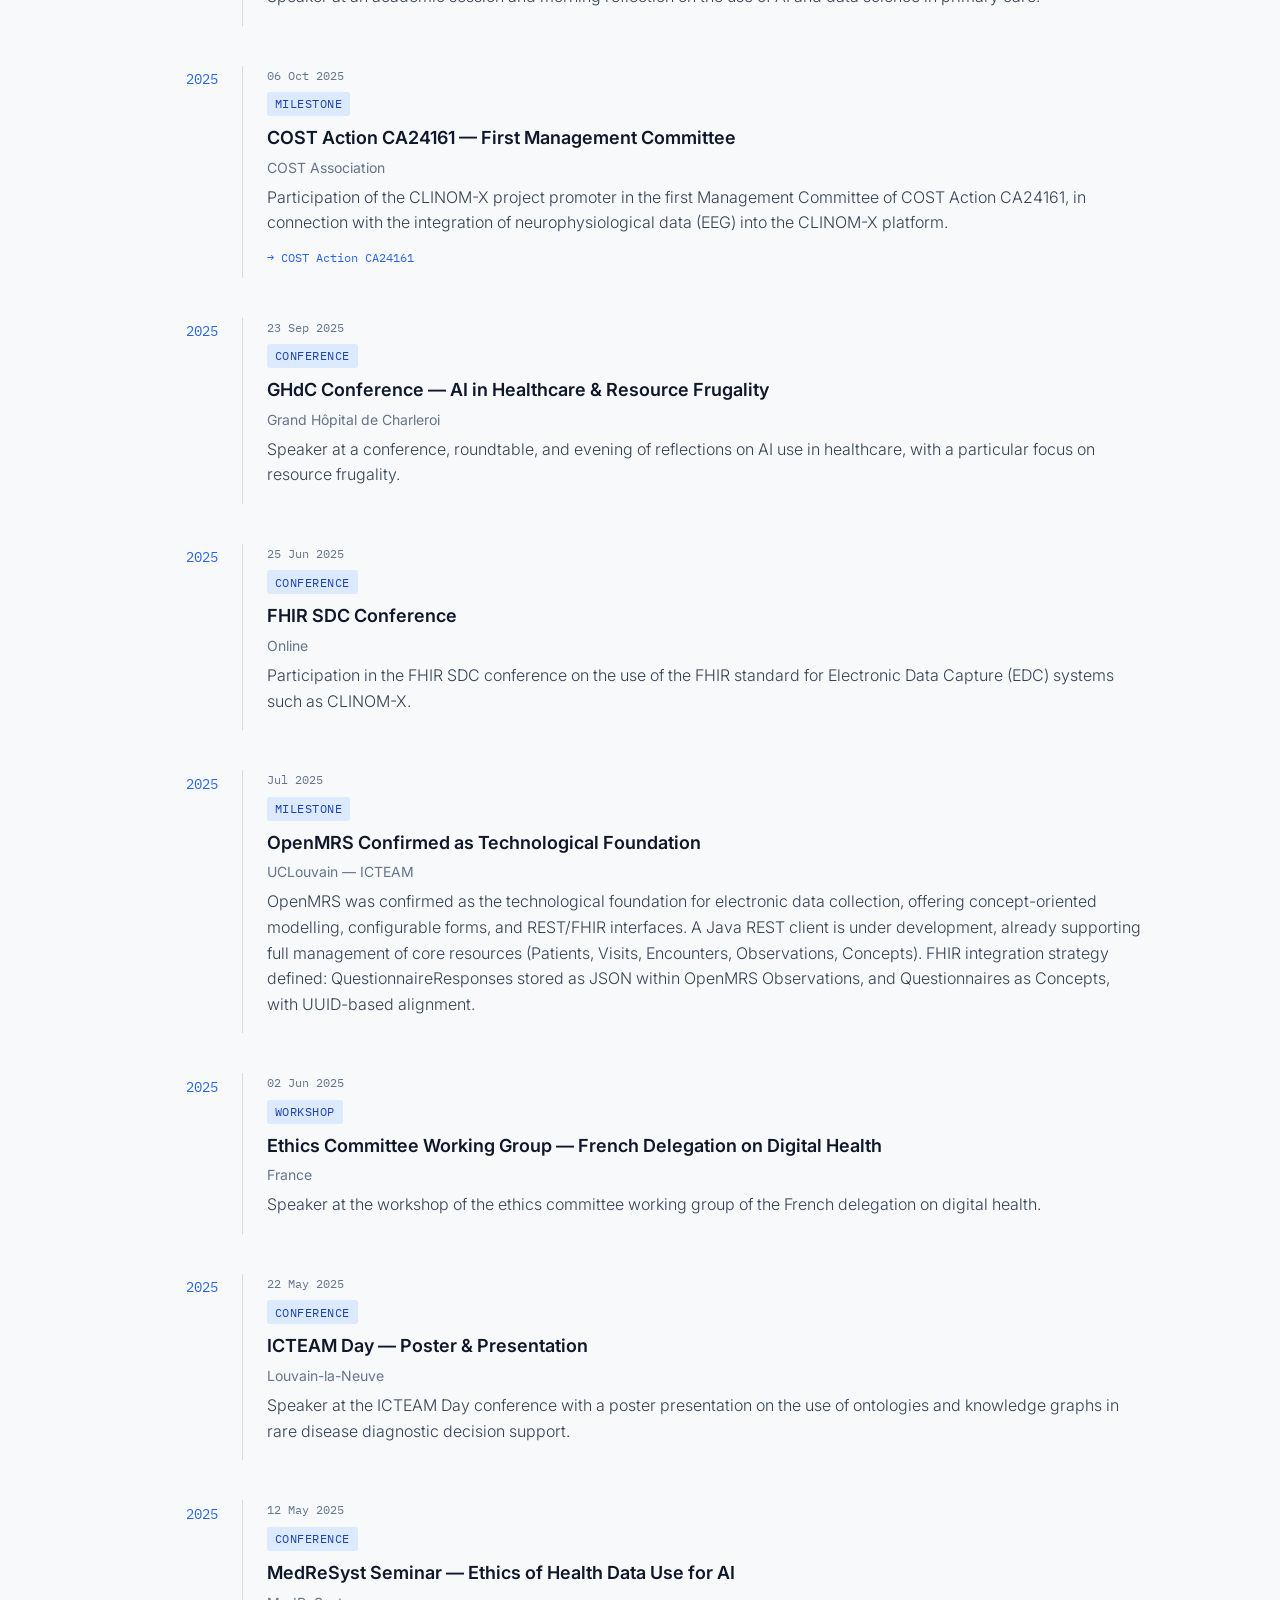
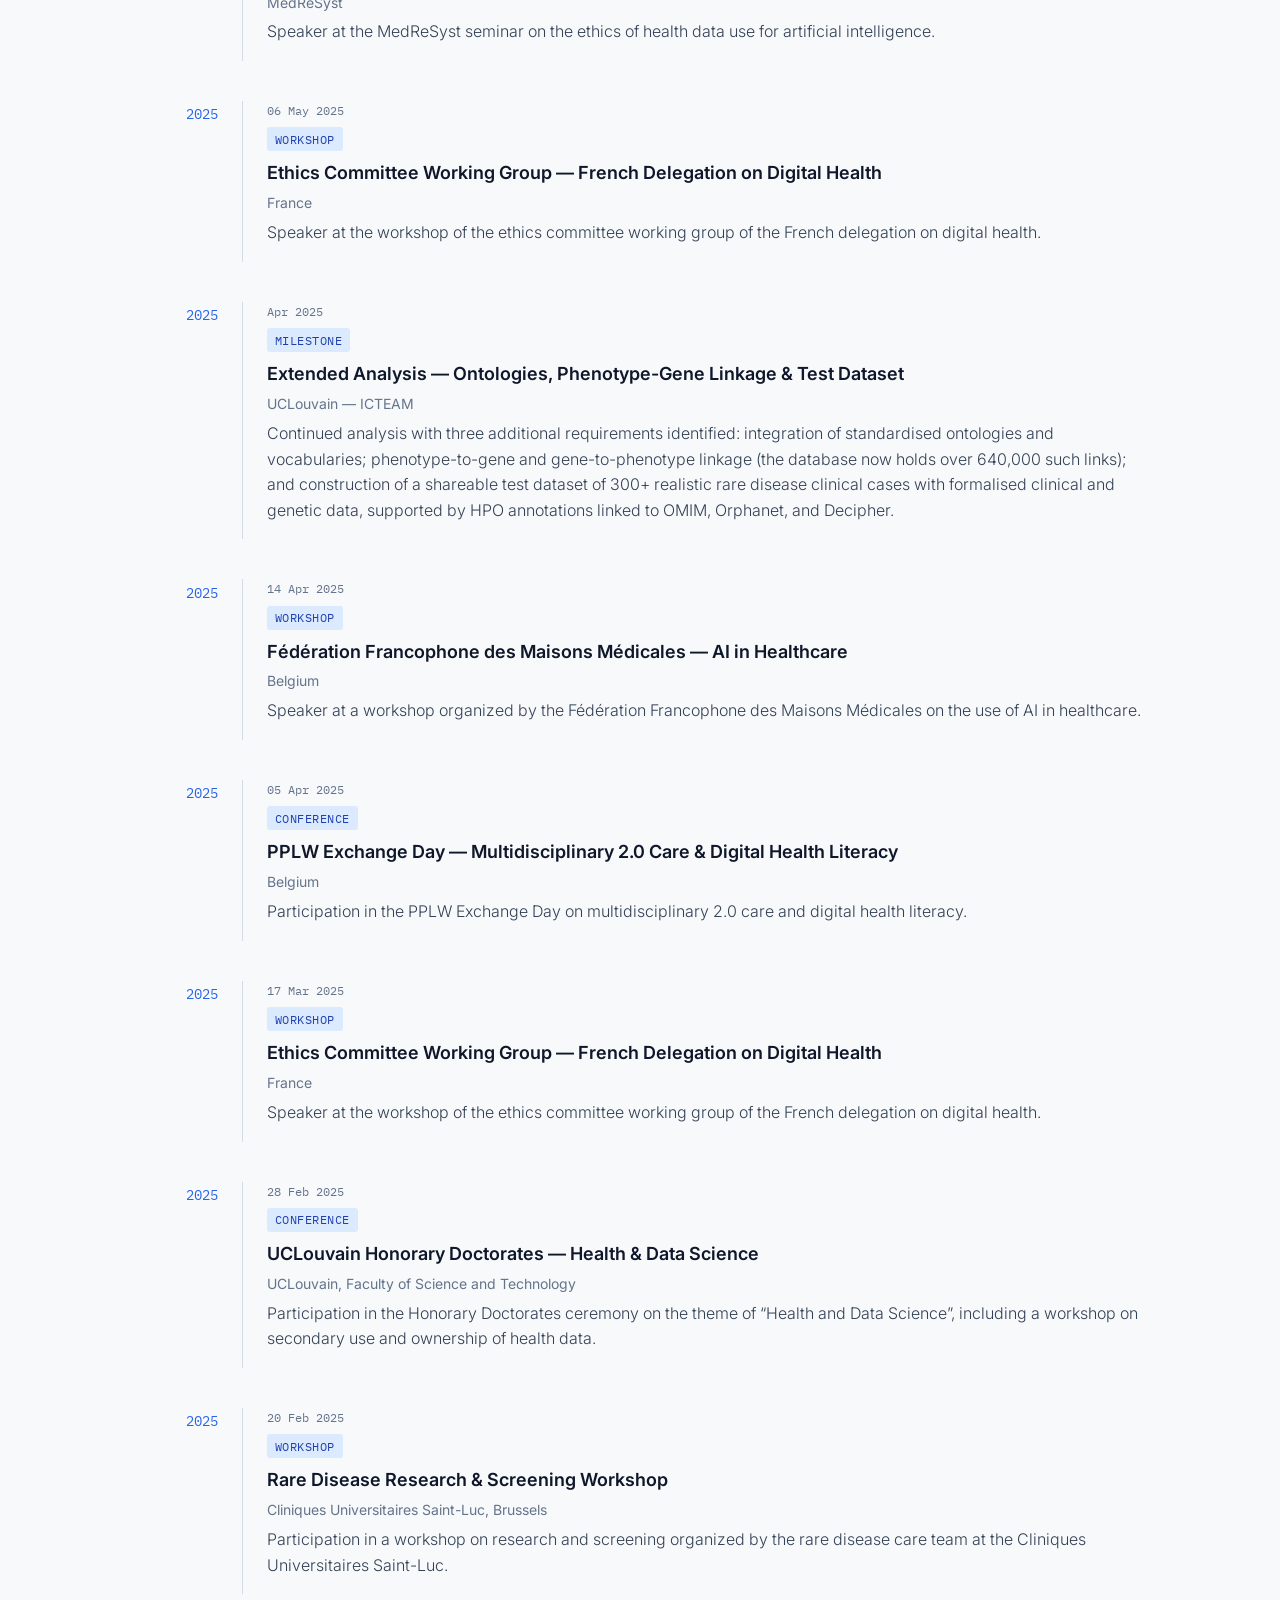
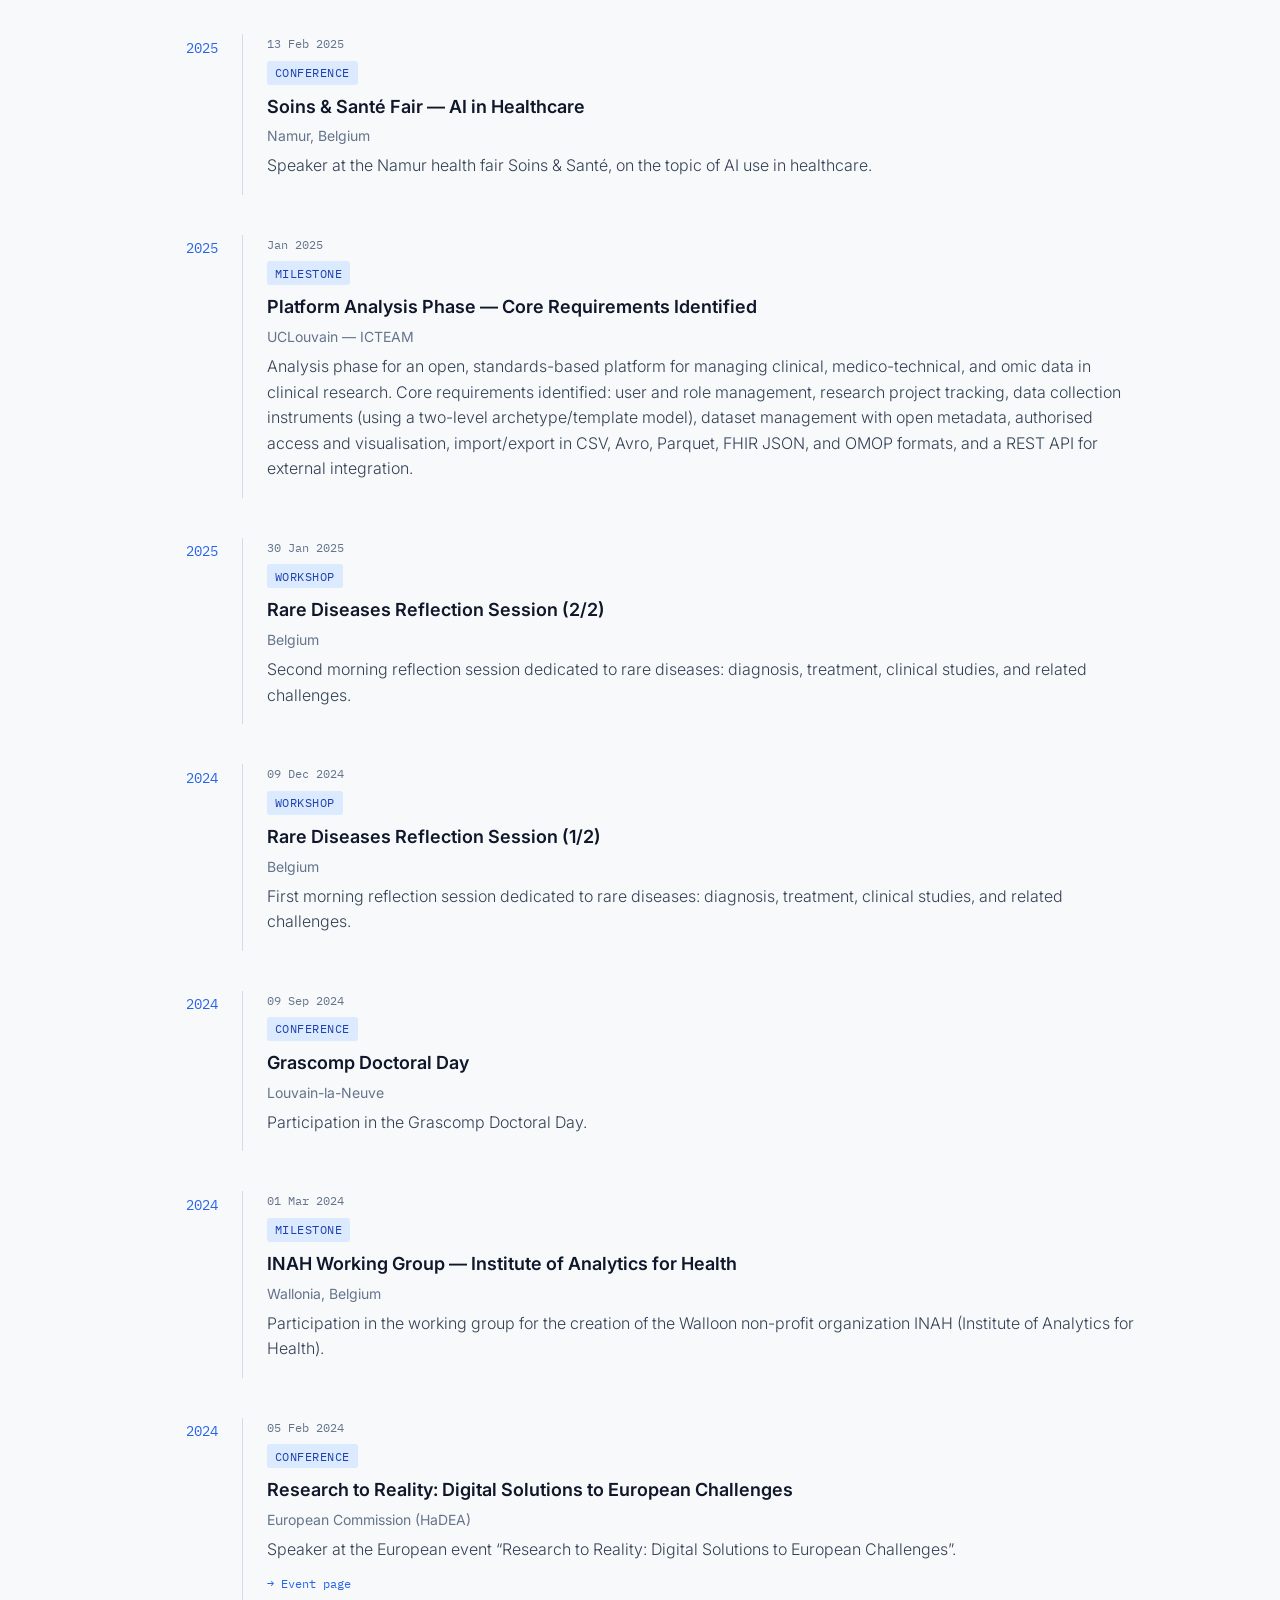
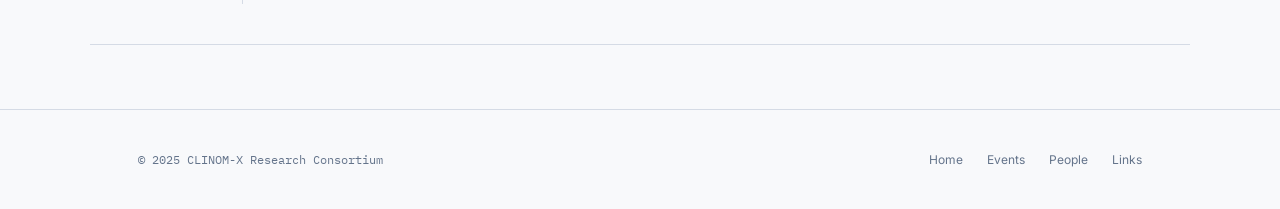
==== commit 5e33ed72: "Capitalize CLINOM-X" ====
--- a/events.html
+++ b/events.html
@@ -4,8 +4,8 @@
 <head>
   <meta charset="UTF-8">
   <meta name="viewport" content="width=device-width, initial-scale=1.0">
-  <meta name="description" content="Clinom-X — Project events, conferences, publications, and milestones.">
-  <title>Clinom-X | Events</title>
+  <meta name="description" content="CLINOM-X — Project events, conferences, publications, and milestones.">
+  <title>CLINOM-X | Events</title>
   <link rel="icon" href="favicon.ico">
   <link
     href="https://fonts.googleapis.com/css2?family=DM+Serif+Display:ital@0;1&family=IBM+Plex+Mono:wght@400;500&family=Inter:wght@300;400;500;600&display=swap"
@@ -20,7 +20,7 @@
   <!-- ===== HEADER ===== -->
   <header class="site-header">
     <div class="header-inner">
-      <a href="index.html" class="logo" aria-label="Clinom-X home">
+      <a href="index.html" class="logo" aria-label="CLINOM-X home">
         <svg class="logo-mark" viewBox="0 0 40 40" aria-hidden="true">
           <polygon points="20,2 36.5,11 36.5,29 20,38 3.5,29 3.5,11" fill="none" stroke="#3b82f6" stroke-width="2" />
           <polygon points="20,8 31,14 31,26 20,32 9,26 9,14" fill="none" stroke="#3b82f6" stroke-width="1"
@@ -64,7 +64,7 @@
       <div class="container">
         <p class="eyebrow">Timeline</p>
         <h1>Events</h1>
-        <p class="subtitle">Conferences, publications, and project milestones from the Clinom-X consortium.</p>
+        <p class="subtitle">Conferences, publications, and project milestones from the CLINOM-X consortium.</p>
       </div>
     </section>
 
@@ -113,7 +113,7 @@
               <p class="timeline-title">EEG Data Integration Strategy Defined</p>
               <p class="timeline-venue">UCLouvain &mdash; ICTEAM</p>
               <p class="timeline-desc">Following participation in the COST CA24161 Management Committee, a strategy for
-                EEG data integration into Clinom-X was defined, adopting DICOM WG-32 and BIDS standards, aligning
+                EEG data integration into CLINOM-X was defined, adopting DICOM WG-32 and BIDS standards, aligning
                 metadata with COST recommendations, and leveraging the Orthanc ecosystem for EEG data addressing from
                 OpenMRS.</p>
             </div>
@@ -169,9 +169,9 @@
               <span class="tag">Milestone</span>
               <p class="timeline-title">COST Action CA24161 &mdash; First Management Committee</p>
               <p class="timeline-venue">COST Association</p>
-              <p class="timeline-desc">Participation of the Clinom-X project promoter in the first Management Committee
+              <p class="timeline-desc">Participation of the CLINOM-X project promoter in the first Management Committee
                 of COST Action CA24161, in connection with the integration of neurophysiological data (EEG) into the
-                Clinom-X platform.</p>
+                CLINOM-X platform.</p>
               <a href="https://www.cost.eu/actions/CA24161/" class="timeline-link" target="_blank"
                 rel="noopener noreferrer">&rarr; COST Action CA24161</a>
             </div>
@@ -199,7 +199,7 @@
               <p class="timeline-title">FHIR SDC Conference</p>
               <p class="timeline-venue">Online</p>
               <p class="timeline-desc">Participation in the FHIR SDC conference on the use of the FHIR standard for
-                Electronic Data Capture (EDC) systems such as Clinom-X.</p>
+                Electronic Data Capture (EDC) systems such as CLINOM-X.</p>
             </div>
           </li>
 
@@ -460,7 +460,7 @@
   <!-- ===== FOOTER ===== -->
   <footer class="site-footer">
     <div class="footer-inner">
-      <p class="footer-copy">&copy; 2025 Clinom-X Research Consortium</p>
+      <p class="footer-copy">&copy; 2025 CLINOM-X Research Consortium</p>
       <nav class="footer-nav" aria-label="Footer navigation">
         <a href="index.html">Home</a>
         <a href="events.html">Events</a>
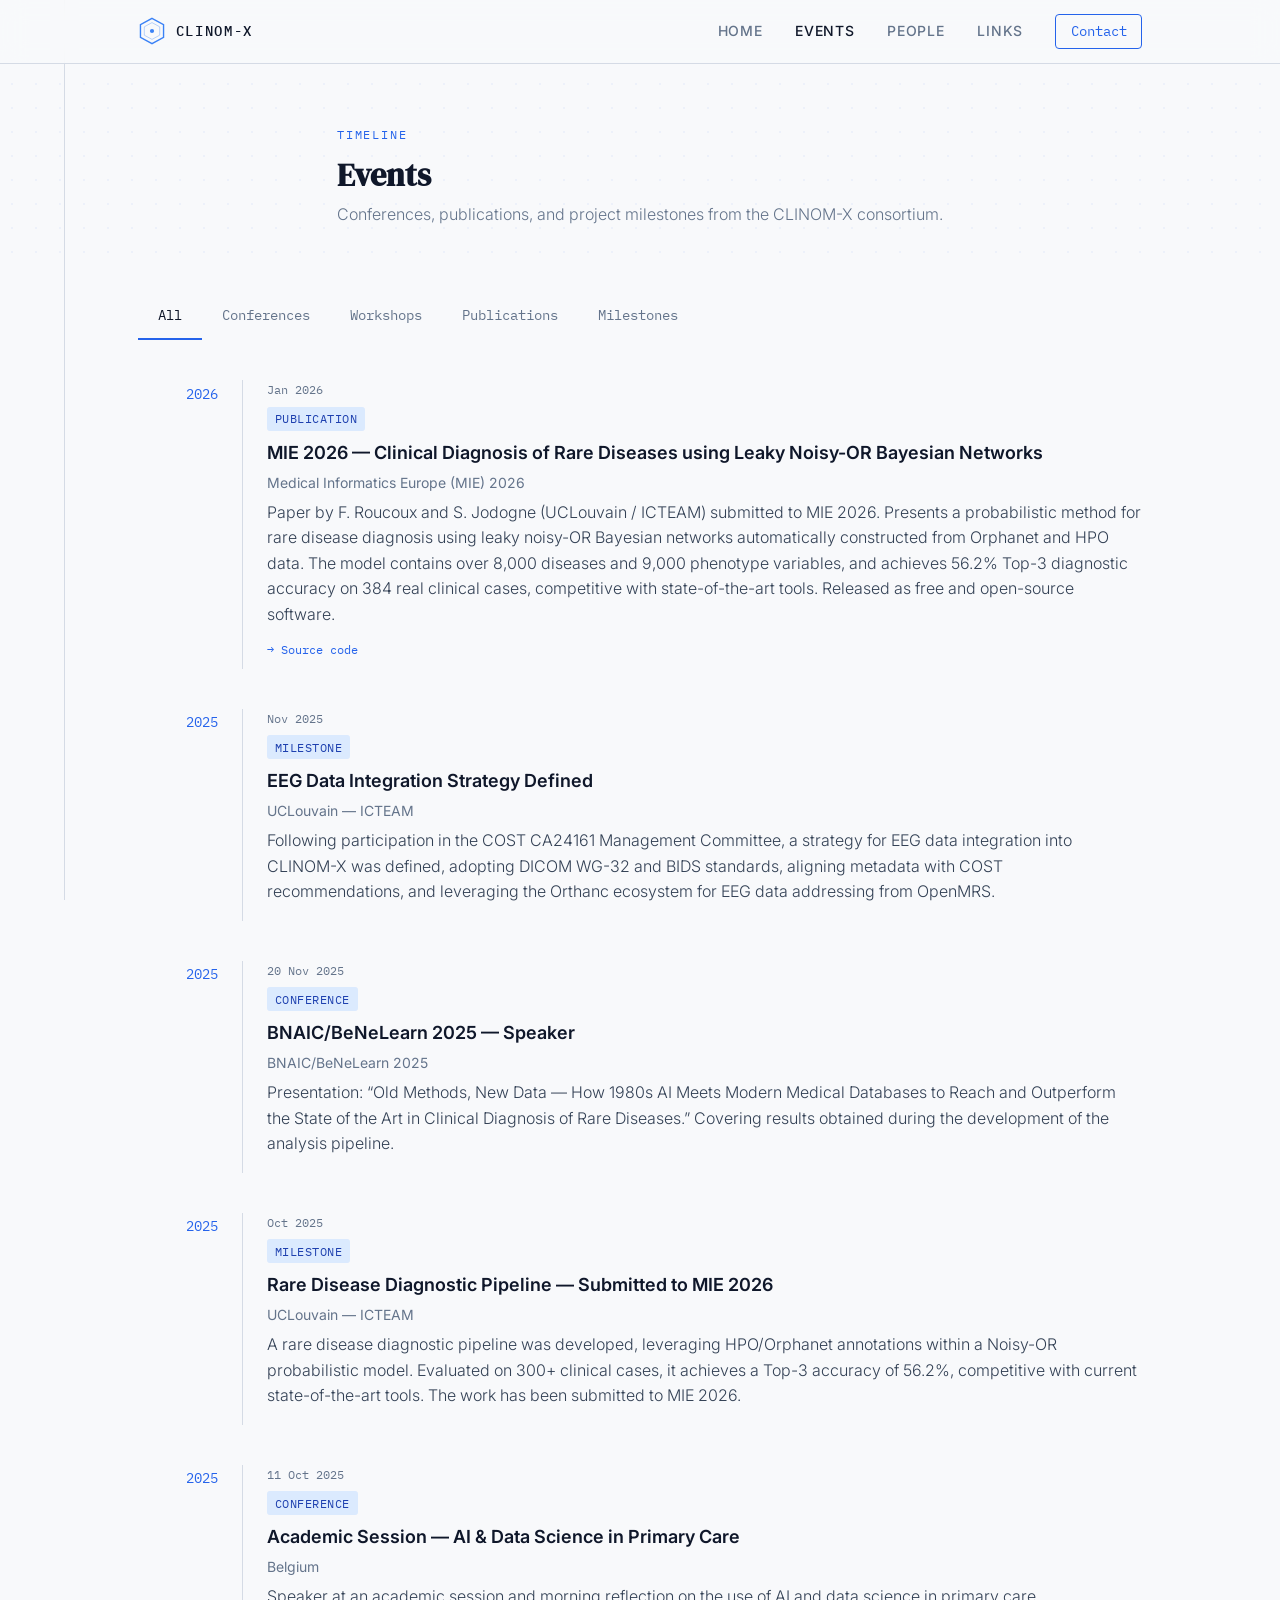
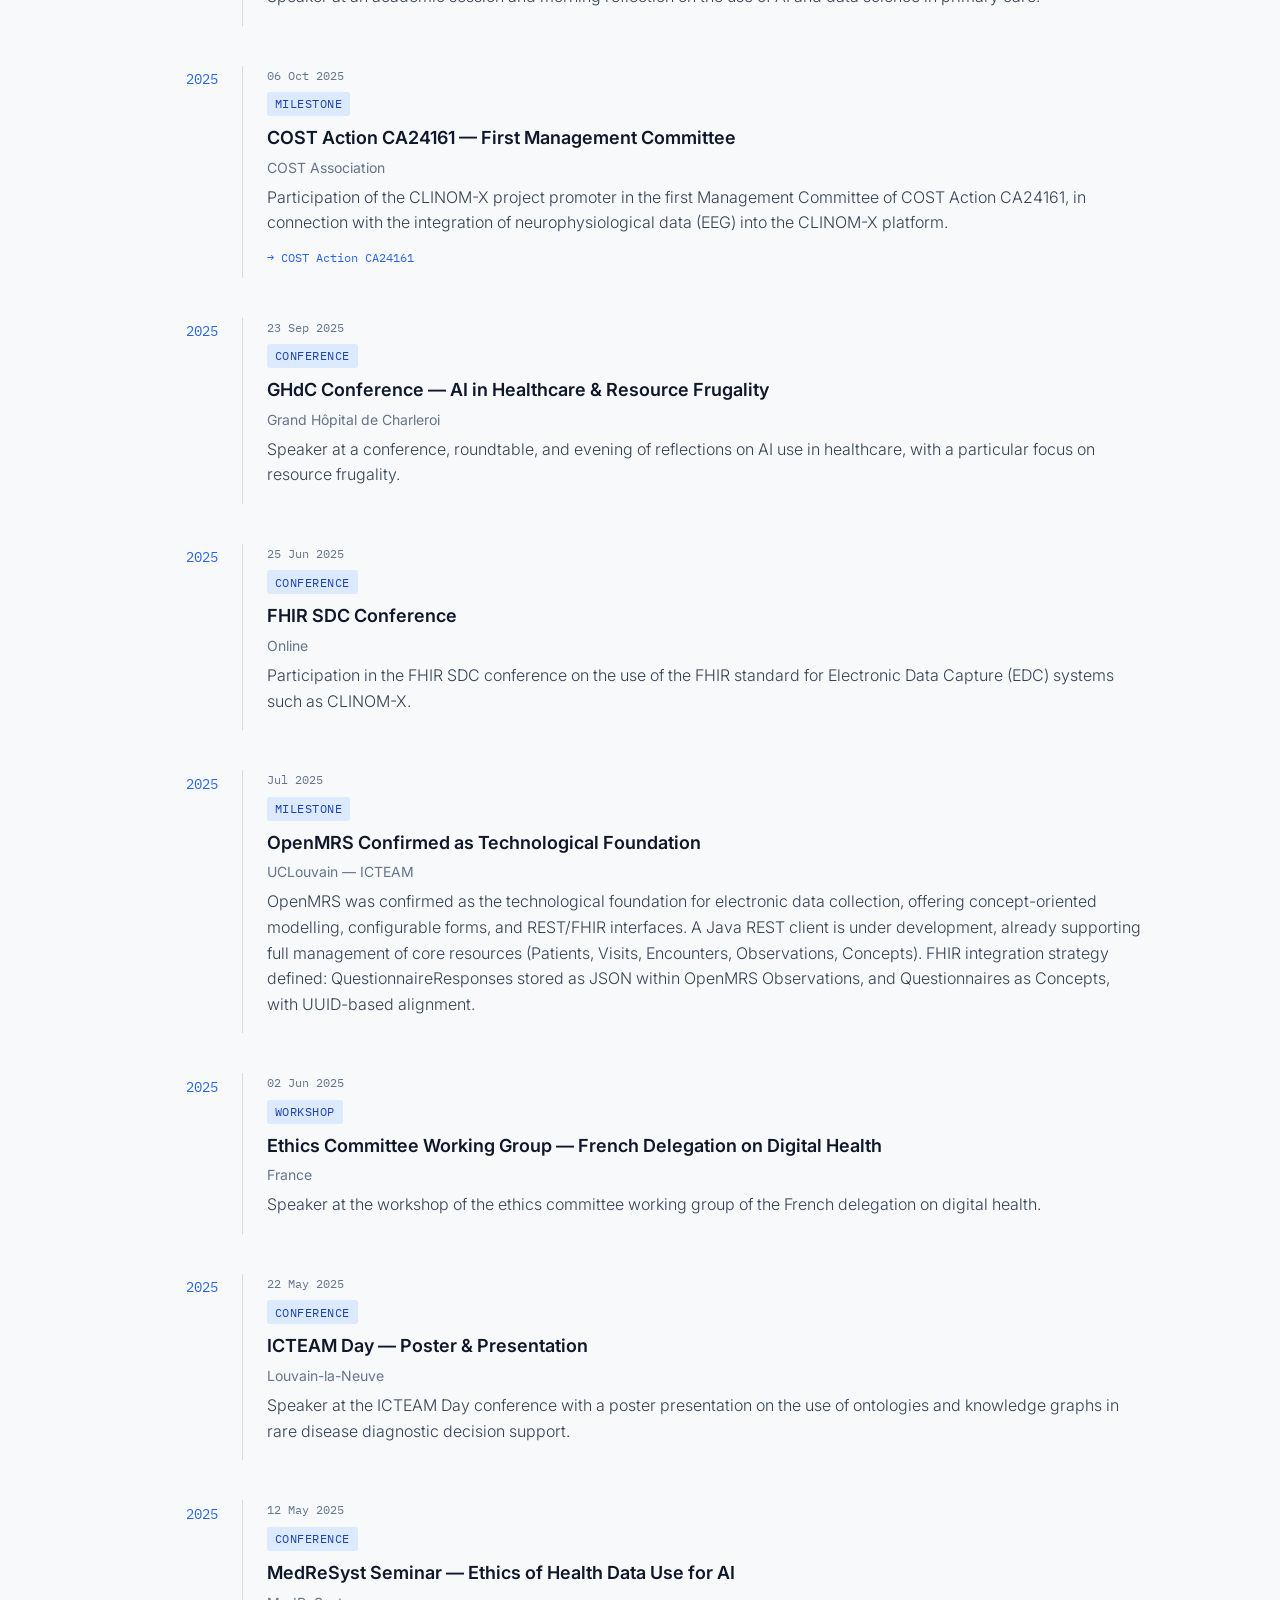
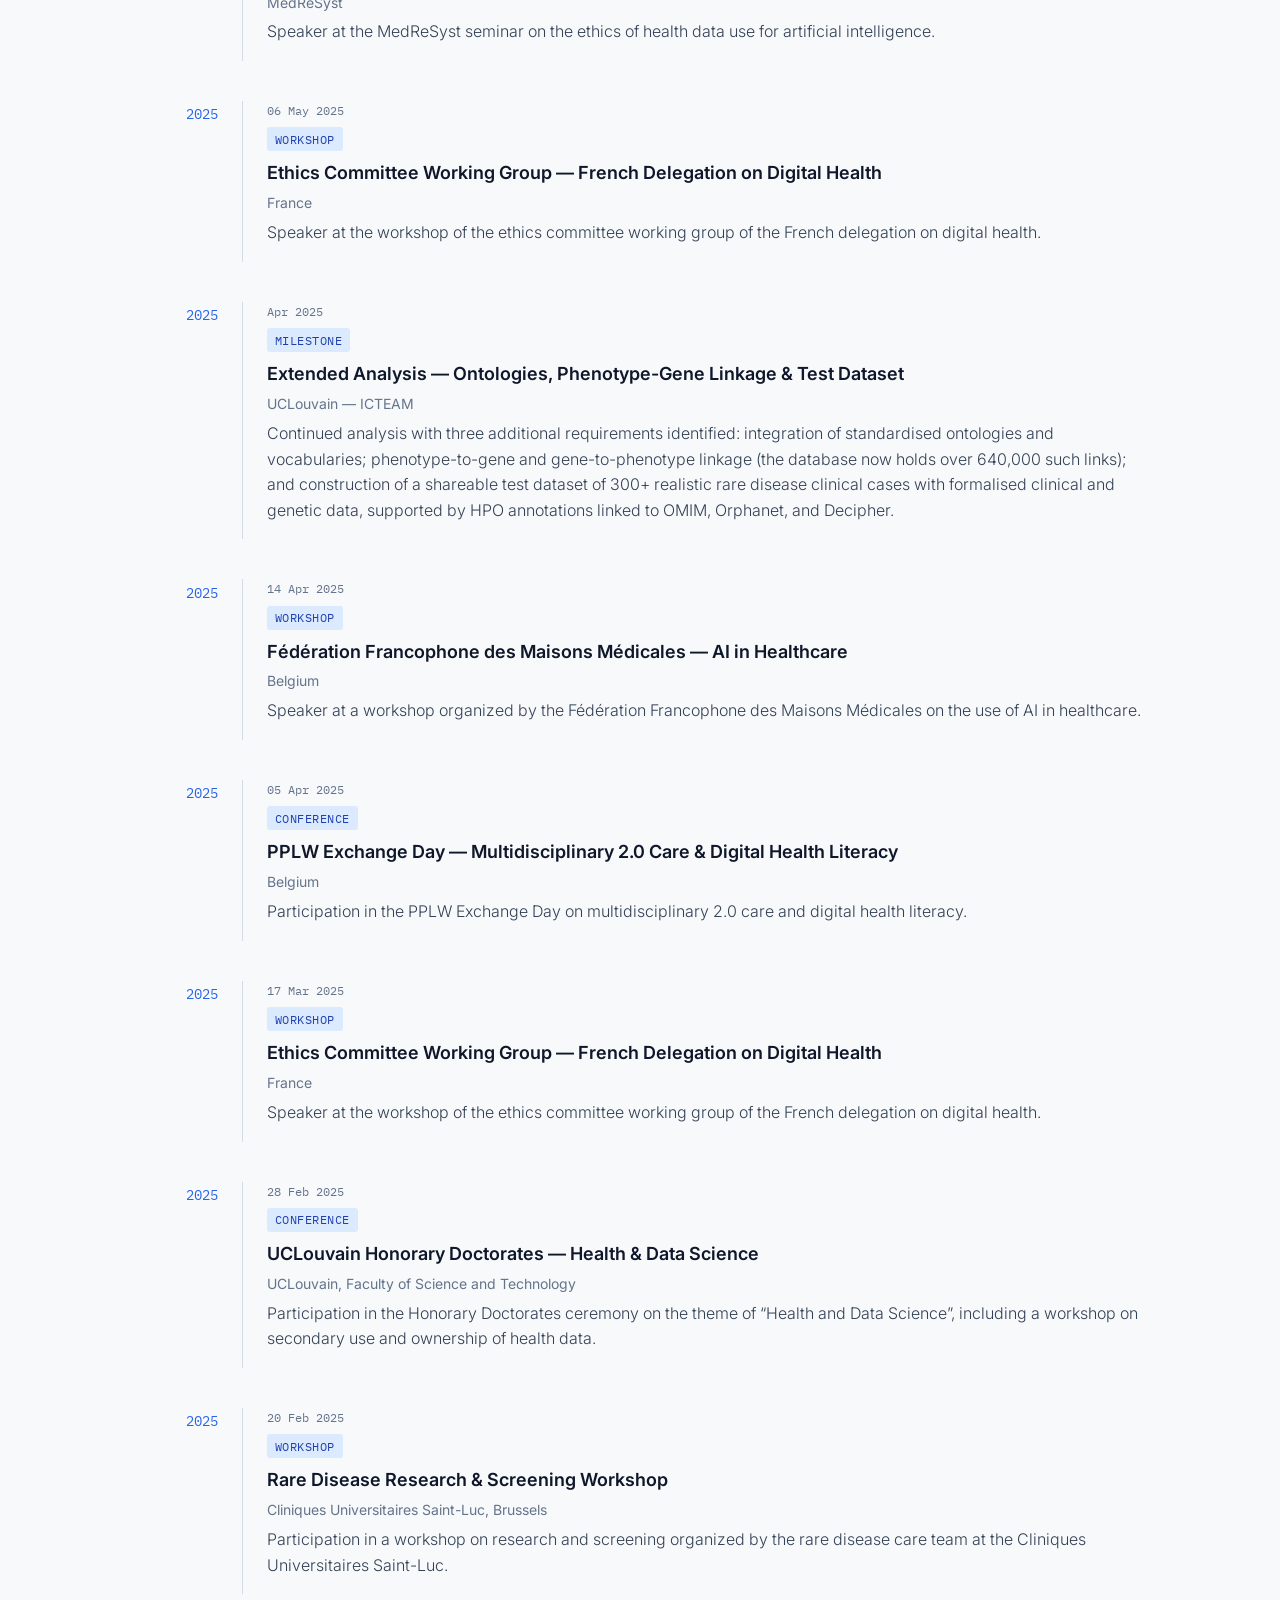
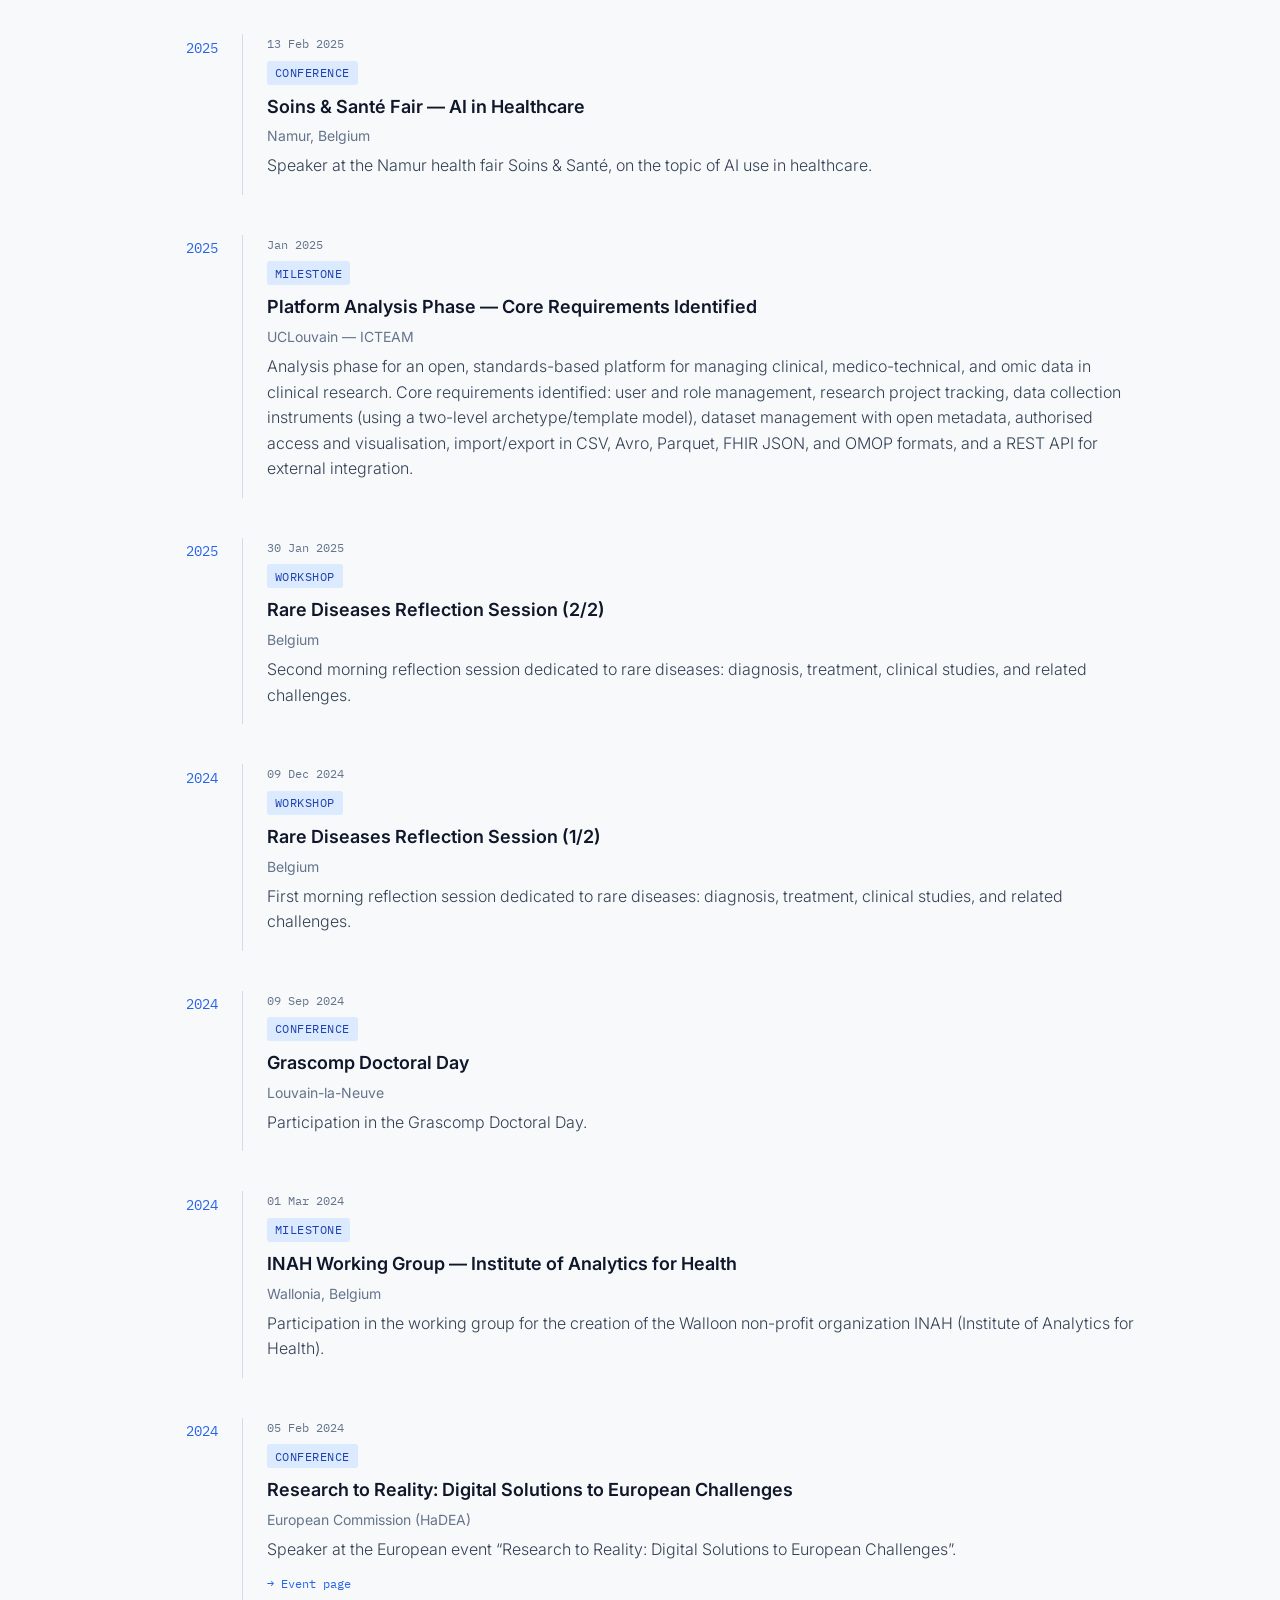
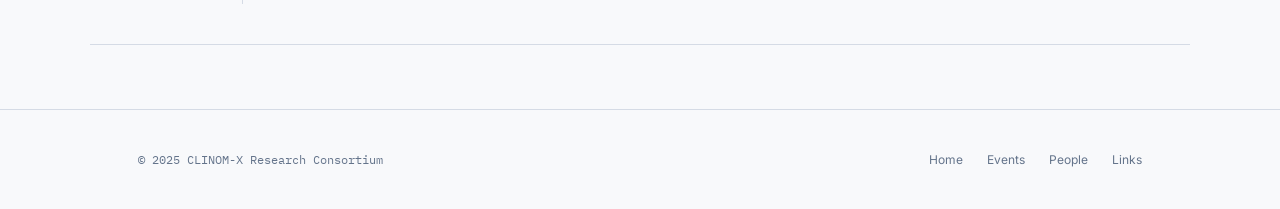
==== commit ffb3ec94: "Change 'Contact' button position" ====
--- a/events.html
+++ b/events.html
@@ -45,7 +45,6 @@
     </div>
   </header>
 
-  <a href="mailto:francois.roucoux@uclouvain.be" class="btn-contact btn-contact-fixed">Contact</a>
 
   <main id="main" class="page-content">
 
--- a/css/style.css
+++ b/css/style.css
@@ -235,20 +235,13 @@
 }
 
 .btn-contact-fixed {
-  position: fixed;
-  top: 4.75rem;
-  z-index: 99;
-  right: calc(50% - 550px + clamp(1rem, 5vw, 3rem));
-}
-
-.btn-contact-nav {
   display: none;
 }
 
-@media (max-width: 1100px) {
-  .btn-contact-fixed {
-    right: clamp(1rem, 5vw, 3rem);
-  }
+.nav-menu {
+  display: flex;
+  align-items: center;
+  gap: 2rem;
 }
 
 /* Hamburger toggle (CSS-only) */
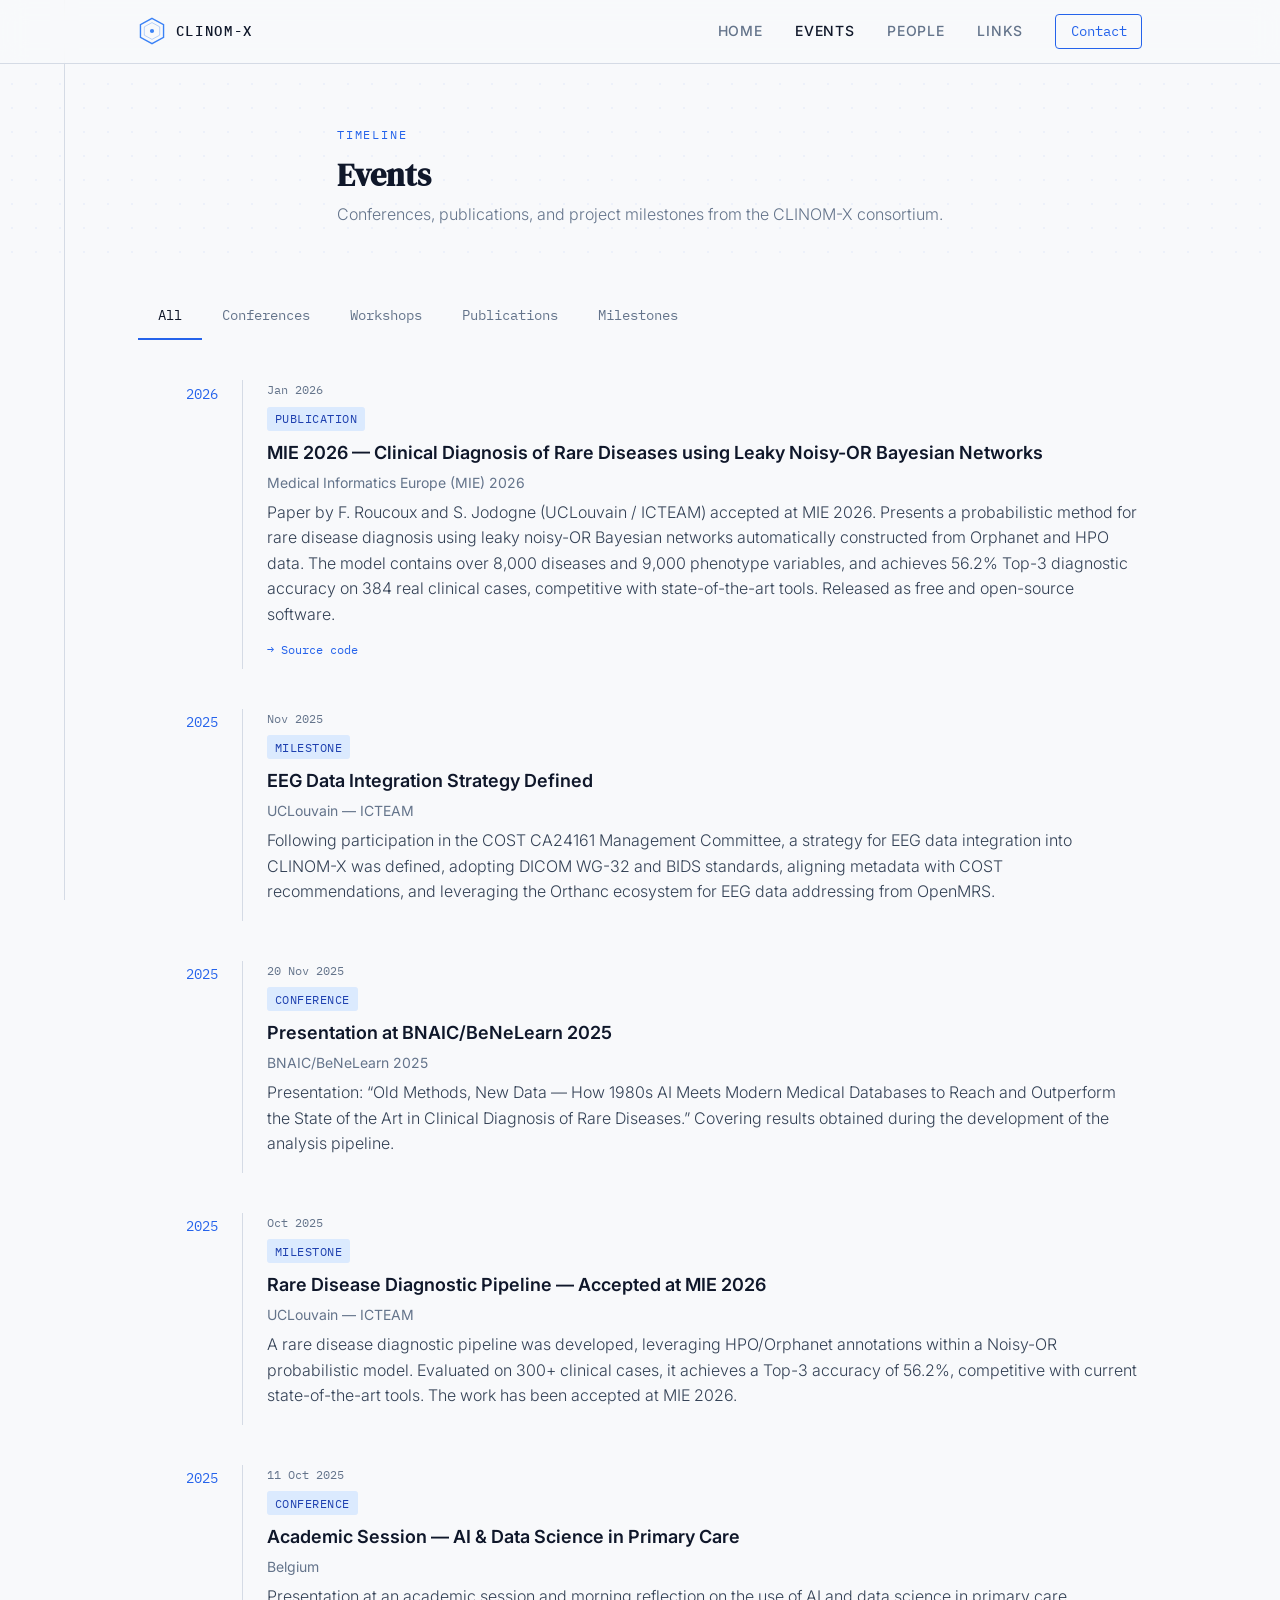
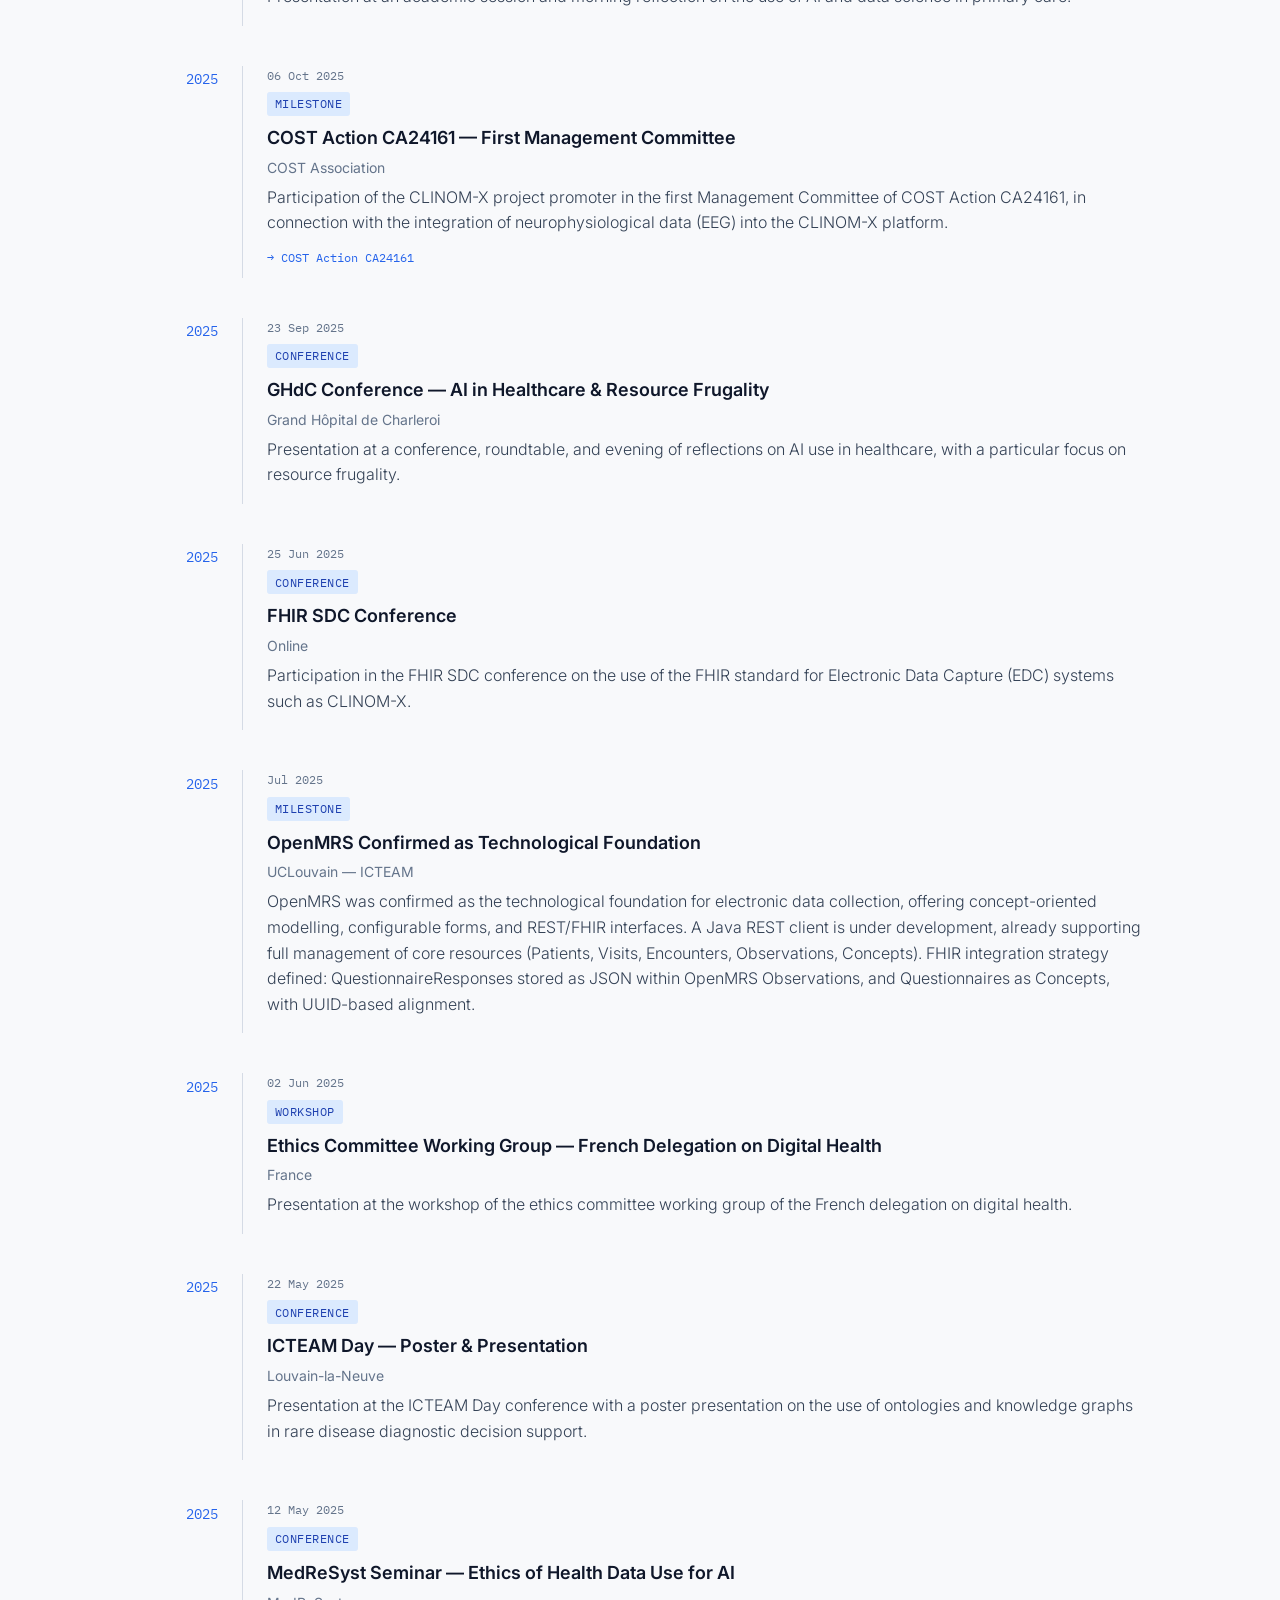
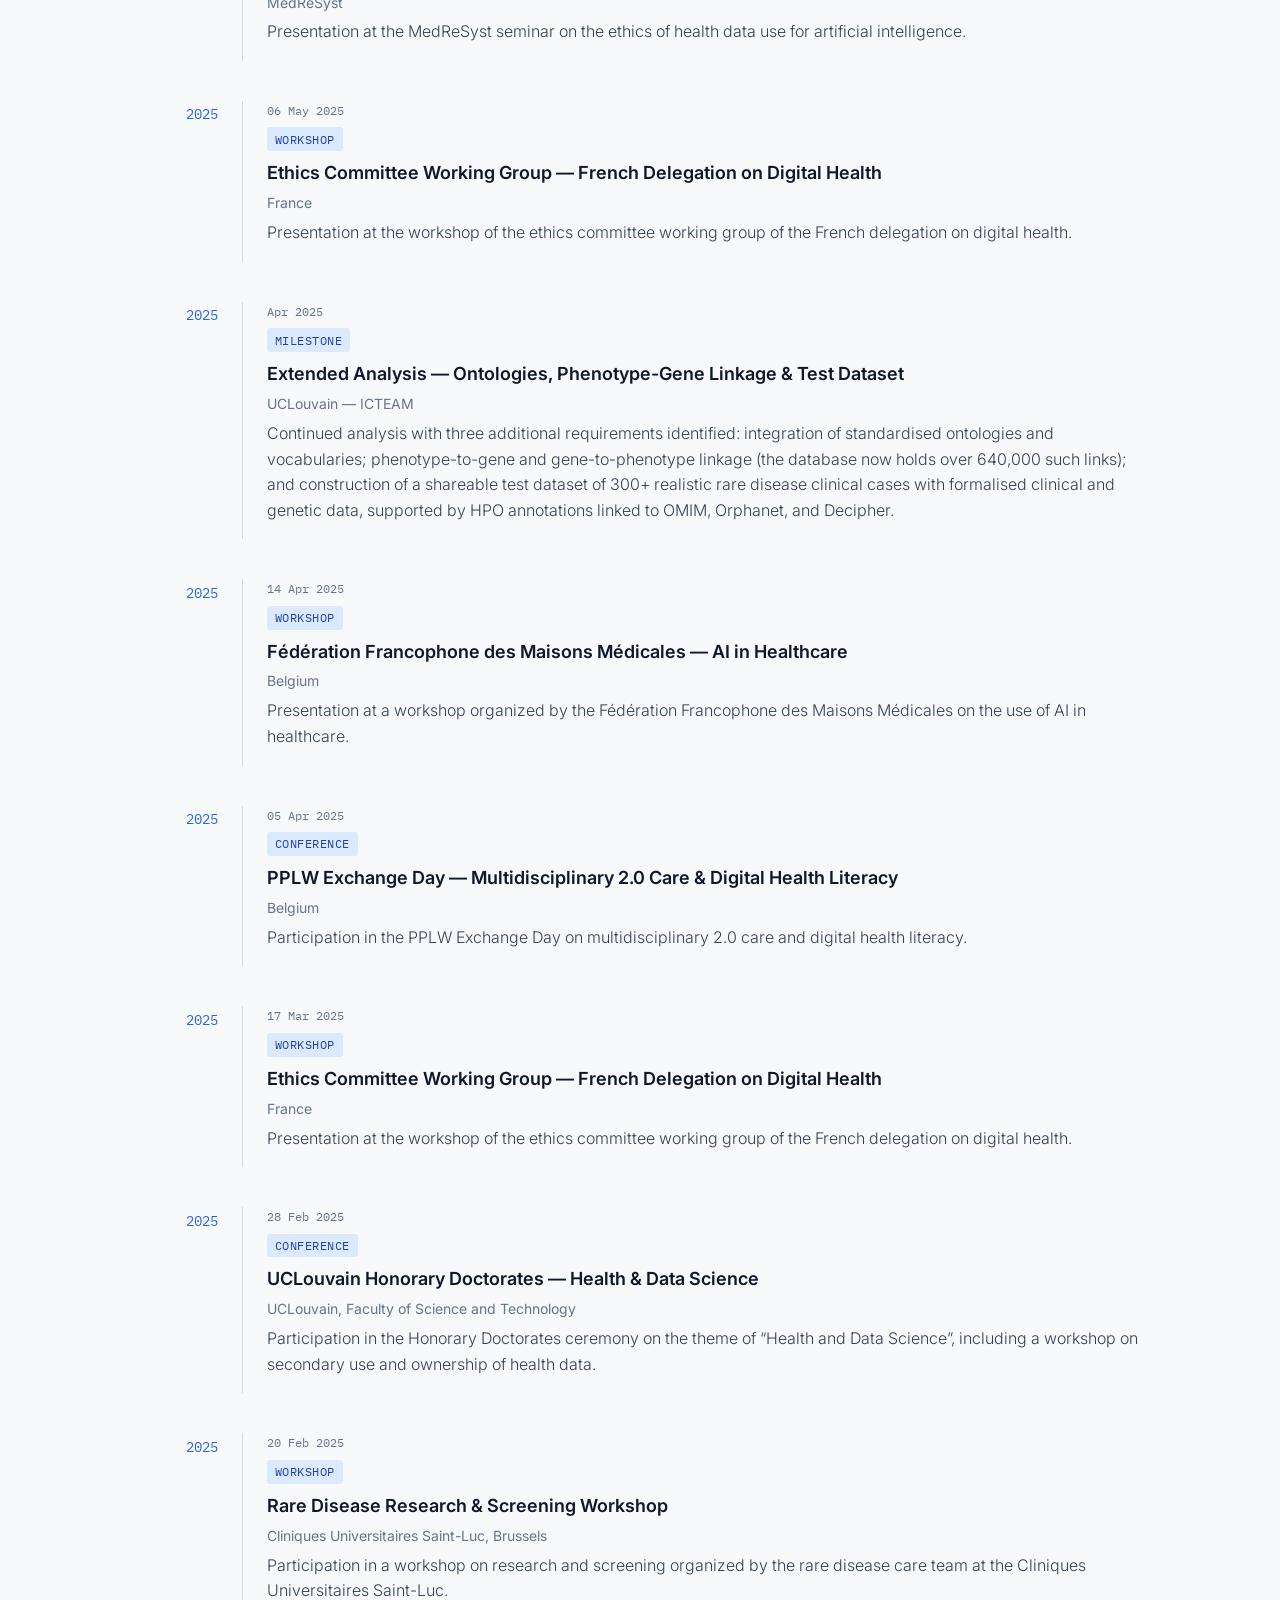
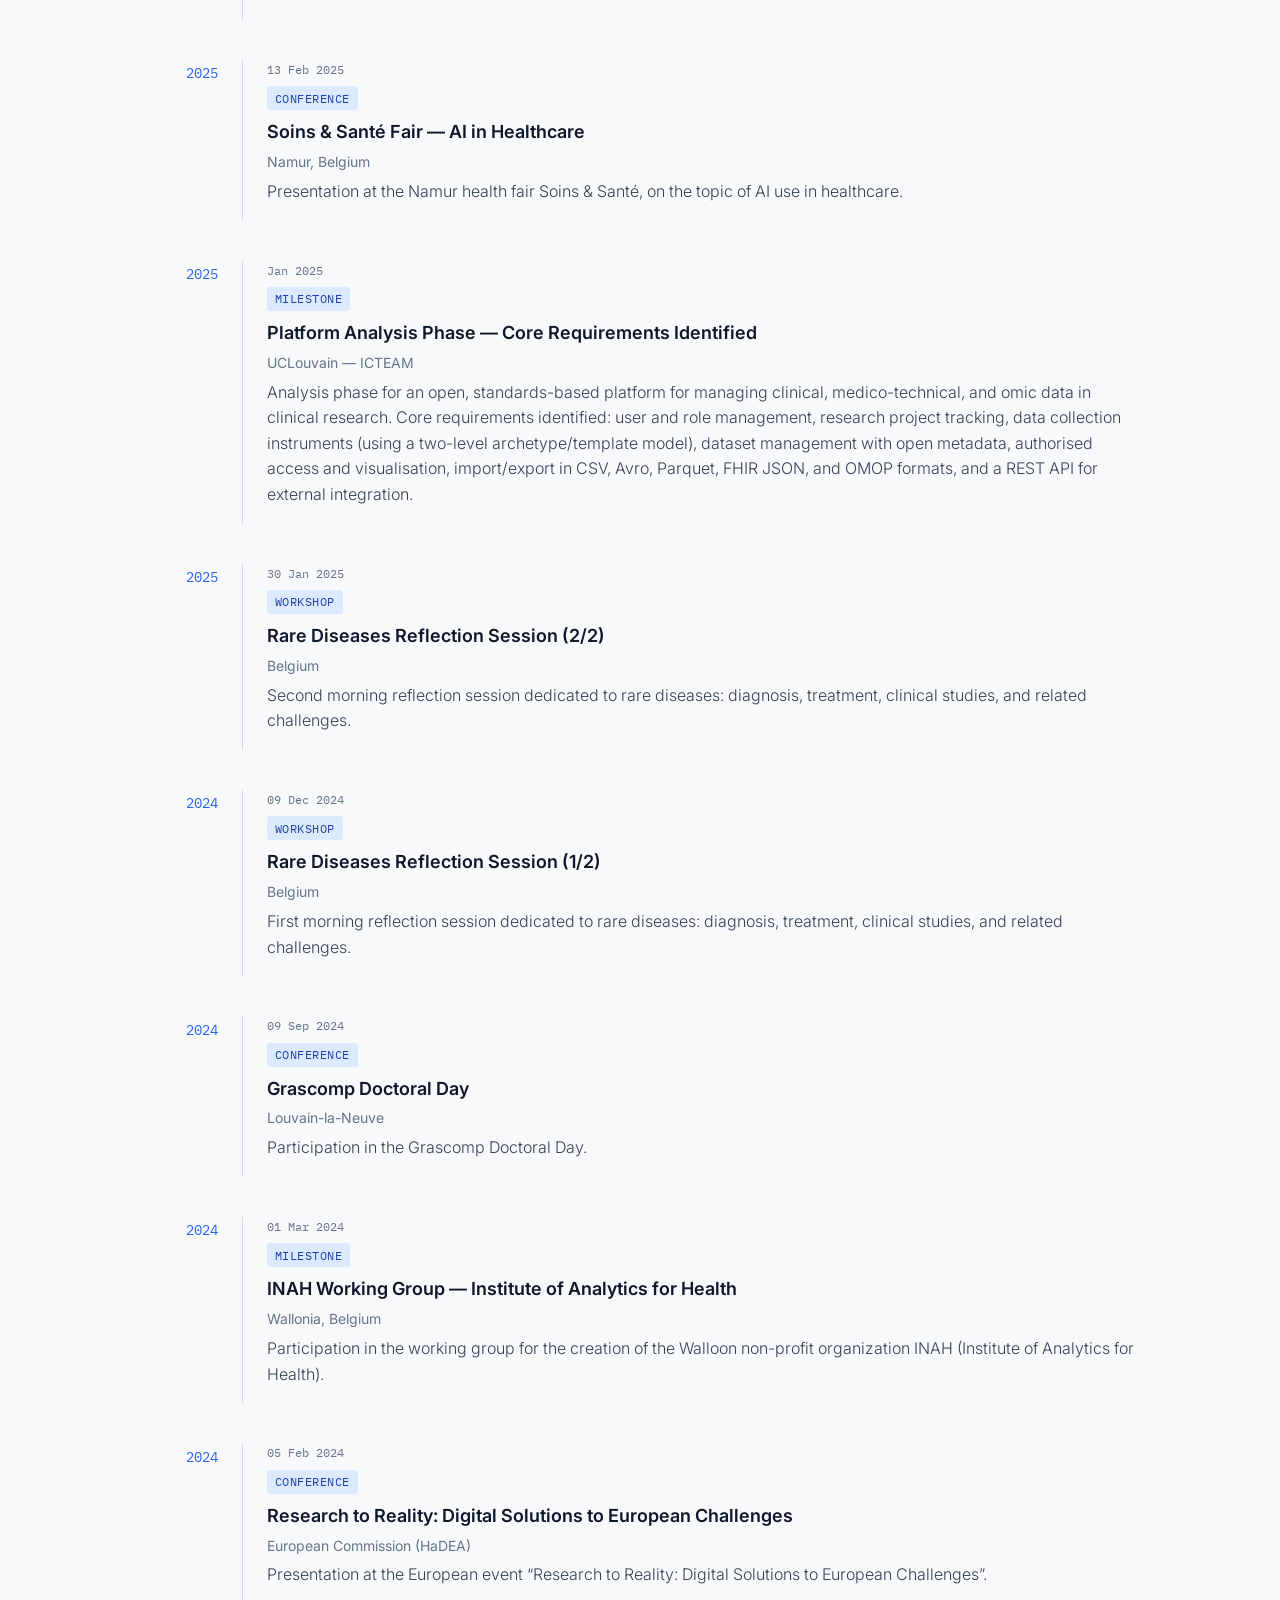
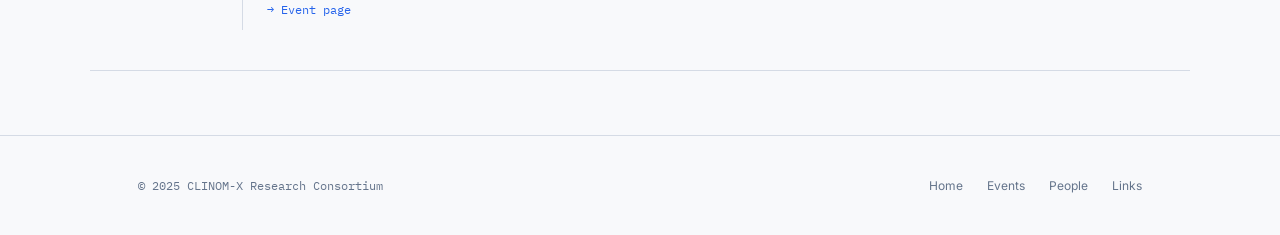
==== commit 000eaa77: "reviewing content" ====
--- a/events.html
+++ b/events.html
@@ -93,7 +93,7 @@
               <p class="timeline-title">MIE 2026 &mdash; Clinical Diagnosis of Rare Diseases using Leaky Noisy-OR
                 Bayesian Networks</p>
               <p class="timeline-venue">Medical Informatics Europe (MIE) 2026</p>
-              <p class="timeline-desc">Paper by F. Roucoux and S. Jodogne (UCLouvain / ICTEAM) submitted to MIE 2026.
+              <p class="timeline-desc">Paper by F. Roucoux and S. Jodogne (UCLouvain / ICTEAM) accepted at MIE 2026.
                 Presents a probabilistic method for rare disease diagnosis using leaky noisy-OR Bayesian networks
                 automatically constructed from Orphanet and HPO data. The model contains over 8,000 diseases and 9,000
                 phenotype variables, and achieves 56.2% Top-3 diagnostic accuracy on 384 real clinical cases,
@@ -124,7 +124,7 @@
             <div class="timeline-content">
               <p class="timeline-date">20 Nov 2025</p>
               <span class="tag">Conference</span>
-              <p class="timeline-title">BNAIC/BeNeLearn 2025 &mdash; Speaker</p>
+              <p class="timeline-title">Presentation at BNAIC/BeNeLearn 2025</p>
               <p class="timeline-venue">BNAIC/BeNeLearn 2025</p>
               <p class="timeline-desc">Presentation: &ldquo;Old Methods, New Data &mdash; How 1980s AI Meets Modern
                 Medical Databases to Reach and Outperform the State of the Art in Clinical Diagnosis of Rare
@@ -138,11 +138,11 @@
             <div class="timeline-content">
               <p class="timeline-date">Oct 2025</p>
               <span class="tag">Milestone</span>
-              <p class="timeline-title">Rare Disease Diagnostic Pipeline &mdash; Submitted to MIE 2026</p>
+              <p class="timeline-title">Rare Disease Diagnostic Pipeline &mdash; Accepted at MIE 2026</p>
               <p class="timeline-venue">UCLouvain &mdash; ICTEAM</p>
               <p class="timeline-desc">A rare disease diagnostic pipeline was developed, leveraging HPO/Orphanet
                 annotations within a Noisy-OR probabilistic model. Evaluated on 300+ clinical cases, it achieves a Top-3
-                accuracy of 56.2%, competitive with current state-of-the-art tools. The work has been submitted to MIE
+                accuracy of 56.2%, competitive with current state-of-the-art tools. The work has been accepted at MIE
                 2026.</p>
             </div>
           </li>
@@ -155,7 +155,7 @@
               <span class="tag">Conference</span>
               <p class="timeline-title">Academic Session &mdash; AI &amp; Data Science in Primary Care</p>
               <p class="timeline-venue">Belgium</p>
-              <p class="timeline-desc">Speaker at an academic session and morning reflection on the use of AI and data
+              <p class="timeline-desc">Presentation at an academic session and morning reflection on the use of AI and data
                 science in primary care.</p>
             </div>
           </li>
@@ -184,7 +184,7 @@
               <span class="tag">Conference</span>
               <p class="timeline-title">GHdC Conference &mdash; AI in Healthcare &amp; Resource Frugality</p>
               <p class="timeline-venue">Grand H&ocirc;pital de Charleroi</p>
-              <p class="timeline-desc">Speaker at a conference, roundtable, and evening of reflections on AI use in
+              <p class="timeline-desc">Presentation at a conference, roundtable, and evening of reflections on AI use in
                 healthcare, with a particular focus on resource frugality.</p>
             </div>
           </li>
@@ -227,7 +227,7 @@
               <span class="tag">Workshop</span>
               <p class="timeline-title">Ethics Committee Working Group &mdash; French Delegation on Digital Health</p>
               <p class="timeline-venue">France</p>
-              <p class="timeline-desc">Speaker at the workshop of the ethics committee working group of the French
+              <p class="timeline-desc">Presentation at the workshop of the ethics committee working group of the French
                 delegation on digital health.</p>
             </div>
           </li>
@@ -240,7 +240,7 @@
               <span class="tag">Conference</span>
               <p class="timeline-title">ICTEAM Day &mdash; Poster &amp; Presentation</p>
               <p class="timeline-venue">Louvain-la-Neuve</p>
-              <p class="timeline-desc">Speaker at the ICTEAM Day conference with a poster presentation on the use of
+              <p class="timeline-desc">Presentation at the ICTEAM Day conference with a poster presentation on the use of
                 ontologies and knowledge graphs in rare disease diagnostic decision support.</p>
             </div>
           </li>
@@ -253,7 +253,7 @@
               <span class="tag">Conference</span>
               <p class="timeline-title">MedReSyst Seminar &mdash; Ethics of Health Data Use for AI</p>
               <p class="timeline-venue">MedReSyst</p>
-              <p class="timeline-desc">Speaker at the MedReSyst seminar on the ethics of health data use for artificial
+              <p class="timeline-desc">Presentation at the MedReSyst seminar on the ethics of health data use for artificial
                 intelligence.</p>
             </div>
           </li>
@@ -266,7 +266,7 @@
               <span class="tag">Workshop</span>
               <p class="timeline-title">Ethics Committee Working Group &mdash; French Delegation on Digital Health</p>
               <p class="timeline-venue">France</p>
-              <p class="timeline-desc">Speaker at the workshop of the ethics committee working group of the French
+              <p class="timeline-desc">Presentation at the workshop of the ethics committee working group of the French
                 delegation on digital health.</p>
             </div>
           </li>
@@ -297,7 +297,7 @@
               <p class="timeline-title">F&eacute;d&eacute;ration Francophone des Maisons M&eacute;dicales &mdash; AI in
                 Healthcare</p>
               <p class="timeline-venue">Belgium</p>
-              <p class="timeline-desc">Speaker at a workshop organized by the F&eacute;d&eacute;ration Francophone des
+              <p class="timeline-desc">Presentation at a workshop organized by the F&eacute;d&eacute;ration Francophone des
                 Maisons M&eacute;dicales on the use of AI in healthcare.</p>
             </div>
           </li>
@@ -324,7 +324,7 @@
               <span class="tag">Workshop</span>
               <p class="timeline-title">Ethics Committee Working Group &mdash; French Delegation on Digital Health</p>
               <p class="timeline-venue">France</p>
-              <p class="timeline-desc">Speaker at the workshop of the ethics committee working group of the French
+              <p class="timeline-desc">Presentation at the workshop of the ethics committee working group of the French
                 delegation on digital health.</p>
             </div>
           </li>
@@ -363,7 +363,7 @@
               <span class="tag">Conference</span>
               <p class="timeline-title">Soins &amp; Sant&eacute; Fair &mdash; AI in Healthcare</p>
               <p class="timeline-venue">Namur, Belgium</p>
-              <p class="timeline-desc">Speaker at the Namur health fair Soins &amp; Sant&eacute;, on the topic of AI use
+              <p class="timeline-desc">Presentation at the Namur health fair Soins &amp; Sant&eacute;, on the topic of AI use
                 in healthcare.</p>
             </div>
           </li>
@@ -443,7 +443,7 @@
               <span class="tag">Conference</span>
               <p class="timeline-title">Research to Reality: Digital Solutions to European Challenges</p>
               <p class="timeline-venue">European Commission (HaDEA)</p>
-              <p class="timeline-desc">Speaker at the European event &ldquo;Research to Reality: Digital Solutions to
+              <p class="timeline-desc">Presentation at the European event &ldquo;Research to Reality: Digital Solutions to
                 European Challenges&rdquo;.</p>
               <a href="https://hadea.ec.europa.eu/events/research-reality-digital-solutions-european-challenges-2024-02-05_en"
                 class="timeline-link" target="_blank" rel="noopener noreferrer">&rarr; Event page</a>
@@ -471,4 +471,4 @@
 
 </body>
 
-</html>+</html>
--- a/css/style.css
+++ b/css/style.css
@@ -910,12 +910,10 @@
 .events-preview {
   display: flex;
   gap: 1.5rem;
-  overflow-x: auto;
-  padding-bottom: 1rem;
 }
 
 .event-preview-card {
-  flex: 0 0 320px;
+  flex: 1 1 0;
   background: var(--clr-surface);
   border: 1px solid var(--clr-border);
   border-radius: 6px;
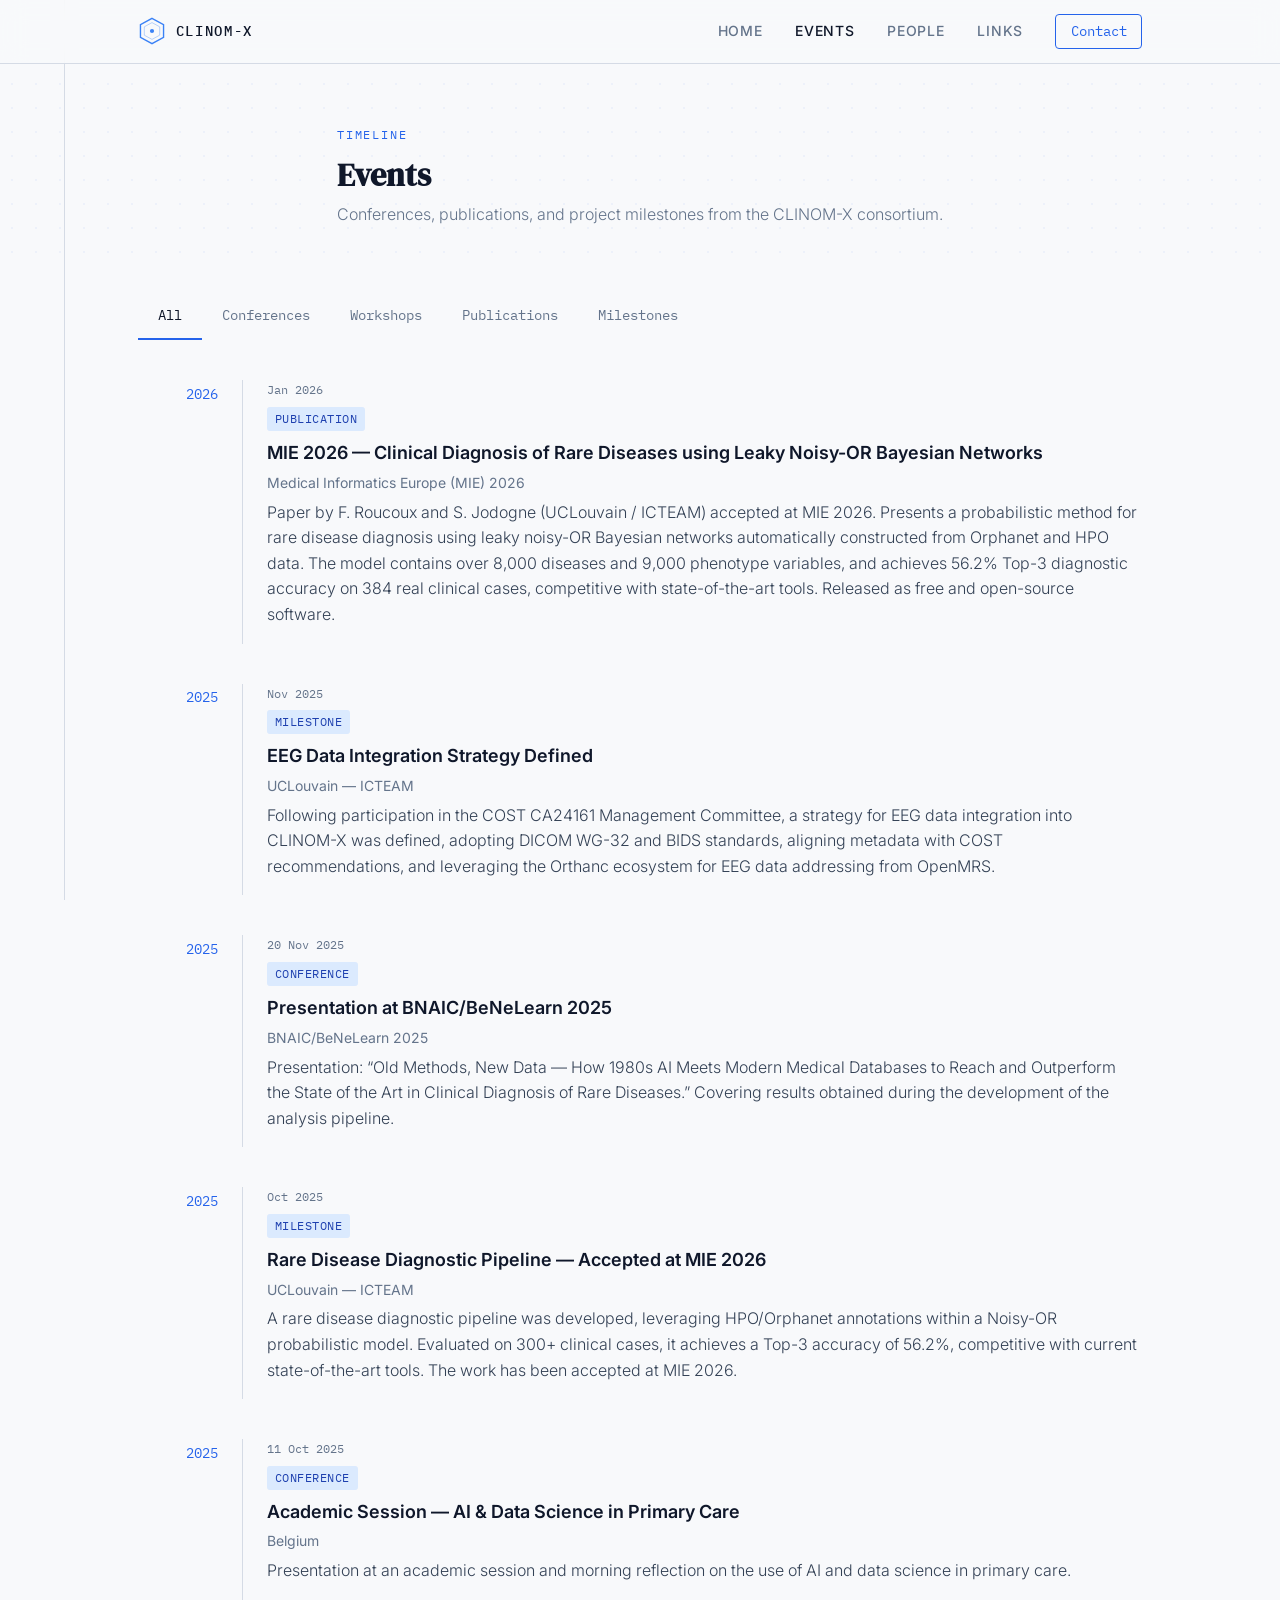
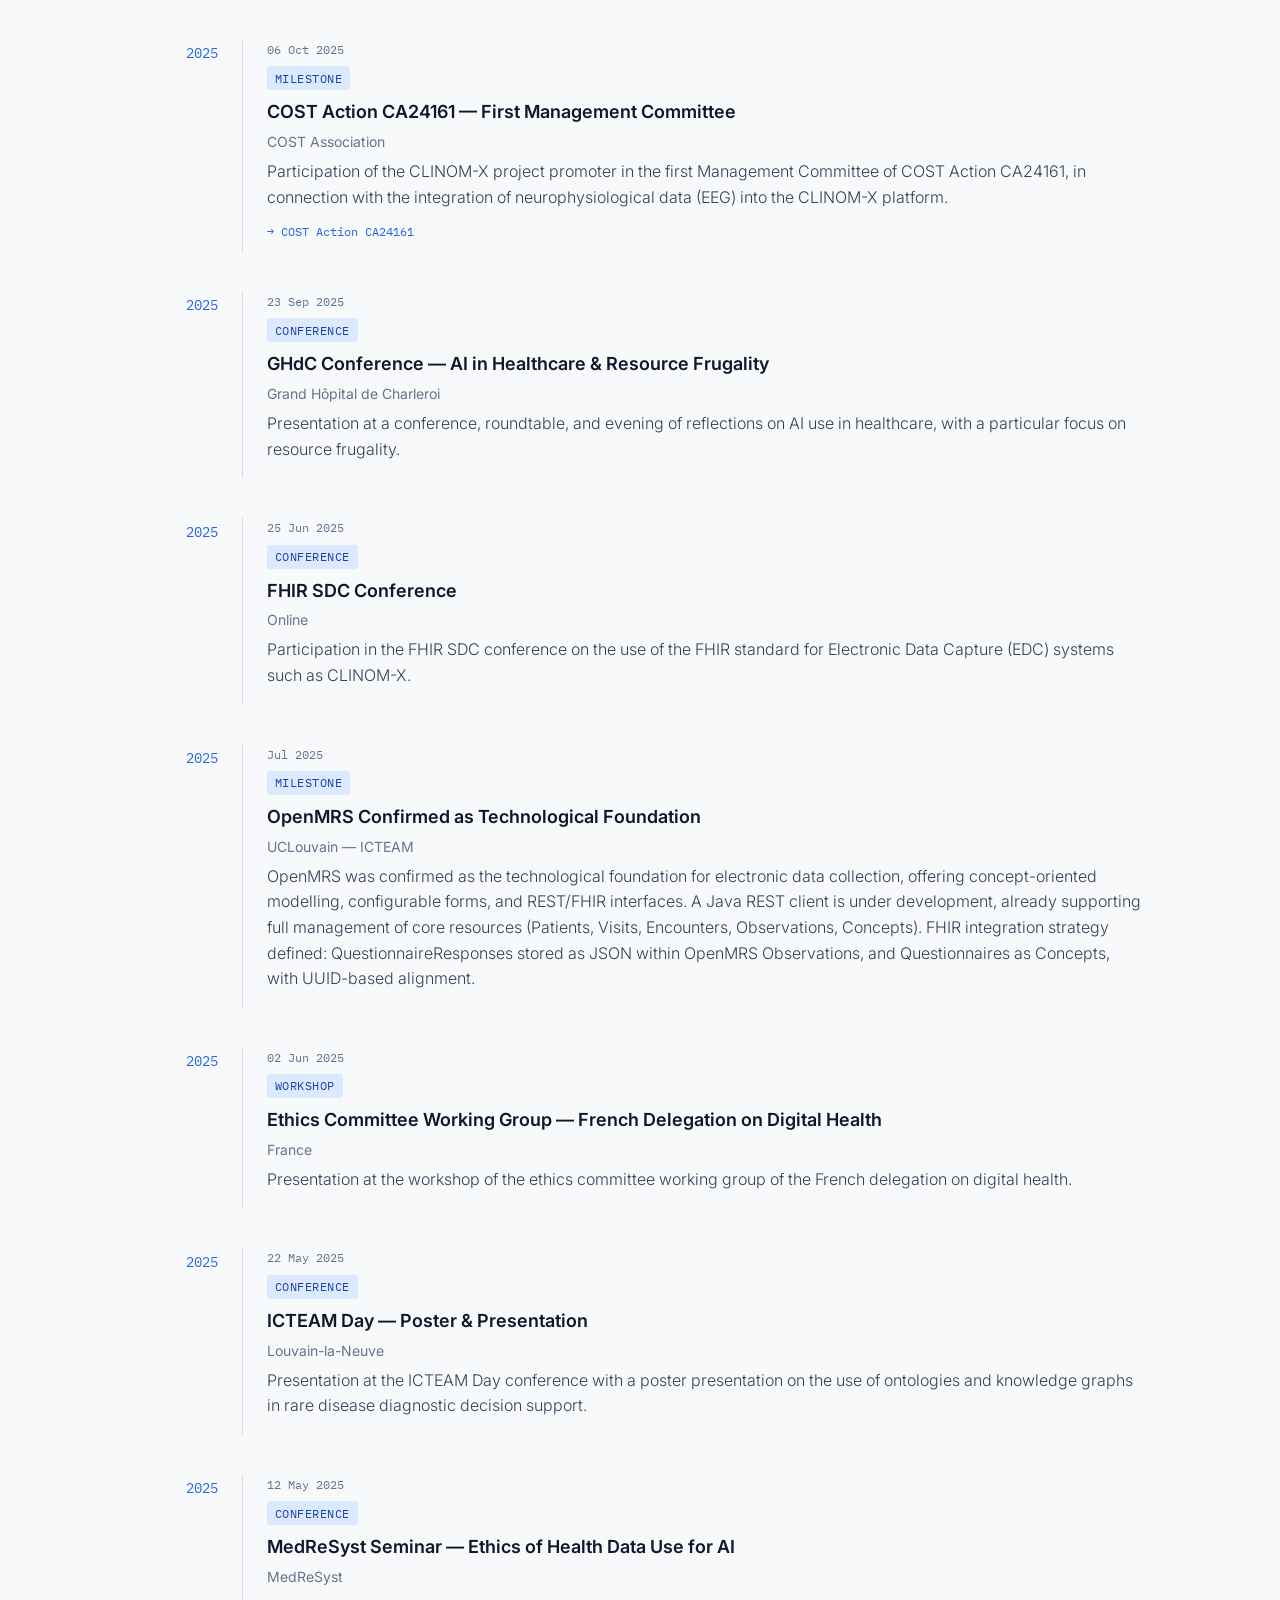
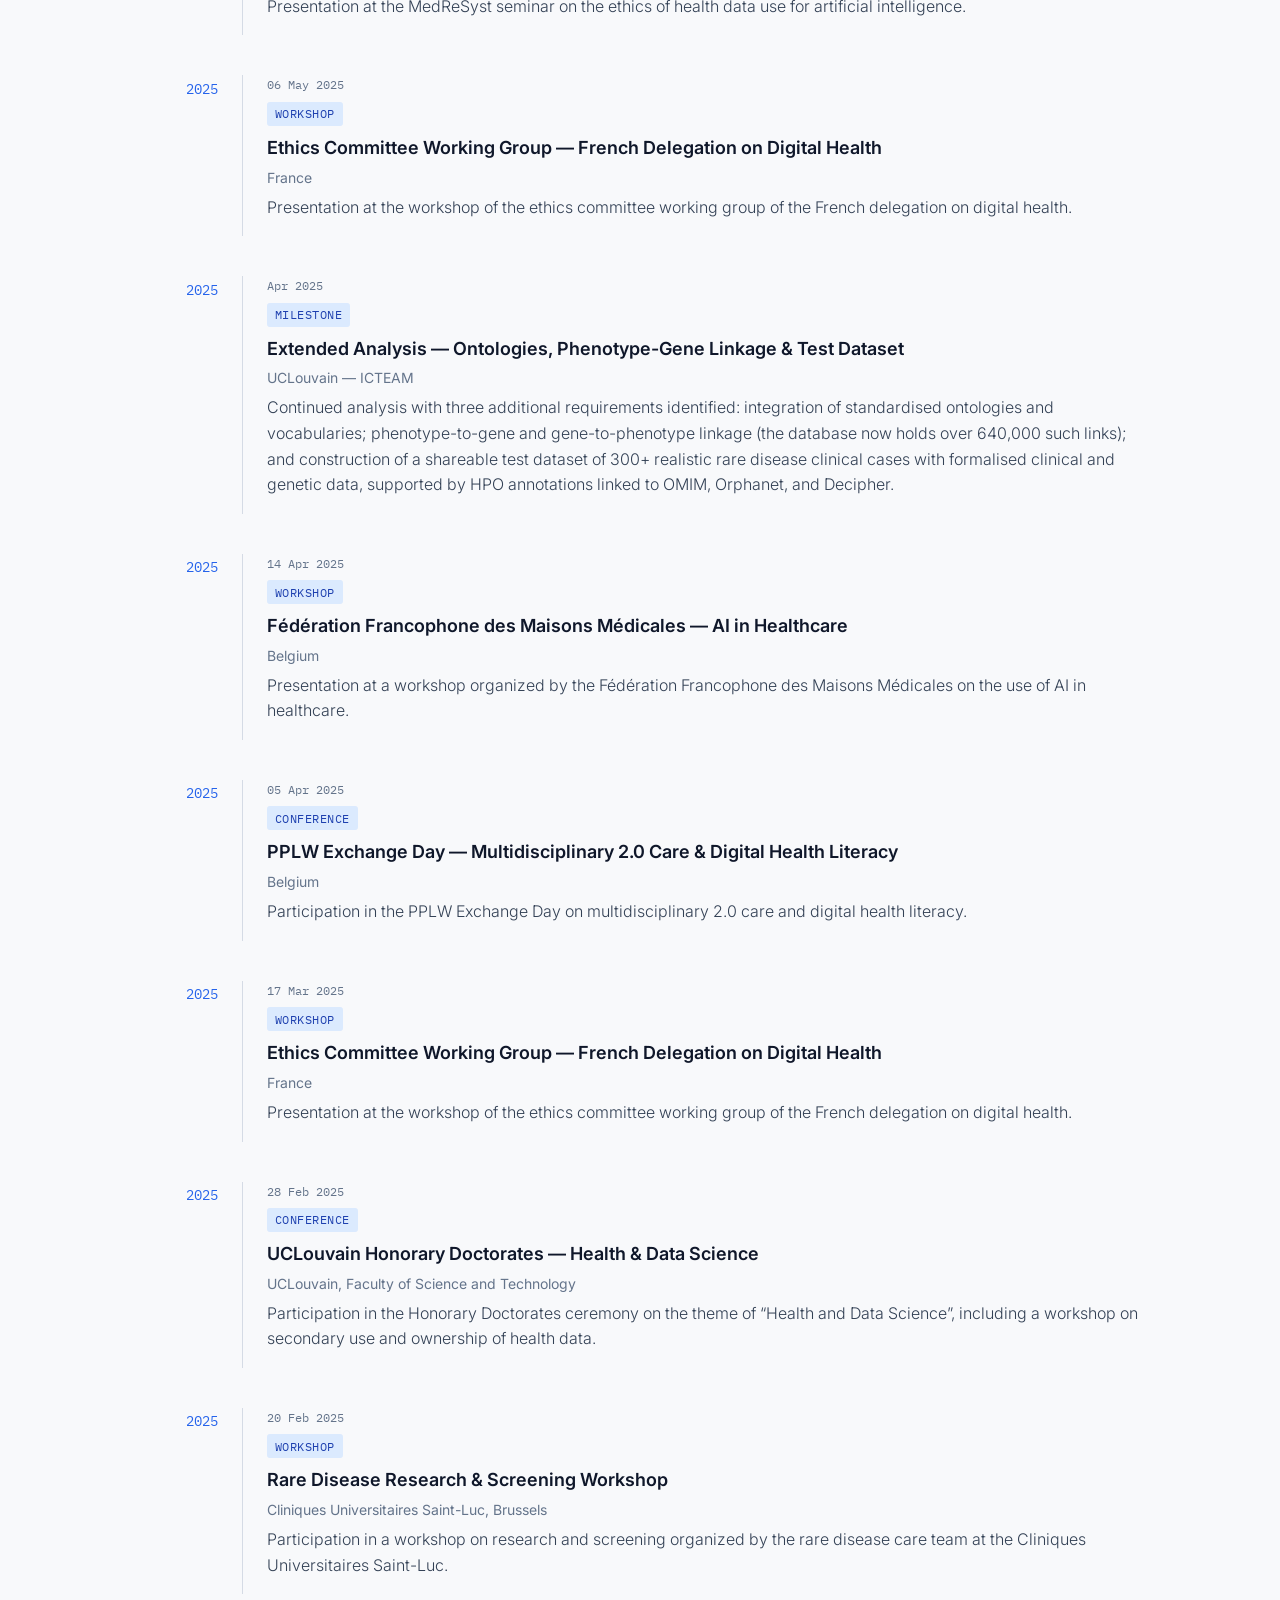
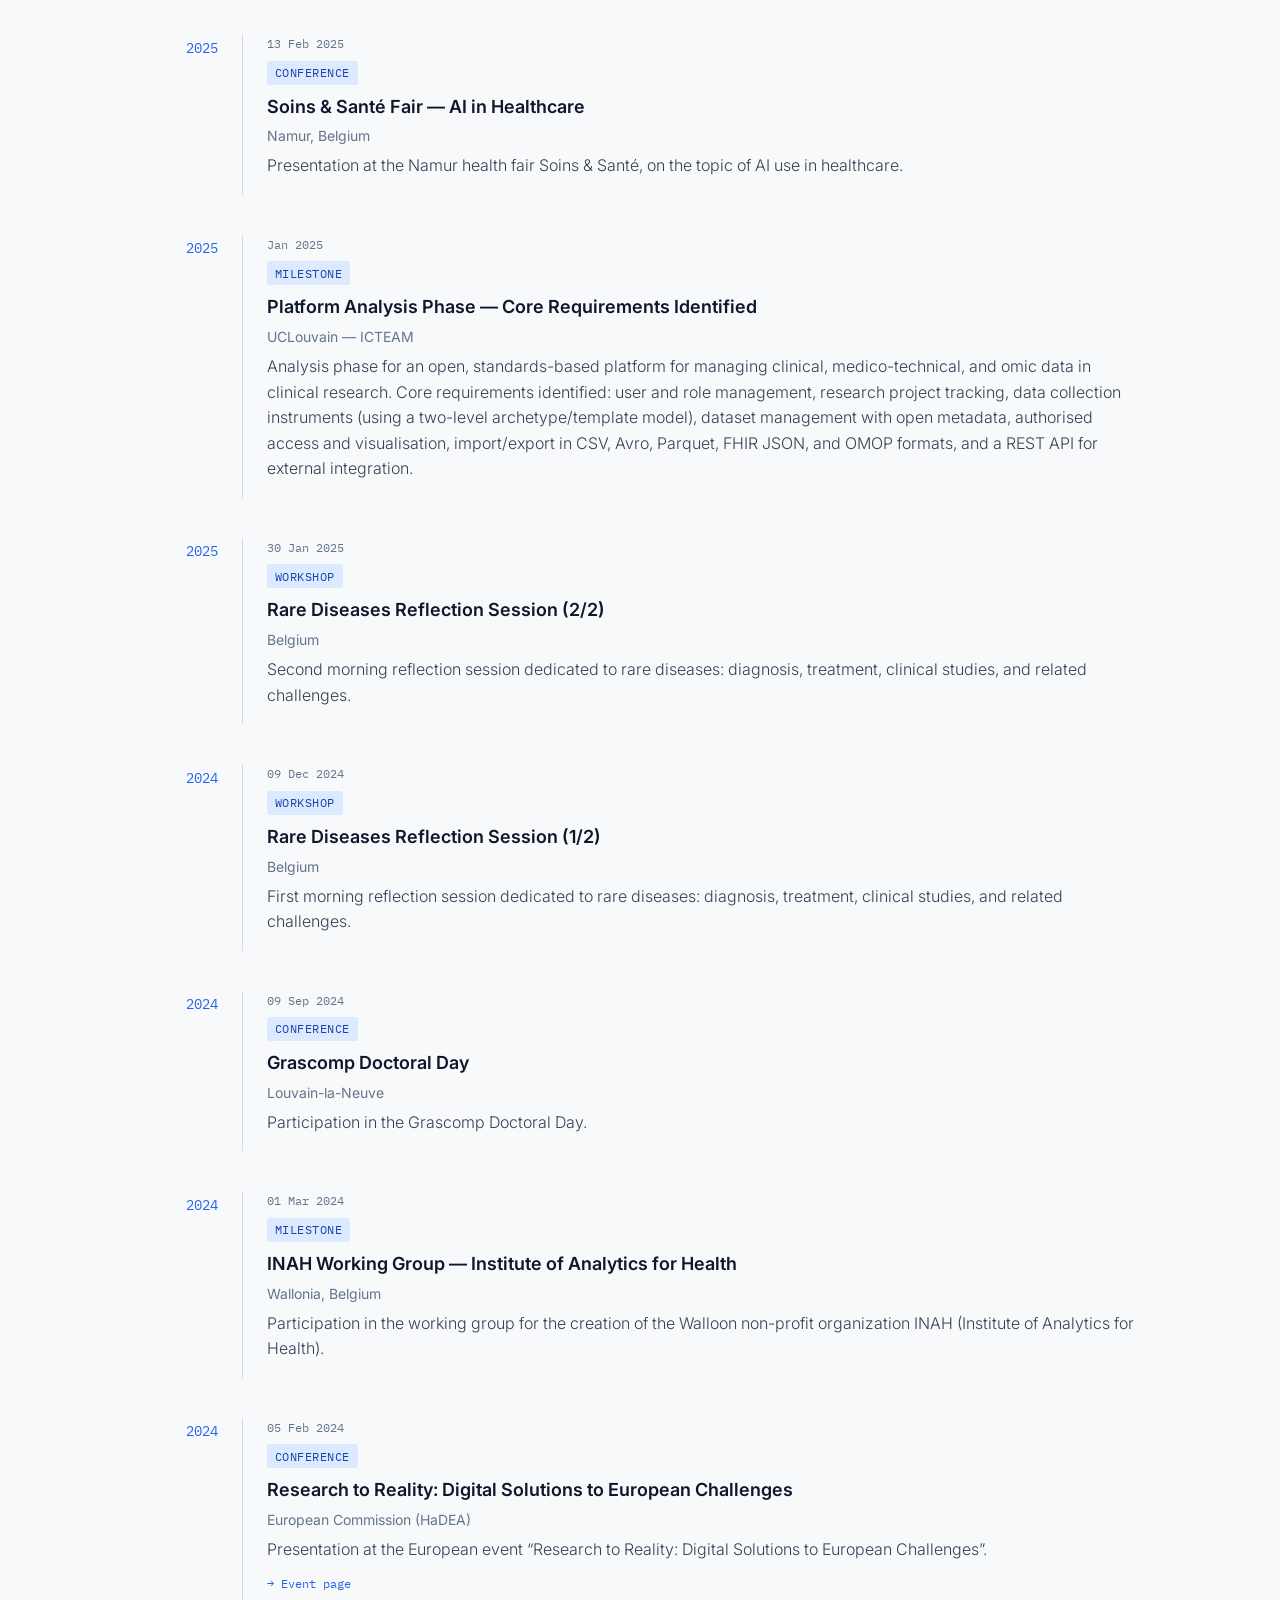
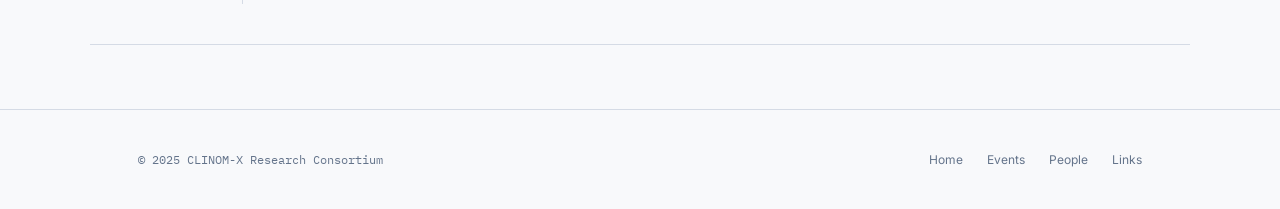
==== commit baef13e0: "Remove the link to source code" ====
--- a/events.html
+++ b/events.html
@@ -98,8 +98,6 @@
                 automatically constructed from Orphanet and HPO data. The model contains over 8,000 diseases and 9,000
                 phenotype variables, and achieves 56.2% Top-3 diagnostic accuracy on 384 real clinical cases,
                 competitive with state-of-the-art tools. Released as free and open-source software.</p>
-              <a href="https://forge.uclouvain.be/FrancoisRoucoux/rddnoisyornetwork" class="timeline-link"
-                target="_blank" rel="noopener noreferrer">&rarr; Source code</a>
             </div>
           </li>
 
